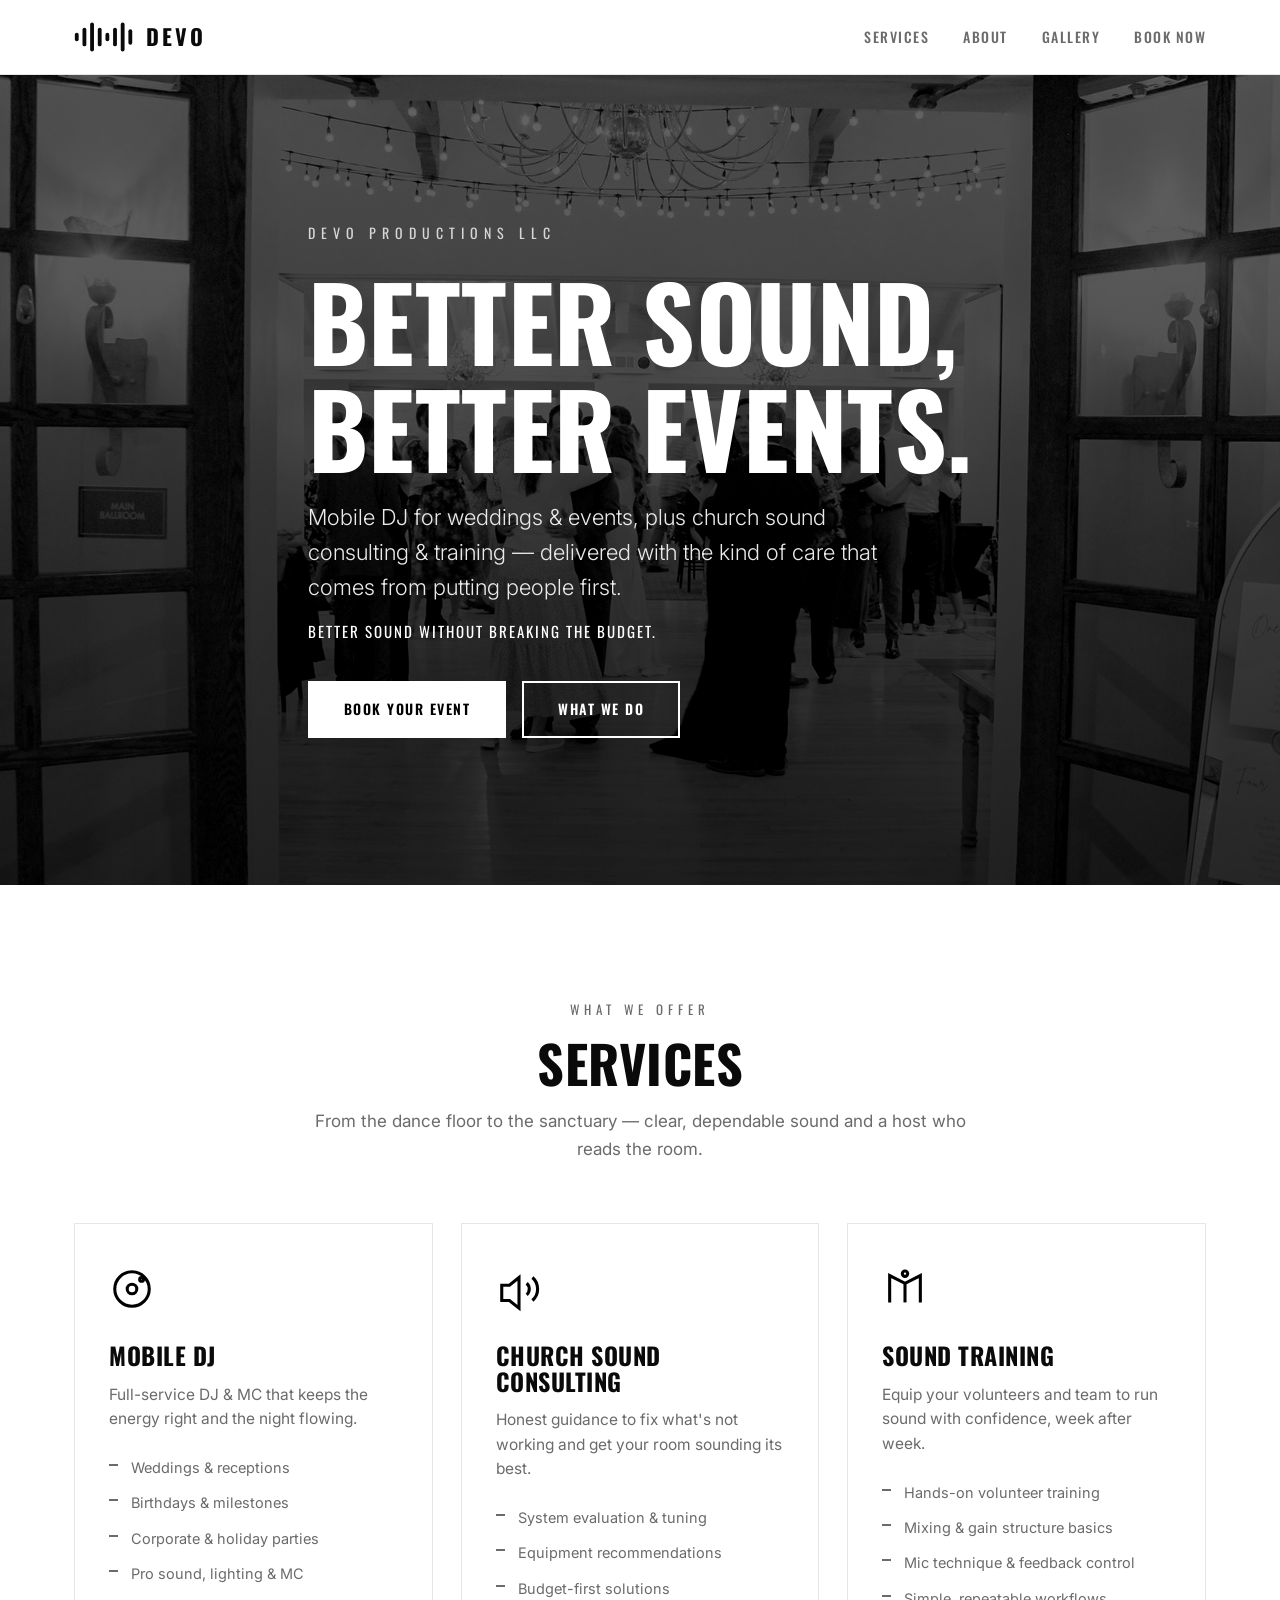
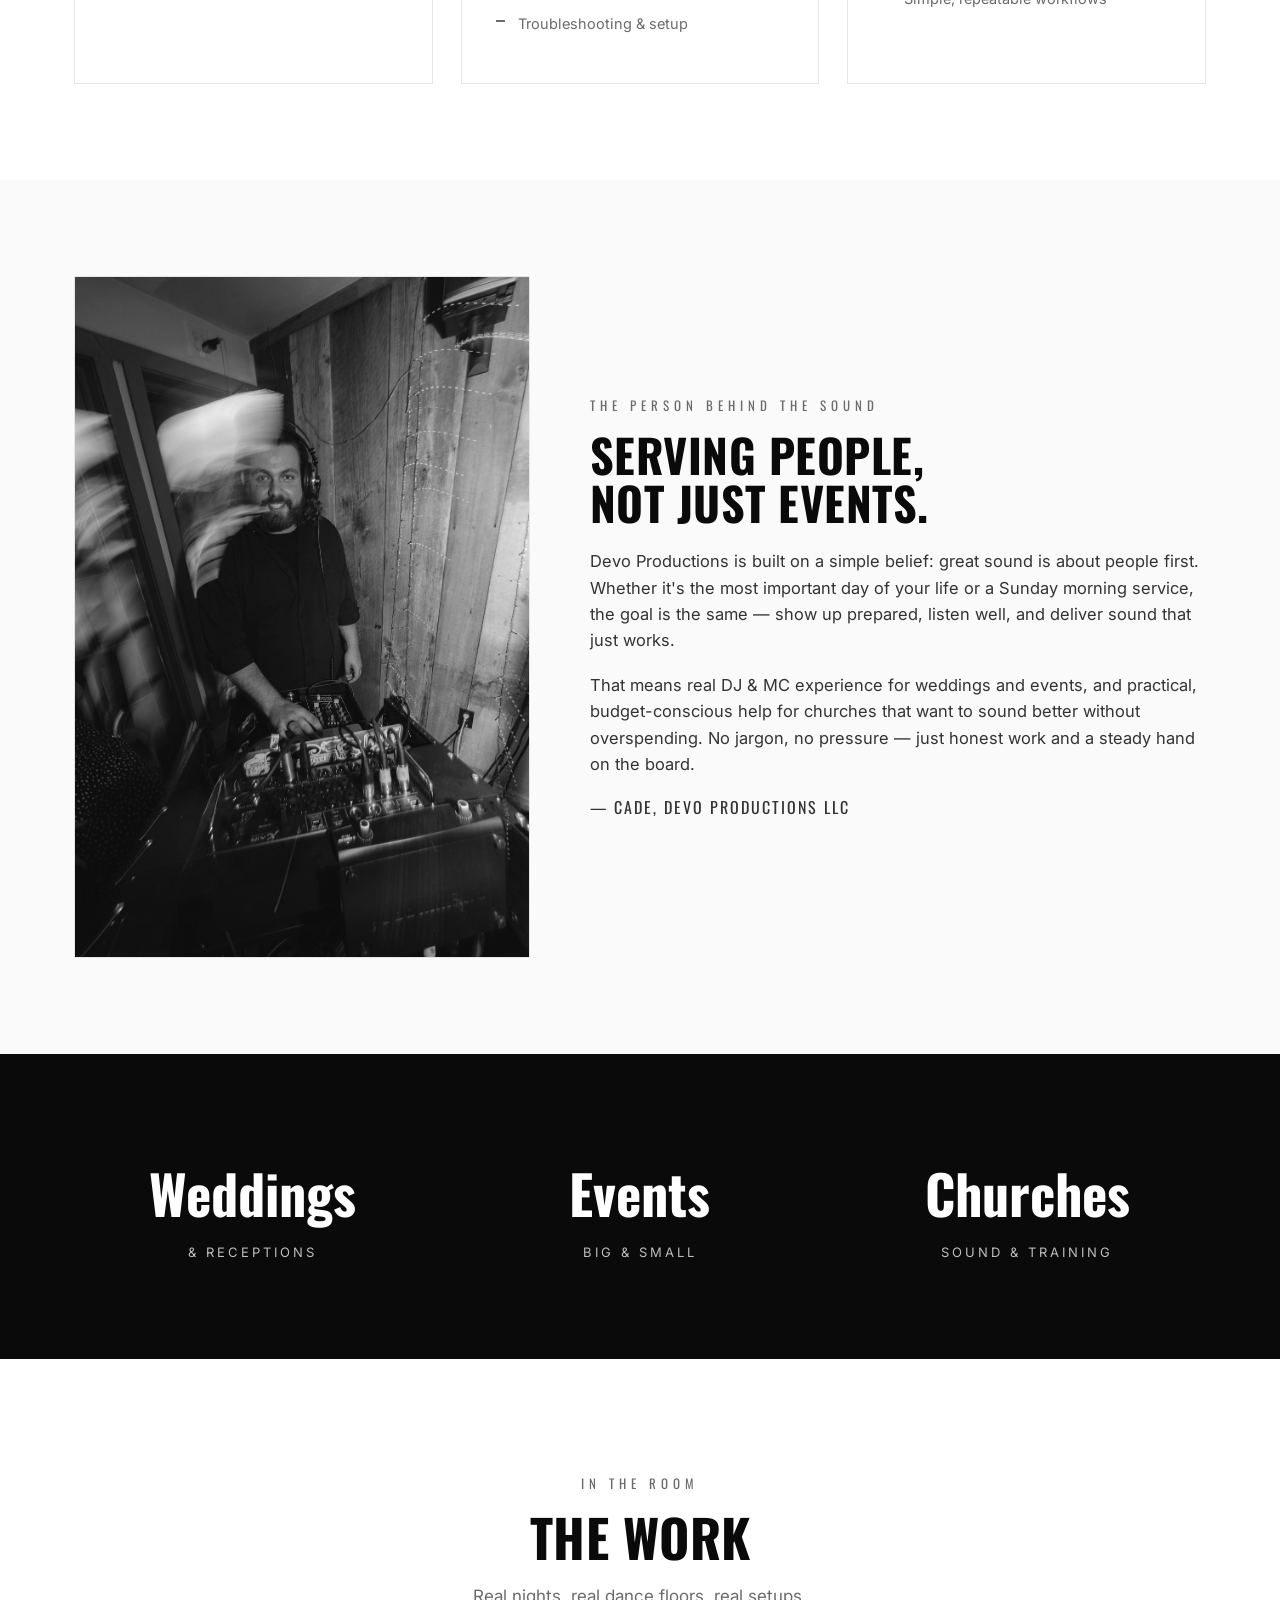
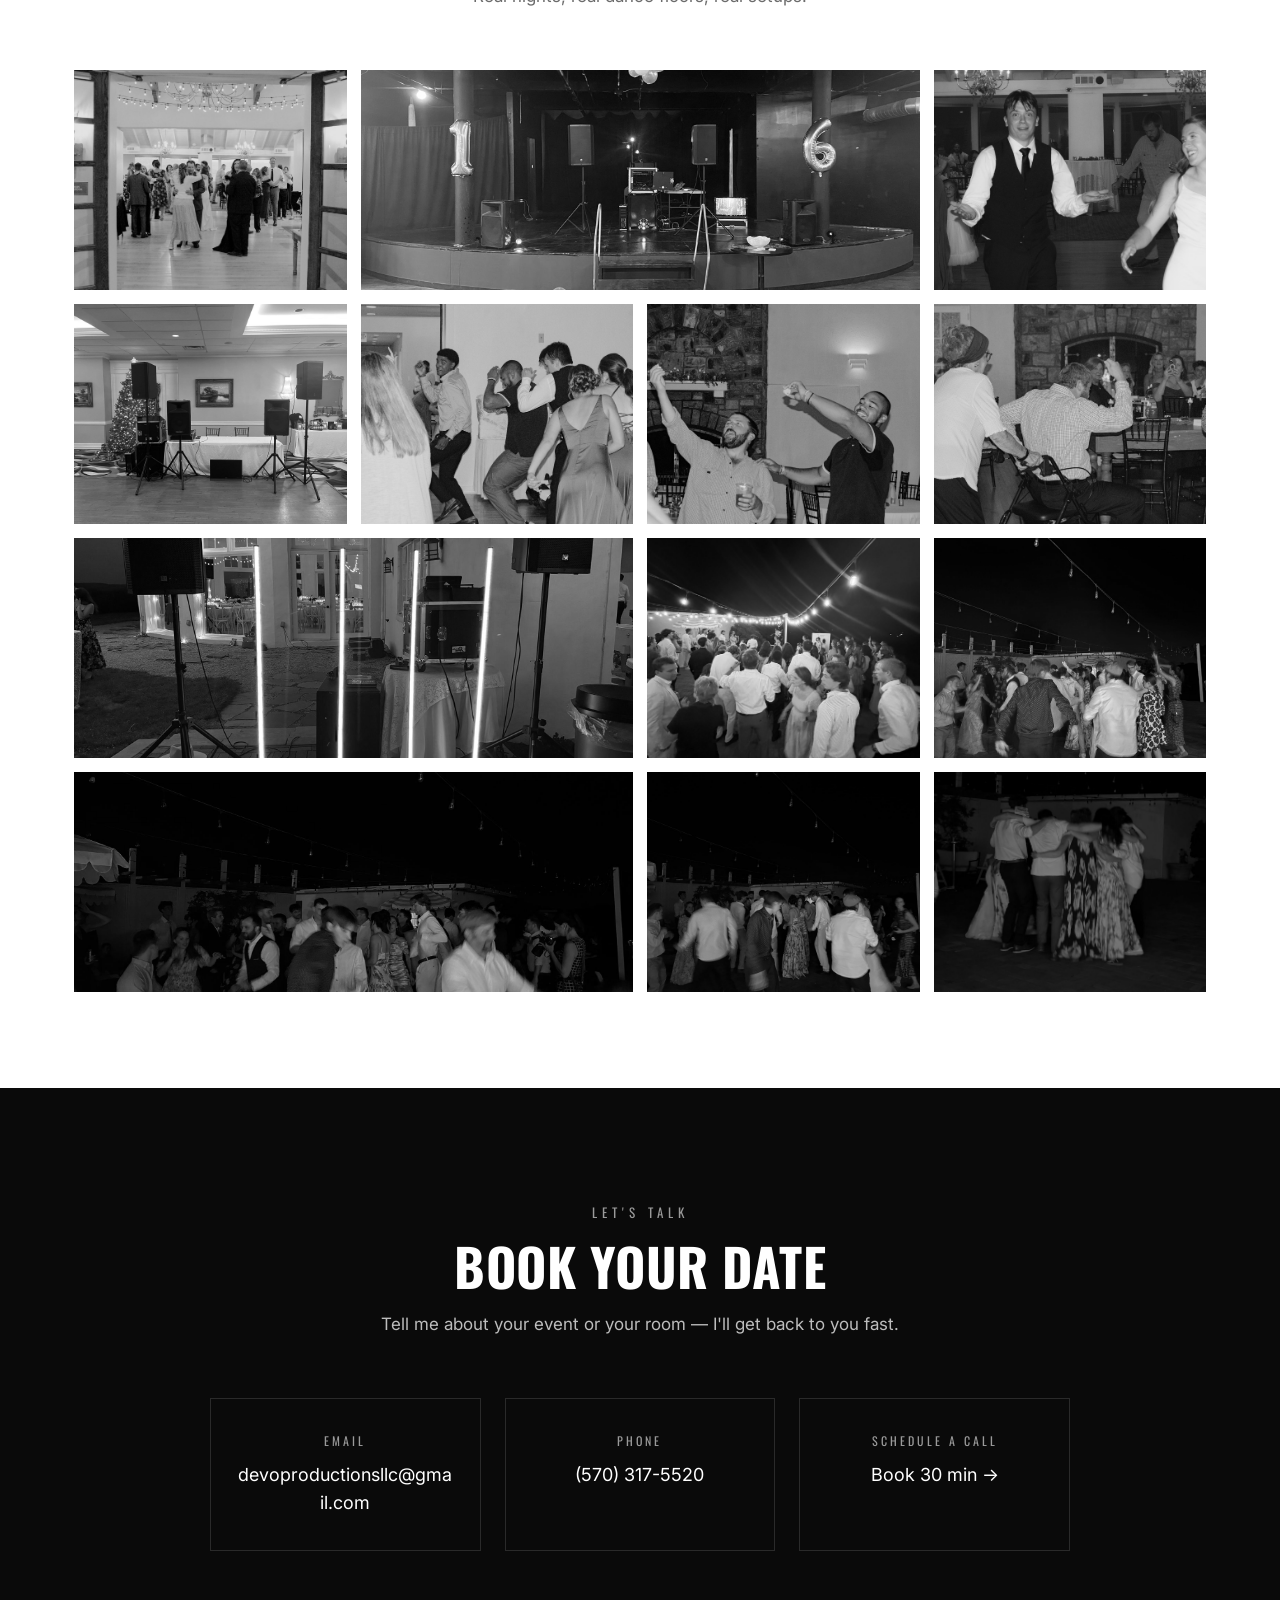
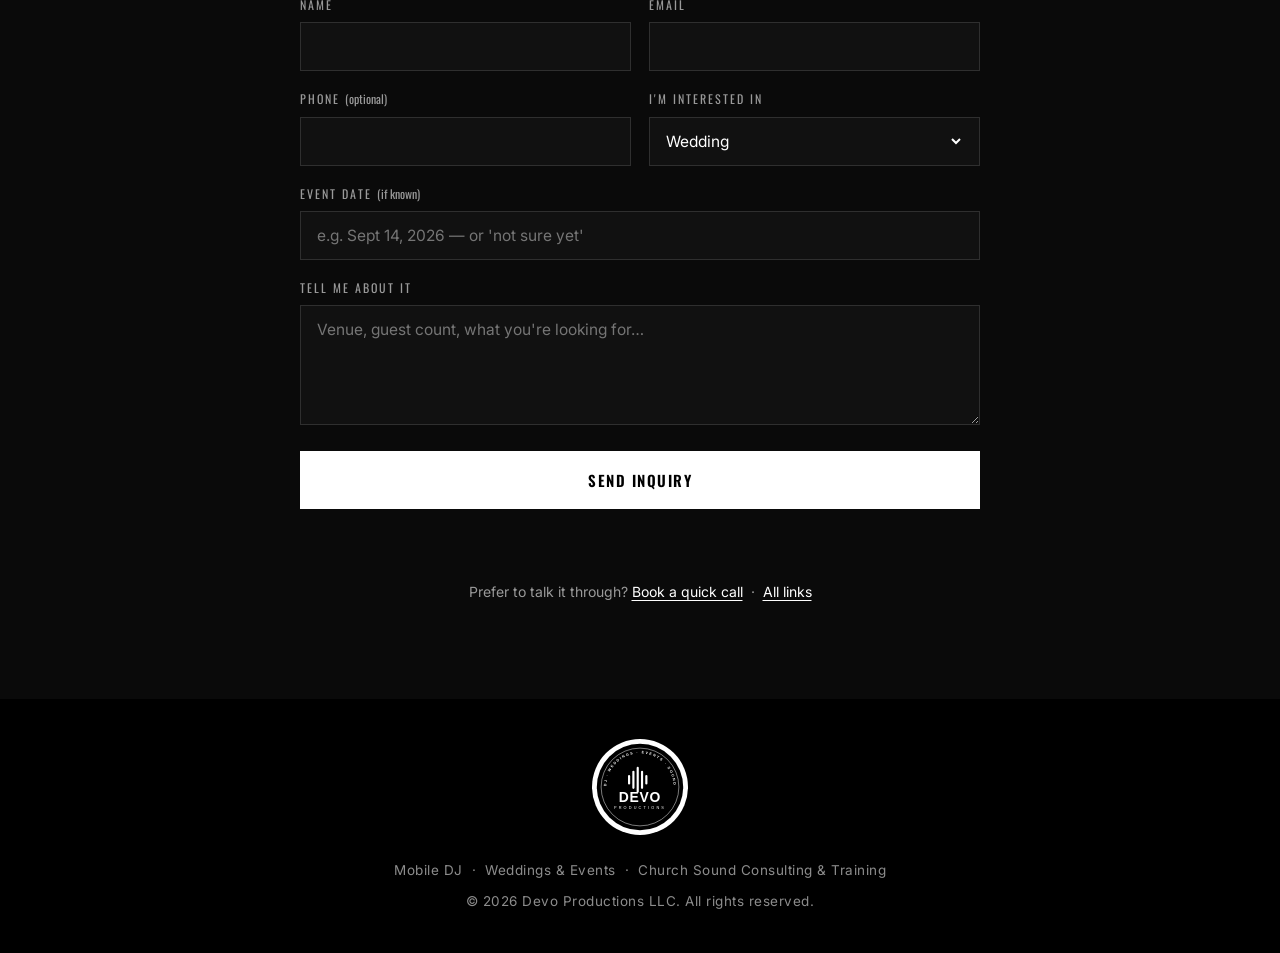
==== index.html @ 49f0fdbe "Update form subject to devoproductions.pages.dev Co-Authored-By: Claude Opus 4.8 <noreply@anthropic." ====
<!DOCTYPE html>
<html lang="en">
<head>
<meta charset="UTF-8">
<meta name="viewport" content="width=device-width, initial-scale=1.0">
<title>Devo Productions — Mobile DJ, Weddings & Events, Church Sound</title>
<meta name="description" content="Devo Productions LLC — Mobile DJ for weddings & events, plus church sound consulting & training. Better sound without breaking the budget. Serving people, not just events.">
<link rel="icon" type="image/svg+xml" href="favicon.svg">
<link rel="icon" type="image/png" href="favicon-512.png">
<link rel="apple-touch-icon" href="favicon-512.png">
<meta property="og:title" content="Devo Productions — Mobile DJ, Weddings & Events, Church Sound">
<meta property="og:description" content="Better sound without breaking the budget. Serving people, not just events.">
<meta property="og:image" content="favicon-512.png">
<meta property="og:type" content="website">
<link rel="preconnect" href="https://fonts.googleapis.com">
<link rel="preconnect" href="https://fonts.gstatic.com" crossorigin>
<link href="https://fonts.googleapis.com/css2?family=Inter:wght@300;400;500;600;700;800&family=Oswald:wght@500;600;700&display=swap" rel="stylesheet">
<style>
  :root{
    --black:#0a0a0a;
    --white:#ffffff;
    --gray:#6b6b6b;
    --line:#e6e6e6;
    --max:1180px;
  }
  *{margin:0;padding:0;box-sizing:border-box}
  html{scroll-behavior:smooth}
  body{font-family:'Inter',system-ui,sans-serif;color:var(--black);background:var(--white);line-height:1.6;-webkit-font-smoothing:antialiased}
  h1,h2,h3,.display{font-family:'Oswald',sans-serif;font-weight:700;letter-spacing:.5px;line-height:1.05;text-transform:uppercase}
  a{color:inherit;text-decoration:none}
  img{display:block;max-width:100%}
  .wrap{max-width:var(--max);margin:0 auto;padding:0 24px}
  .btn{display:inline-block;padding:15px 34px;font-family:'Oswald',sans-serif;font-weight:600;letter-spacing:1.5px;text-transform:uppercase;font-size:14px;border:2px solid var(--black);transition:.2s}
  .btn-solid{background:var(--black);color:var(--white)}
  .btn-solid:hover{background:var(--white);color:var(--black)}
  .btn-ghost{background:transparent;color:var(--black)}
  .btn-ghost:hover{background:var(--black);color:var(--white)}

  /* NAV */
  header{position:sticky;top:0;z-index:50;background:rgba(255,255,255,.92);backdrop-filter:blur(8px);border-bottom:1px solid var(--line)}
  nav{display:flex;align-items:center;justify-content:space-between;height:74px}
  .brand{display:flex;align-items:center;gap:12px}
  .brand svg{height:34px;width:auto}
  .brand .name{font-family:'Oswald',sans-serif;font-weight:700;font-size:22px;letter-spacing:3px;text-transform:uppercase}
  .navlinks{display:flex;gap:34px;align-items:center}
  .navlinks a{font-family:'Oswald',sans-serif;font-weight:500;font-size:14px;letter-spacing:1.5px;text-transform:uppercase;color:var(--gray);transition:.2s}
  .navlinks a:hover{color:var(--black)}
  .menu-btn{display:none;background:none;border:0;cursor:pointer;flex-direction:column;gap:5px}
  .menu-btn span{width:26px;height:2px;background:var(--black);display:block}

  /* HERO */
  .hero{position:relative;min-height:90vh;display:flex;align-items:center;color:var(--white);overflow:hidden}
  .hero-bg{position:absolute;inset:0;background:url('img/img_1791.jpg') center/cover no-repeat;filter:grayscale(100%) contrast(1.05)}
  .hero-bg::after{content:"";position:absolute;inset:0;background:linear-gradient(180deg,rgba(0,0,0,.55),rgba(0,0,0,.78))}
  .hero .wrap{position:relative;z-index:2;padding-top:60px;padding-bottom:60px}
  .hero .eyebrow{font-family:'Oswald',sans-serif;letter-spacing:6px;font-size:14px;text-transform:uppercase;color:#d6d6d6;margin-bottom:22px}
  .hero h1{font-size:clamp(44px,8vw,104px);margin-bottom:18px}
  .hero .lead{font-size:clamp(17px,2.4vw,22px);font-weight:300;max-width:620px;color:#eaeaea;margin-bottom:14px}
  .hero .tag{font-family:'Oswald',sans-serif;letter-spacing:2px;text-transform:uppercase;font-size:15px;color:var(--white);margin-bottom:38px}
  .hero-cta{display:flex;gap:16px;flex-wrap:wrap}
  .hero .btn-ghost{border-color:var(--white);color:var(--white)}
  .hero .btn-ghost:hover{background:var(--white);color:var(--black)}

  /* SECTION SHELL */
  section{padding:96px 0}
  .sec-head{text-align:center;max-width:680px;margin:0 auto 60px}
  .sec-head .kicker{font-family:'Oswald',sans-serif;letter-spacing:5px;text-transform:uppercase;font-size:13px;color:var(--gray);margin-bottom:16px}
  .sec-head h2{font-size:clamp(32px,5vw,52px)}
  .sec-head p{margin-top:18px;color:var(--gray);font-size:17px}

  /* SERVICES */
  .services{display:grid;grid-template-columns:repeat(3,1fr);gap:28px}
  .card{border:1px solid var(--line);padding:42px 34px;transition:.25s;background:var(--white)}
  .card:hover{background:var(--black);color:var(--white);transform:translateY(-4px)}
  .card .ic{width:46px;height:46px;margin-bottom:24px}
  .card:hover .ic *{stroke:var(--white)}
  .card h3{font-size:24px;margin-bottom:14px}
  .card p{color:var(--gray);font-size:15.5px}
  .card:hover p{color:#cfcfcf}
  .card ul{list-style:none;margin-top:18px}
  .card li{font-size:14.5px;color:var(--gray);padding:6px 0 6px 22px;position:relative}
  .card:hover li{color:#cfcfcf}
  .card li::before{content:"";position:absolute;left:0;top:14px;width:9px;height:2px;background:currentColor}

  /* ABOUT */
  .about{display:grid;grid-template-columns:0.85fr 1.15fr;gap:60px;align-items:center}
  .about-img{position:relative}
  .about-img img{width:100%;filter:grayscale(100%);border:1px solid var(--line)}
  .about-img .frame{position:absolute;top:18px;left:18px;width:100%;height:100%;border:2px solid var(--black);z-index:-1}
  .about h2{font-size:clamp(30px,4.5vw,46px);margin-bottom:22px}
  .about p{color:#333;margin-bottom:18px;font-size:16.5px}
  .about .signoff{font-family:'Oswald',sans-serif;text-transform:uppercase;letter-spacing:2px;font-size:16px;margin-top:8px}

  /* STATS */
  .stats{background:var(--black);color:var(--white)}
  .stats .grid{display:grid;grid-template-columns:repeat(3,1fr);gap:30px;text-align:center}
  .stats .num{font-family:'Oswald',sans-serif;font-size:54px;font-weight:700}
  .stats .lbl{letter-spacing:3px;text-transform:uppercase;font-size:13px;color:#bdbdbd;margin-top:6px}

  /* GALLERY */
  .gallery{display:grid;grid-template-columns:repeat(4,1fr);grid-auto-rows:220px;gap:14px;grid-auto-flow:dense}
  .gallery a{overflow:hidden;position:relative;display:block}
  .gallery img{width:100%;height:100%;object-fit:cover;filter:grayscale(100%);transition:.5s}
  .gallery a:hover img{filter:grayscale(0);transform:scale(1.06)}
  .g-tall{grid-row:span 2}
  .g-wide{grid-column:span 2}

  /* CONTACT */
  .contact{background:var(--black);color:var(--white)}
  .contact .sec-head h2{color:var(--white)}
  .contact .sec-head p{color:#bdbdbd}
  .contact-grid{display:grid;grid-template-columns:repeat(3,1fr);gap:24px;max-width:860px;margin:0 auto 44px}
  .ctile{border:1px solid #2a2a2a;padding:32px 26px;text-align:center}
  .ctile .k{letter-spacing:3px;text-transform:uppercase;font-size:12px;color:#9a9a9a;margin-bottom:10px;font-family:'Oswald',sans-serif}
  .ctile .v{font-size:18px;word-break:break-word}
  .contact .cta-row{text-align:center}
  .contact .btn-solid{background:var(--white);color:var(--black);border-color:var(--white)}
  .contact .btn-solid:hover{background:transparent;color:var(--white)}

  /* CONTACT FORM */
  .form-wrap{max-width:680px;margin:0 auto}
  .cform{display:grid;grid-template-columns:1fr 1fr;gap:18px}
  .cform .full{grid-column:1 / -1}
  .cform label{display:block;font-family:'Oswald',sans-serif;letter-spacing:2px;text-transform:uppercase;font-size:12px;color:#9a9a9a;margin-bottom:8px}
  .cform input,.cform select,.cform textarea{width:100%;padding:14px 16px;background:#111;border:1px solid #2f2f2f;color:#fff;font-family:'Inter',sans-serif;font-size:15.5px;transition:.2s}
  .cform input:focus,.cform select:focus,.cform textarea:focus{outline:none;border-color:#fff}
  .cform select{appearance:none;background-image:url("data:image/svg+xml;utf8,<svg xmlns='http://www.w3.org/2000/svg' width='14' height='14' fill='none' stroke='%23ffffff' stroke-width='2'><path d='M3 5l4 4 4-4'/></svg>");background-repeat:no-repeat;background-position:right 16px center}
  .cform textarea{resize:vertical;min-height:120px}
  .cform .submit{width:100%;border:2px solid #fff;background:#fff;color:#000;padding:16px;font-family:'Oswald',sans-serif;font-weight:600;letter-spacing:1.5px;text-transform:uppercase;font-size:15px;cursor:pointer;transition:.2s}
  .cform .submit:hover{background:transparent;color:#fff}
  .cform .submit:disabled{opacity:.6;cursor:wait}
  .form-note{text-align:center;margin-top:18px;font-size:14px;min-height:20px}
  .form-note.ok{color:#7CFC9E}
  .form-note.err{color:#ff8a8a}
  .alt-cta{text-align:center;margin-top:34px;color:#9a9a9a;font-size:14px}
  .alt-cta a{color:#fff;text-decoration:underline;text-underline-offset:3px}

  /* FOOTER */
  footer{background:#000;color:#8c8c8c;padding:40px 0;text-align:center;font-size:13.5px;letter-spacing:.5px}
  footer .brand{justify-content:center;margin-bottom:14px}
  footer .name{color:#fff}
  footer a{color:#cfcfcf}

  @media(max-width:880px){
    .services{grid-template-columns:1fr}
    .about{grid-template-columns:1fr;gap:40px}
    .about-img{max-width:420px;margin:0 auto}
    .stats .grid{grid-template-columns:1fr;gap:24px}
    .gallery{grid-template-columns:repeat(2,1fr);grid-auto-rows:180px}
    .contact-grid{grid-template-columns:1fr}
    .cform{grid-template-columns:1fr}
    .navlinks{position:fixed;inset:74px 0 auto 0;background:var(--white);flex-direction:column;gap:0;border-bottom:1px solid var(--line);transform:translateY(-150%);transition:.3s;height:auto}
    .navlinks.open{transform:translateY(0)}
    .navlinks a{padding:18px 24px;width:100%;border-top:1px solid var(--line);font-size:16px}
    .menu-btn{display:flex}
  }
</style>
</head>
<body>

<!-- soundwave logo reused inline -->
<svg width="0" height="0" style="position:absolute" aria-hidden="true">
  <symbol id="wave" viewBox="0 0 140 80">
    <g fill="currentColor">
      <rect x="2"   y="30" width="9" height="20" rx="4.5"/>
      <rect x="20"  y="18" width="9" height="44" rx="4.5"/>
      <rect x="38"  y="6"  width="9" height="68" rx="4.5"/>
      <rect x="56"  y="18" width="9" height="44" rx="4.5"/>
      <rect x="74"  y="30" width="9" height="20" rx="4.5"/>
      <rect x="92"  y="18" width="9" height="44" rx="4.5"/>
      <rect x="110" y="6"  width="9" height="68" rx="4.5"/>
      <rect x="128" y="22" width="9" height="36" rx="4.5"/>
    </g>
  </symbol>
</svg>

<header>
  <div class="wrap">
    <nav>
      <a class="brand" href="#top">
        <svg viewBox="0 0 140 80"><use href="#wave"/></svg>
        <span class="name">Devo</span>
      </a>
      <div class="navlinks" id="nav">
        <a href="#services">Services</a>
        <a href="#about">About</a>
        <a href="#work">Gallery</a>
        <a href="#contact">Book Now</a>
      </div>
      <button class="menu-btn" id="menuBtn" aria-label="Menu"><span></span><span></span><span></span></button>
    </nav>
  </div>
</header>

<a id="top"></a>
<section class="hero" style="padding:0">
  <div class="hero-bg"></div>
  <div class="wrap">
    <p class="eyebrow">Devo Productions LLC</p>
    <h1>Better Sound,<br>Better Events.</h1>
    <p class="lead">Mobile DJ for weddings & events, plus church sound consulting &amp; training — delivered with the kind of care that comes from putting people first.</p>
    <p class="tag">Better sound without breaking the budget.</p>
    <div class="hero-cta">
      <a class="btn btn-solid" href="#contact" style="background:#fff;color:#000;border-color:#fff">Book Your Event</a>
      <a class="btn btn-ghost" href="#services">What We Do</a>
    </div>
  </div>
</section>

<!-- SERVICES -->
<section id="services">
  <div class="wrap">
    <div class="sec-head">
      <p class="kicker">What We Offer</p>
      <h2>Services</h2>
      <p>From the dance floor to the sanctuary — clear, dependable sound and a host who reads the room.</p>
    </div>
    <div class="services">
      <div class="card">
        <svg class="ic" viewBox="0 0 24 24" fill="none" stroke="#000" stroke-width="1.6"><circle cx="12" cy="12" r="9"/><circle cx="12" cy="12" r="2.5"/><circle cx="17" cy="7" r="1"/></svg>
        <h3>Mobile DJ</h3>
        <p>Full-service DJ &amp; MC that keeps the energy right and the night flowing.</p>
        <ul>
          <li>Weddings &amp; receptions</li>
          <li>Birthdays &amp; milestones</li>
          <li>Corporate &amp; holiday parties</li>
          <li>Pro sound, lighting &amp; MC</li>
        </ul>
      </div>
      <div class="card">
        <svg class="ic" viewBox="0 0 24 24" fill="none" stroke="#000" stroke-width="1.6"><path d="M3 14v-4h4l5-4v16l-5-4H3z"/><path d="M16 9a4 4 0 0 1 0 6"/><path d="M19 6a8 8 0 0 1 0 12"/></svg>
        <h3>Church Sound Consulting</h3>
        <p>Honest guidance to fix what's not working and get your room sounding its best.</p>
        <ul>
          <li>System evaluation &amp; tuning</li>
          <li>Equipment recommendations</li>
          <li>Budget-first solutions</li>
          <li>Troubleshooting &amp; setup</li>
        </ul>
      </div>
      <div class="card">
        <svg class="ic" viewBox="0 0 24 24" fill="none" stroke="#000" stroke-width="1.6"><path d="M4 19V5l8 4 8-4v14"/><path d="M12 9v10"/><circle cx="12" cy="4" r="1.4"/></svg>
        <h3>Sound Training</h3>
        <p>Equip your volunteers and team to run sound with confidence, week after week.</p>
        <ul>
          <li>Hands-on volunteer training</li>
          <li>Mixing &amp; gain structure basics</li>
          <li>Mic technique &amp; feedback control</li>
          <li>Simple, repeatable workflows</li>
        </ul>
      </div>
    </div>
  </div>
</section>

<!-- ABOUT -->
<section id="about" style="background:#fafafa">
  <div class="wrap">
    <div class="about">
      <div class="about-img">
        <div class="frame"></div>
        <img src="img/cade.jpg" alt="Cade — owner & DJ of Devo Productions, behind the mixing console">
      </div>
      <div>
        <p class="kicker" style="font-family:'Oswald';letter-spacing:5px;text-transform:uppercase;font-size:13px;color:var(--gray);margin-bottom:14px">The Person Behind the Sound</p>
        <h2>Serving People,<br>Not Just Events.</h2>
        <p>Devo Productions is built on a simple belief: great sound is about people first. Whether it's the most important day of your life or a Sunday morning service, the goal is the same — show up prepared, listen well, and deliver sound that just works.</p>
        <p>That means real DJ &amp; MC experience for weddings and events, and practical, budget-conscious help for churches that want to sound better without overspending. No jargon, no pressure — just honest work and a steady hand on the board.</p>
        <p class="signoff">— Cade, Devo Productions LLC</p>
      </div>
    </div>
  </div>
</section>

<!-- STATS -->
<section class="stats">
  <div class="wrap">
    <div class="grid">
      <div><div class="num">Weddings</div><div class="lbl">&amp; Receptions</div></div>
      <div><div class="num">Events</div><div class="lbl">Big &amp; Small</div></div>
      <div><div class="num">Churches</div><div class="lbl">Sound &amp; Training</div></div>
    </div>
  </div>
</section>

<!-- GALLERY -->
<section id="work">
  <div class="wrap">
    <div class="sec-head">
      <p class="kicker">In The Room</p>
      <h2>The Work</h2>
      <p>Real nights, real dance floors, real setups.</p>
    </div>
    <div class="gallery">
      <a href="img/img_1791.jpg"><img src="img/img_1791.jpg" alt="Wedding reception dance floor"></a>
      <a href="img/birthday.jpg" class="g-wide"><img src="img/birthday.jpg" alt="Sweet 16 birthday party stage and DJ setup"></a>
      <a href="img/img_1792.jpg"><img src="img/img_1792.jpg" alt="Bride and groom dancing"></a>
      <a href="img/christmas.jpg"><img src="img/christmas.jpg" alt="Holiday party sound setup with speakers"></a>
      <a href="img/img_1793.jpg"><img src="img/img_1793.jpg" alt="Packed dance floor at reception"></a>
      <a href="img/img_1794.jpg"><img src="img/img_1794.jpg" alt="Guests celebrating by the fireplace"></a>
      <a href="img/img_1795.jpg"><img src="img/img_1795.jpg" alt="Guests dancing and laughing"></a>
      <a href="img/work_lights.jpg" class="g-wide"><img src="img/work_lights.jpg" alt="Outdoor evening event setup — speakers and LED light towers"></a>
      <a href="img/work_crowd1.jpg"><img src="img/work_crowd1.jpg" alt="Packed outdoor dance floor under string lights"></a>
      <a href="img/work_crowd2.jpg"><img src="img/work_crowd2.jpg" alt="Guests dancing outdoors beneath string lights"></a>
      <a href="img/work_crowd3.jpg" class="g-wide"><img src="img/work_crowd3.jpg" alt="Outdoor dance floor packed with guests at night"></a>
      <a href="img/work_crowd4.jpg"><img src="img/work_crowd4.jpg" alt="Guests dancing under string lights at an evening reception"></a>
      <a href="img/work_huddle.jpg"><img src="img/work_huddle.jpg" alt="Guests gathered in a group huddle on the dance floor"></a>
    </div>
  </div>
</section>

<!-- CONTACT -->
<section class="contact" id="contact">
  <div class="wrap">
    <div class="sec-head">
      <p class="kicker" style="color:#9a9a9a">Let's Talk</p>
      <h2>Book Your Date</h2>
      <p>Tell me about your event or your room — I'll get back to you fast.</p>
    </div>
    <div class="contact-grid">
      <div class="ctile">
        <div class="k">Email</div>
        <div class="v"><a href="mailto:devoproductionsllc@gmail.com">devoproductionsllc@gmail.com</a></div>
      </div>
      <div class="ctile">
        <div class="k">Phone</div>
        <div class="v"><a href="tel:+15703175520">(570) 317-5520</a></div>
      </div>
      <div class="ctile">
        <div class="k">Schedule a Call</div>
        <div class="v"><a href="https://calendly.com/devoproductionsllc/30min" target="_blank" rel="noopener">Book 30 min →</a></div>
      </div>
    </div>

    <div class="form-wrap">
      <form id="contactForm" class="cform">
        <div>
          <label for="name">Name</label>
          <input id="name" name="name" type="text" required autocomplete="name">
        </div>
        <div>
          <label for="email">Email</label>
          <input id="email" name="email" type="email" required autocomplete="email">
        </div>
        <div>
          <label for="phone">Phone <span style="text-transform:none;letter-spacing:0">(optional)</span></label>
          <input id="phone" name="phone" type="tel" autocomplete="tel">
        </div>
        <div>
          <label for="event_type">I'm interested in</label>
          <select id="event_type" name="event_type">
            <option>Wedding</option>
            <option>Party / Event DJ</option>
            <option>Church Sound Consulting</option>
            <option>Sound Training</option>
            <option>Something else</option>
          </select>
        </div>
        <div class="full">
          <label for="event_date">Event date <span style="text-transform:none;letter-spacing:0">(if known)</span></label>
          <input id="event_date" name="event_date" type="text" placeholder="e.g. Sept 14, 2026 — or 'not sure yet'">
        </div>
        <div class="full">
          <label for="message">Tell me about it</label>
          <textarea id="message" name="message" placeholder="Venue, guest count, what you're looking for…"></textarea>
        </div>
        <!-- Web3Forms hidden fields -->
        <input type="hidden" name="subject" value="New booking inquiry from devoproductions.pages.dev">
        <input type="checkbox" name="botcheck" tabindex="-1" autocomplete="off" style="display:none">
        <div class="full">
          <button type="submit" class="submit" id="submitBtn">Send Inquiry</button>
        </div>
      </form>
      <p class="form-note" id="formNote" role="status" aria-live="polite"></p>
      <p class="alt-cta">Prefer to talk it through? <a href="https://calendly.com/devoproductionsllc/30min" target="_blank" rel="noopener">Book a quick call</a> &nbsp;·&nbsp; <a href="https://linktr.ee/devoproductionsllc" target="_blank" rel="noopener">All links</a></p>
    </div>
  </div>
</section>

<footer>
  <div class="wrap">
    <a href="#top" style="display:inline-block"><img src="favicon.svg" alt="Devo Productions" style="height:96px;width:96px;margin:0 auto 18px;border-radius:50%"></a>
    <p>Mobile DJ &nbsp;·&nbsp; Weddings &amp; Events &nbsp;·&nbsp; Church Sound Consulting &amp; Training</p>
    <p style="margin-top:10px">© <span id="yr"></span> Devo Productions LLC. All rights reserved.</p>
  </div>
</footer>

<script>
  document.getElementById('yr').textContent = new Date().getFullYear();
  var btn = document.getElementById('menuBtn'), nav = document.getElementById('nav');
  btn.addEventListener('click', function(){ nav.classList.toggle('open'); });
  nav.querySelectorAll('a').forEach(function(a){ a.addEventListener('click', function(){ nav.classList.remove('open'); }); });

  /* ---- Contact form (Web3Forms) ---- */
  /* 1. Get a free key at https://web3forms.com (enter devoproductionsllc@gmail.com, it's emailed instantly).
     2. Paste it between the quotes below. Submissions then arrive in your inbox. */
  var WEB3FORMS_ACCESS_KEY = "317c787e-1c24-4fff-80ad-55d0a1b7adab";

  var form = document.getElementById('contactForm');
  var note = document.getElementById('formNote');
  var submitBtn = document.getElementById('submitBtn');

  form.addEventListener('submit', function(e){
    e.preventDefault();
    note.className = 'form-note';
    note.textContent = '';

    if (WEB3FORMS_ACCESS_KEY.indexOf('REPLACE_WITH') === 0) {
      note.className = 'form-note err';
      note.textContent = 'Form not finished setup yet — add your Web3Forms key. For now, email devoproductionsllc@gmail.com or book a call.';
      return;
    }

    var data = Object.fromEntries(new FormData(form).entries());
    data.access_key = WEB3FORMS_ACCESS_KEY;

    submitBtn.disabled = true;
    submitBtn.textContent = 'Sending…';

    fetch('https://api.web3forms.com/submit', {
      method: 'POST',
      headers: { 'Content-Type': 'application/json', 'Accept': 'application/json' },
      body: JSON.stringify(data)
    })
    .then(function(r){ return r.json(); })
    .then(function(res){
      if (res.success) {
        form.reset();
        note.className = 'form-note ok';
        note.textContent = 'Thanks! Your inquiry is in — I\'ll get back to you soon.';
      } else {
        note.className = 'form-note err';
        note.textContent = 'Something went wrong. Please email devoproductionsllc@gmail.com instead.';
      }
    })
    .catch(function(){
      note.className = 'form-note err';
      note.textContent = 'Network error. Please email devoproductionsllc@gmail.com instead.';
    })
    .finally(function(){
      submitBtn.disabled = false;
      submitBtn.textContent = 'Send Inquiry';
    });
  });
</script>
</body>
</html>
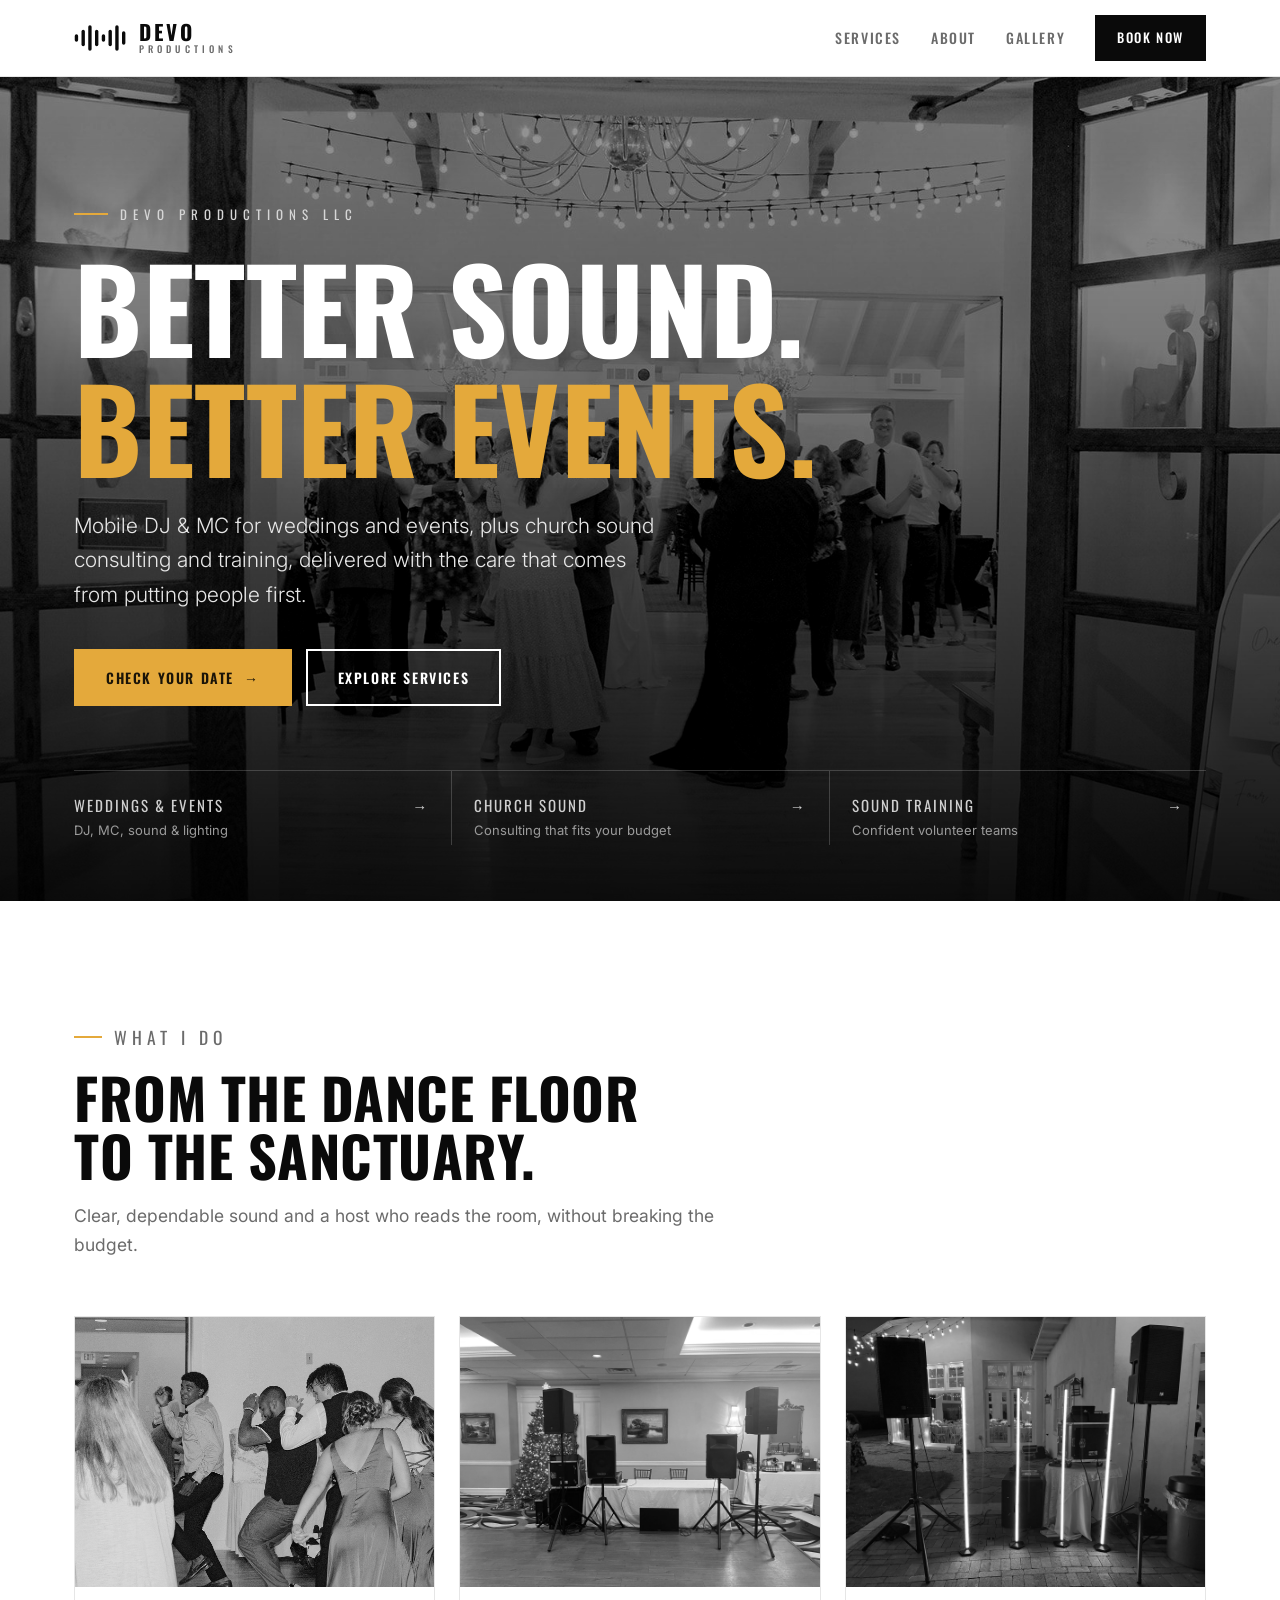
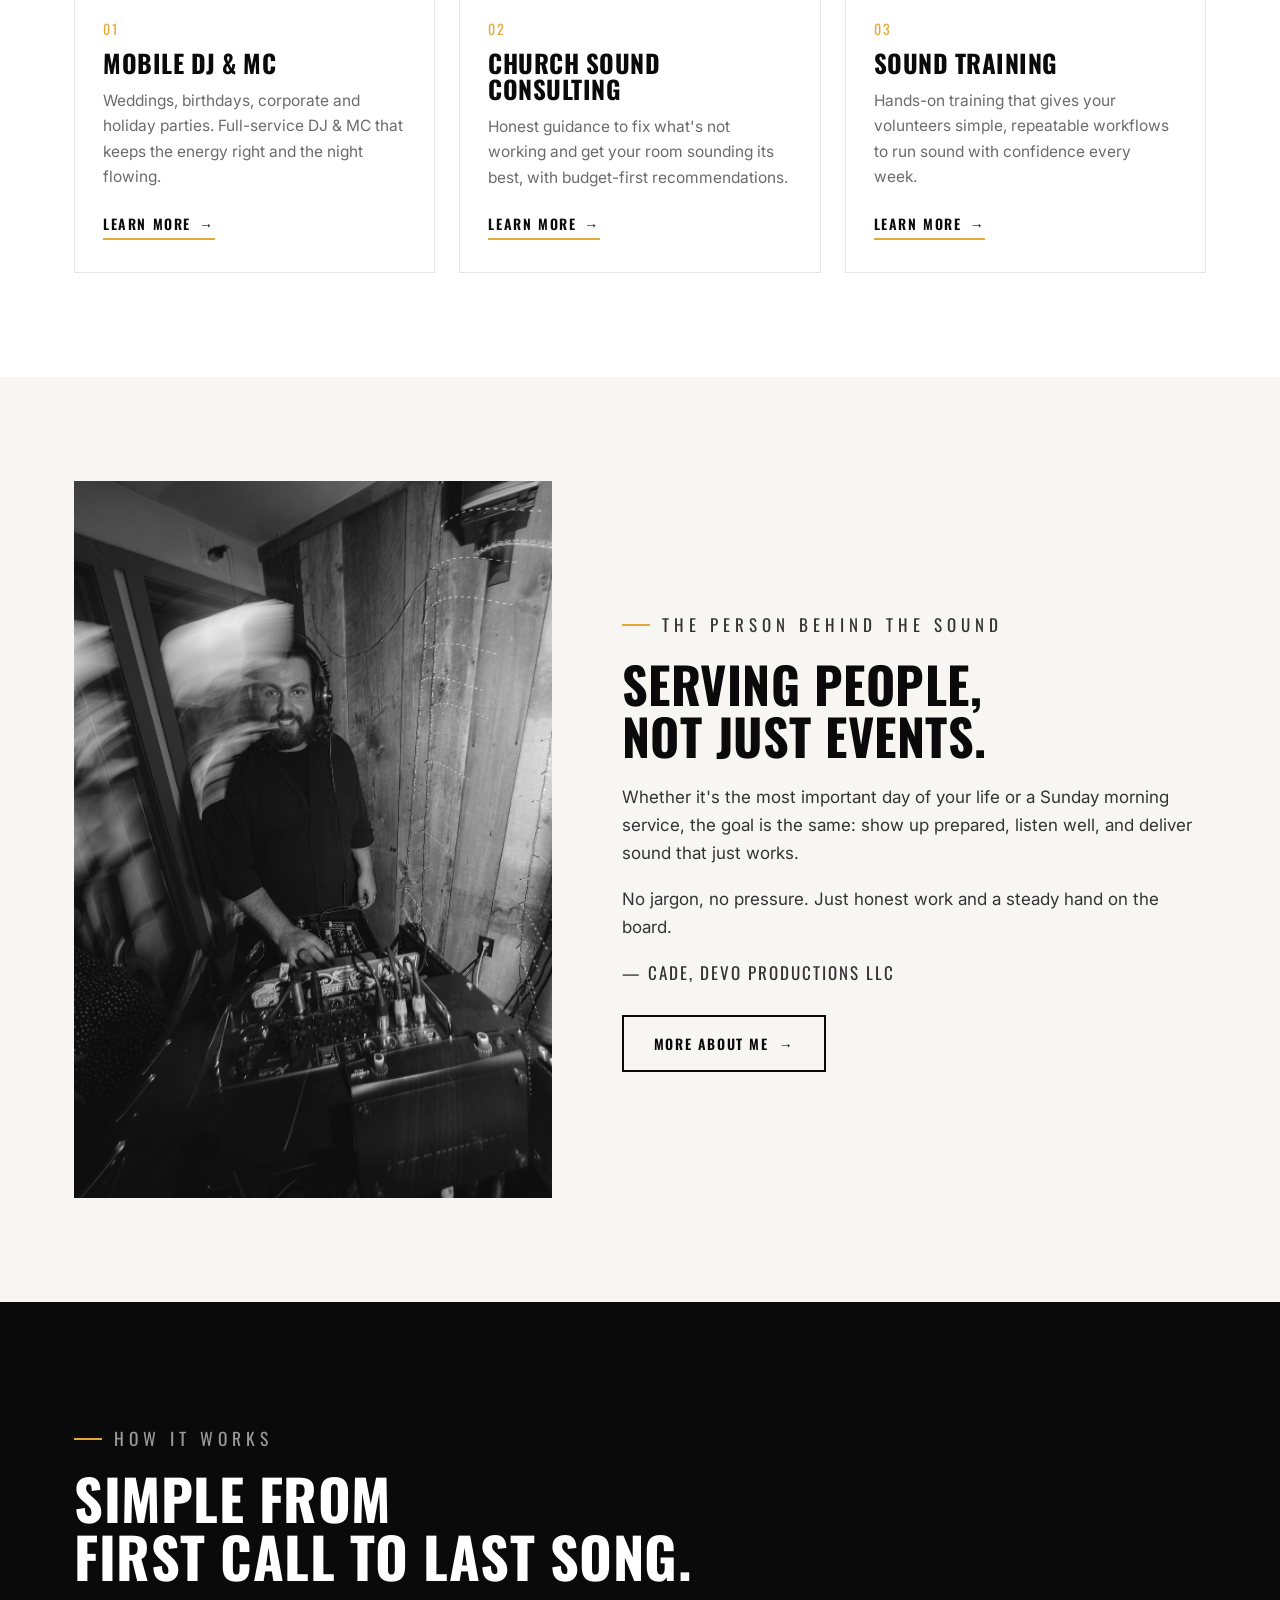
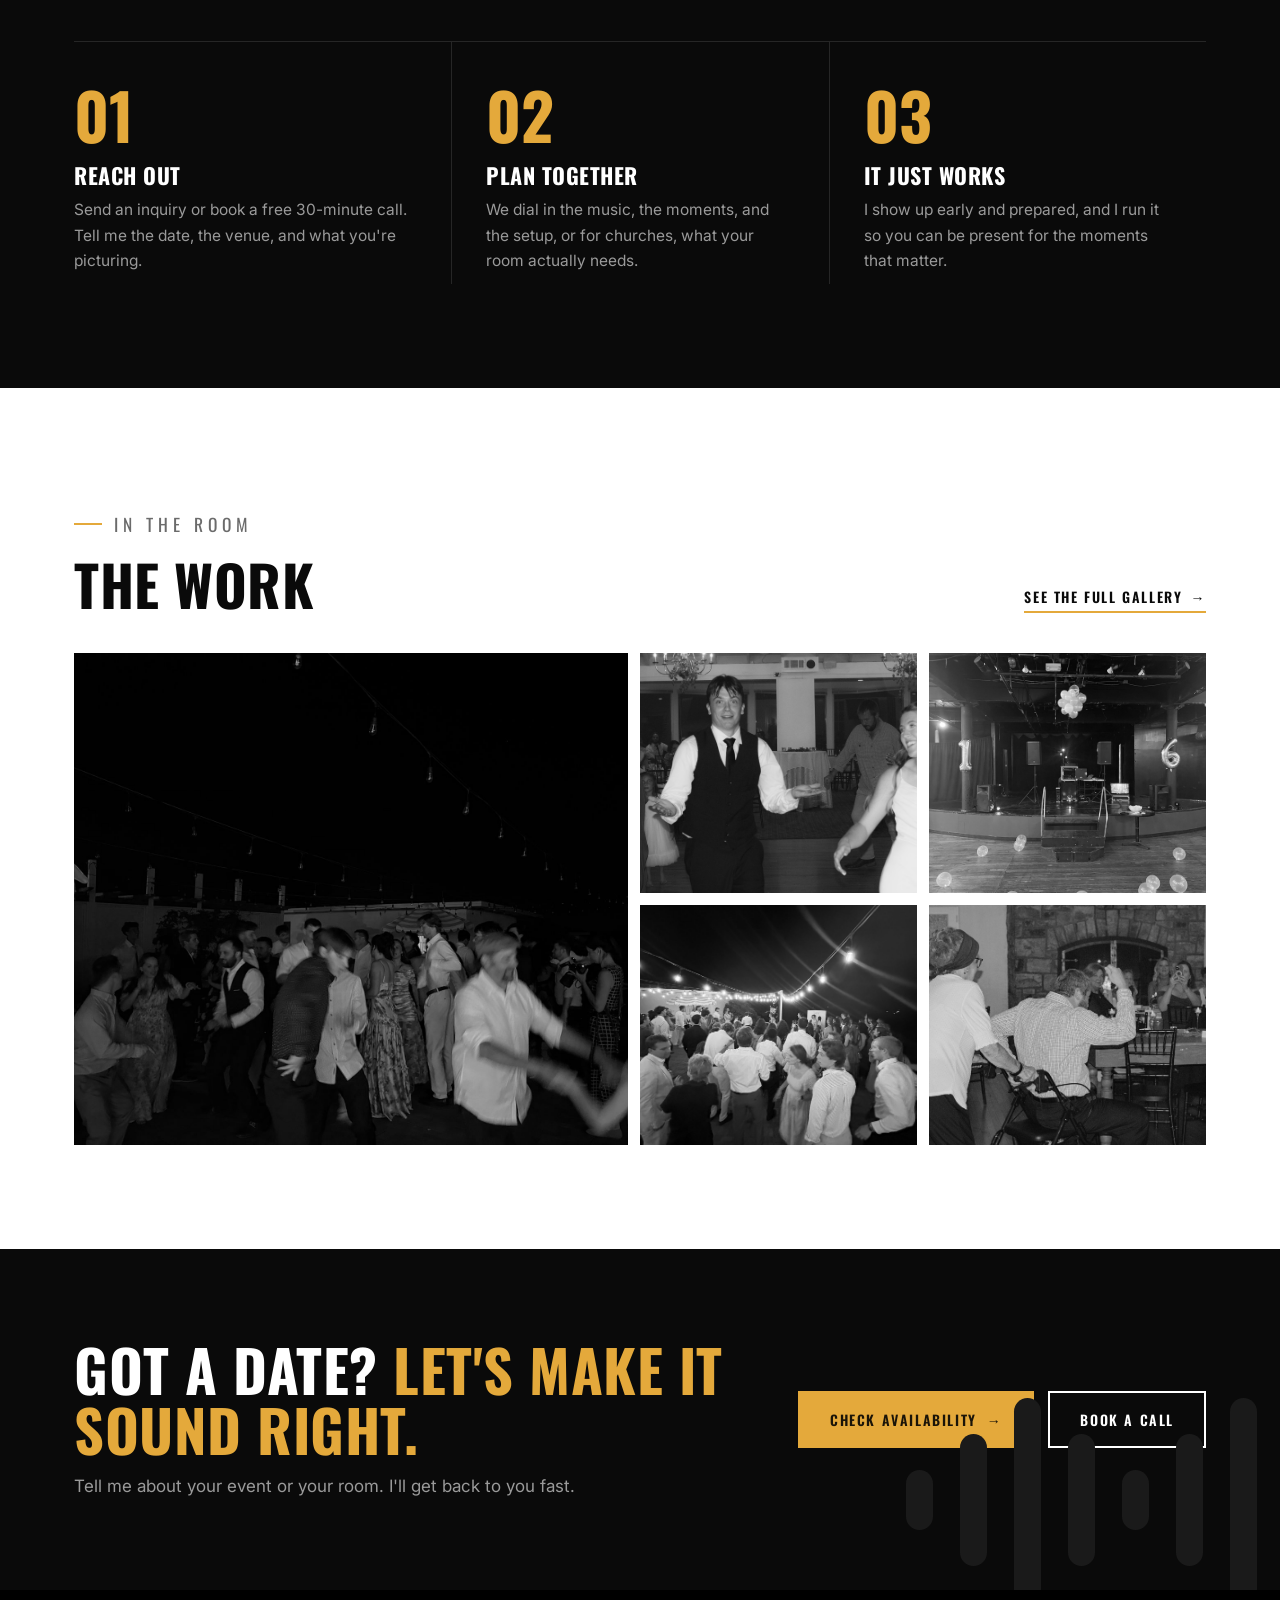
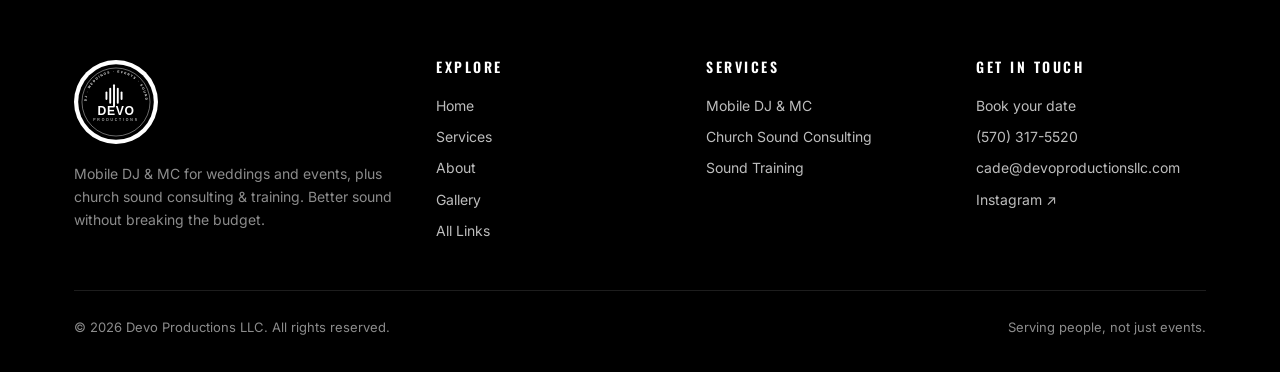
==== commit 02cd03ec: "Redesign: split into real pages (services, about, gallery, book), refresh styling, links page points" ====
--- a/index.html
+++ b/index.html
@@ -3,445 +3,257 @@
 <head>
 <meta charset="UTF-8">
 <meta name="viewport" content="width=device-width, initial-scale=1.0">
-<title>Devo Productions — Mobile DJ, Weddings & Events, Church Sound</title>
-<meta name="description" content="Devo Productions LLC — Mobile DJ for weddings & events, plus church sound consulting & training. Better sound without breaking the budget. Serving people, not just events.">
-<link rel="icon" type="image/svg+xml" href="favicon.svg">
-<link rel="icon" type="image/png" href="favicon-512.png">
-<link rel="apple-touch-icon" href="favicon-512.png">
-<meta property="og:title" content="Devo Productions — Mobile DJ, Weddings & Events, Church Sound">
-<meta property="og:description" content="Better sound without breaking the budget. Serving people, not just events.">
-<meta property="og:image" content="favicon-512.png">
+<title>Devo Productions | Mobile DJ, Weddings & Events, Church Sound</title>
+<meta name="description" content="Mobile DJ & MC for weddings and events, plus church sound consulting and volunteer training. Better sound without breaking the budget.">
+<link rel="canonical" href="https://devoproductionsllc.com/">
+<meta name="theme-color" content="#0a0a0a">
+<link rel="icon" type="image/svg+xml" href="/favicon.svg">
+<link rel="icon" type="image/png" href="/favicon-512.png">
+<link rel="apple-touch-icon" href="/favicon-512.png">
+<meta property="og:site_name" content="Devo Productions">
+<meta property="og:title" content="Devo Productions | Mobile DJ, Weddings & Events, Church Sound">
+<meta property="og:description" content="Mobile DJ & MC for weddings and events, plus church sound consulting and volunteer training. Better sound without breaking the budget.">
+<meta property="og:image" content="https://devoproductionsllc.com/img/img_1791.jpg">
+<meta property="og:url" content="https://devoproductionsllc.com/">
 <meta property="og:type" content="website">
+<meta name="twitter:card" content="summary_large_image">
 <link rel="preconnect" href="https://fonts.googleapis.com">
 <link rel="preconnect" href="https://fonts.gstatic.com" crossorigin>
-<link href="https://fonts.googleapis.com/css2?family=Inter:wght@300;400;500;600;700;800&family=Oswald:wght@500;600;700&display=swap" rel="stylesheet">
+<link href="https://fonts.googleapis.com/css2?family=Inter:wght@300;400;500;600;700&family=Oswald:wght@500;600;700&display=swap" rel="stylesheet">
+<link rel="stylesheet" href="/css/site.css">
 <style>
-  :root{
-    --black:#0a0a0a;
-    --white:#ffffff;
-    --gray:#6b6b6b;
-    --line:#e6e6e6;
-    --max:1180px;
+  .hero{position:relative;min-height:calc(100vh - var(--nav-h));min-height:calc(100svh - var(--nav-h));display:flex;align-items:flex-end;color:#fff;overflow:hidden;background:#000}
+  .hero .bg{position:absolute;inset:0;background:url('/img/img_1791.jpg') center 40%/cover no-repeat;filter:grayscale(100%) contrast(1.08);animation:slowzoom 18s var(--ease) forwards}
+  @keyframes slowzoom{from{transform:scale(1.12)}to{transform:scale(1)}}
+  .hero::after{content:"";position:absolute;inset:0;background:linear-gradient(180deg,rgba(0,0,0,.35) 0%,rgba(0,0,0,.55) 45%,rgba(0,0,0,.92) 100%)}
+  .hero .wrap{position:relative;z-index:2;width:100%;padding-top:80px;padding-bottom:56px}
+  .hero .eyebrow{display:inline-flex;align-items:center;gap:12px;font-family:'Oswald',sans-serif;letter-spacing:6px;font-size:13px;text-transform:uppercase;color:#d6d6d6;margin-bottom:22px}
+  .hero .eyebrow::before{content:"";width:34px;height:2px;background:var(--accent)}
+  .hero h1{font-size:clamp(50px,9vw,120px);margin-bottom:22px;max-width:980px}
+  .hero h1 span{color:var(--accent)}
+  .hero .lead{font-size:clamp(17px,2.2vw,21px);font-weight:300;max-width:600px;color:#e6e6e6;margin-bottom:36px}
+  .hero-cta{display:flex;gap:14px;flex-wrap:wrap}
+  .pillars{display:grid;grid-template-columns:repeat(3,1fr);margin-top:64px;border-top:1px solid rgba(255,255,255,.18)}
+  .pillars a{padding:22px 22px 4px 0;display:flex;justify-content:space-between;align-items:baseline;gap:12px;font-family:'Oswald',sans-serif;text-transform:uppercase;letter-spacing:2px;font-size:15px;color:#cfcfcf;transition:color .2s}
+  .pillars a+a{padding-left:22px;border-left:1px solid rgba(255,255,255,.18)}
+  .pillars a:hover{color:#fff}
+  .pillars a:hover .arr{color:var(--accent);transform:translateX(4px)}
+  .pillars .arr{transition:.2s}
+  .pillars small{display:block;font-family:'Inter';text-transform:none;letter-spacing:0;font-size:13px;color:#9a9a9a;margin-top:2px}
+
+  .svc-grid{display:grid;grid-template-columns:repeat(3,1fr);gap:24px}
+  .svc{position:relative;display:flex;flex-direction:column;border:1px solid var(--line);background:#fff;transition:transform .3s var(--ease),box-shadow .3s var(--ease)}
+  .svc:hover{transform:translateY(-6px);box-shadow:0 24px 50px rgba(0,0,0,.10)}
+  .svc .ph{aspect-ratio:4/3;overflow:hidden;background:#111}
+  .svc .ph img{width:100%;height:100%;object-fit:cover;filter:grayscale(100%);transition:filter .5s,transform .6s var(--ease)}
+  .svc:hover .ph img{filter:grayscale(0);transform:scale(1.05)}
+  .svc .body{padding:30px 28px 32px;display:flex;flex-direction:column;flex:1}
+  .svc .num{font-family:'Oswald';color:var(--accent);letter-spacing:2px;font-size:14px;margin-bottom:10px}
+  .svc h3{font-size:25px;margin-bottom:12px}
+  .svc p{color:var(--gray);font-size:15.5px;flex:1}
+  .svc .text-link{margin-top:22px;align-self:flex-start}
+
+  .about-teaser{display:grid;grid-template-columns:.9fr 1.1fr;gap:70px;align-items:center}
+  .about-teaser .img{position:relative}
+  .about-teaser .img img{width:100%;filter:grayscale(100%)}
+  .about-teaser .img::before{content:"";position:absolute;inset:18px -18px -18px 18px;border:2px solid var(--accent);z-index:-1}
+  .about-teaser h2{font-size:clamp(32px,4.6vw,50px);margin-bottom:22px}
+  .about-teaser p{color:#333;font-size:17px;margin-bottom:18px}
+  .about-teaser .sig{font-family:'Oswald';text-transform:uppercase;letter-spacing:2px;margin:6px 0 28px}
+
+  .steps{display:grid;grid-template-columns:repeat(3,1fr);gap:0;border-top:1px solid var(--line-dark)}
+  .step{padding:40px 34px 10px 0}
+  .step+.step{padding-left:34px;border-left:1px solid var(--line-dark)}
+  .step .n{font-family:'Oswald';font-size:64px;line-height:1;color:var(--accent);font-weight:700}
+  .step h3{font-size:22px;margin:18px 0 10px}
+  .step p{color:var(--gray-2);font-size:15.5px}
+
+  .strip{display:grid;grid-template-columns:2fr 1fr 1fr;grid-template-rows:240px 240px;gap:12px}
+  .strip a{overflow:hidden;position:relative;background:#111}
+  .strip a:first-child{grid-row:span 2}
+  .strip img{width:100%;height:100%;object-fit:cover;filter:grayscale(100%);transition:filter .5s,transform .6s var(--ease)}
+  .strip a:hover img{filter:grayscale(0);transform:scale(1.05)}
+  .strip-head{display:flex;justify-content:space-between;align-items:flex-end;gap:20px;margin-bottom:40px;flex-wrap:wrap}
+  .strip-head .sec-head{margin:0}
+
+  @media(max-width:960px){
+    .svc-grid{grid-template-columns:1fr;max-width:560px;margin:0 auto}
+    .about-teaser{grid-template-columns:1fr;gap:50px}
+    .about-teaser .img{max-width:440px}
+    .steps{grid-template-columns:1fr}
+    .step,.step+.step{padding:32px 0;border-left:0;border-bottom:1px solid var(--line-dark)}
+    .strip{grid-template-columns:1fr 1fr;grid-template-rows:200px 200px 200px}
+    .strip a:first-child{grid-column:span 2;grid-row:auto}
   }
-  *{margin:0;padding:0;box-sizing:border-box}
-  html{scroll-behavior:smooth}
-  body{font-family:'Inter',system-ui,sans-serif;color:var(--black);background:var(--white);line-height:1.6;-webkit-font-smoothing:antialiased}
-  h1,h2,h3,.display{font-family:'Oswald',sans-serif;font-weight:700;letter-spacing:.5px;line-height:1.05;text-transform:uppercase}
-  a{color:inherit;text-decoration:none}
-  img{display:block;max-width:100%}
-  .wrap{max-width:var(--max);margin:0 auto;padding:0 24px}
-  .btn{display:inline-block;padding:15px 34px;font-family:'Oswald',sans-serif;font-weight:600;letter-spacing:1.5px;text-transform:uppercase;font-size:14px;border:2px solid var(--black);transition:.2s}
-  .btn-solid{background:var(--black);color:var(--white)}
-  .btn-solid:hover{background:var(--white);color:var(--black)}
-  .btn-ghost{background:transparent;color:var(--black)}
-  .btn-ghost:hover{background:var(--black);color:var(--white)}
-
-  /* NAV */
-  header{position:sticky;top:0;z-index:50;background:rgba(255,255,255,.92);backdrop-filter:blur(8px);border-bottom:1px solid var(--line)}
-  nav{display:flex;align-items:center;justify-content:space-between;height:74px}
-  .brand{display:flex;align-items:center;gap:12px}
-  .brand svg{height:34px;width:auto}
-  .brand .name{font-family:'Oswald',sans-serif;font-weight:700;font-size:22px;letter-spacing:3px;text-transform:uppercase}
-  .navlinks{display:flex;gap:34px;align-items:center}
-  .navlinks a{font-family:'Oswald',sans-serif;font-weight:500;font-size:14px;letter-spacing:1.5px;text-transform:uppercase;color:var(--gray);transition:.2s}
-  .navlinks a:hover{color:var(--black)}
-  .menu-btn{display:none;background:none;border:0;cursor:pointer;flex-direction:column;gap:5px}
-  .menu-btn span{width:26px;height:2px;background:var(--black);display:block}
-
-  /* HERO */
-  .hero{position:relative;min-height:90vh;display:flex;align-items:center;color:var(--white);overflow:hidden}
-  .hero-bg{position:absolute;inset:0;background:url('img/img_1791.jpg') center/cover no-repeat;filter:grayscale(100%) contrast(1.05)}
-  .hero-bg::after{content:"";position:absolute;inset:0;background:linear-gradient(180deg,rgba(0,0,0,.55),rgba(0,0,0,.78))}
-  .hero .wrap{position:relative;z-index:2;padding-top:60px;padding-bottom:60px}
-  .hero .eyebrow{font-family:'Oswald',sans-serif;letter-spacing:6px;font-size:14px;text-transform:uppercase;color:#d6d6d6;margin-bottom:22px}
-  .hero h1{font-size:clamp(44px,8vw,104px);margin-bottom:18px}
-  .hero .lead{font-size:clamp(17px,2.4vw,22px);font-weight:300;max-width:620px;color:#eaeaea;margin-bottom:14px}
-  .hero .tag{font-family:'Oswald',sans-serif;letter-spacing:2px;text-transform:uppercase;font-size:15px;color:var(--white);margin-bottom:38px}
-  .hero-cta{display:flex;gap:16px;flex-wrap:wrap}
-  .hero .btn-ghost{border-color:var(--white);color:var(--white)}
-  .hero .btn-ghost:hover{background:var(--white);color:var(--black)}
-
-  /* SECTION SHELL */
-  section{padding:96px 0}
-  .sec-head{text-align:center;max-width:680px;margin:0 auto 60px}
-  .sec-head .kicker{font-family:'Oswald',sans-serif;letter-spacing:5px;text-transform:uppercase;font-size:13px;color:var(--gray);margin-bottom:16px}
-  .sec-head h2{font-size:clamp(32px,5vw,52px)}
-  .sec-head p{margin-top:18px;color:var(--gray);font-size:17px}
-
-  /* SERVICES */
-  .services{display:grid;grid-template-columns:repeat(3,1fr);gap:28px}
-  .card{border:1px solid var(--line);padding:42px 34px;transition:.25s;background:var(--white)}
-  .card:hover{background:var(--black);color:var(--white);transform:translateY(-4px)}
-  .card .ic{width:46px;height:46px;margin-bottom:24px}
-  .card:hover .ic *{stroke:var(--white)}
-  .card h3{font-size:24px;margin-bottom:14px}
-  .card p{color:var(--gray);font-size:15.5px}
-  .card:hover p{color:#cfcfcf}
-  .card ul{list-style:none;margin-top:18px}
-  .card li{font-size:14.5px;color:var(--gray);padding:6px 0 6px 22px;position:relative}
-  .card:hover li{color:#cfcfcf}
-  .card li::before{content:"";position:absolute;left:0;top:14px;width:9px;height:2px;background:currentColor}
-
-  /* ABOUT */
-  .about{display:grid;grid-template-columns:0.85fr 1.15fr;gap:60px;align-items:center}
-  .about-img{position:relative}
-  .about-img img{width:100%;filter:grayscale(100%);border:1px solid var(--line)}
-  .about-img .frame{position:absolute;top:18px;left:18px;width:100%;height:100%;border:2px solid var(--black);z-index:-1}
-  .about h2{font-size:clamp(30px,4.5vw,46px);margin-bottom:22px}
-  .about p{color:#333;margin-bottom:18px;font-size:16.5px}
-  .about .signoff{font-family:'Oswald',sans-serif;text-transform:uppercase;letter-spacing:2px;font-size:16px;margin-top:8px}
-
-  /* STATS */
-  .stats{background:var(--black);color:var(--white)}
-  .stats .grid{display:grid;grid-template-columns:repeat(3,1fr);gap:30px;text-align:center}
-  .stats .num{font-family:'Oswald',sans-serif;font-size:54px;font-weight:700}
-  .stats .lbl{letter-spacing:3px;text-transform:uppercase;font-size:13px;color:#bdbdbd;margin-top:6px}
-
-  /* GALLERY */
-  .gallery{display:grid;grid-template-columns:repeat(4,1fr);grid-auto-rows:220px;gap:14px;grid-auto-flow:dense}
-  .gallery a{overflow:hidden;position:relative;display:block}
-  .gallery img{width:100%;height:100%;object-fit:cover;filter:grayscale(100%);transition:.5s}
-  .gallery a:hover img{filter:grayscale(0);transform:scale(1.06)}
-  .g-tall{grid-row:span 2}
-  .g-wide{grid-column:span 2}
-
-  /* CONTACT */
-  .contact{background:var(--black);color:var(--white)}
-  .contact .sec-head h2{color:var(--white)}
-  .contact .sec-head p{color:#bdbdbd}
-  .contact-grid{display:grid;grid-template-columns:repeat(3,1fr);gap:24px;max-width:860px;margin:0 auto 44px}
-  .ctile{border:1px solid #2a2a2a;padding:32px 26px;text-align:center}
-  .ctile .k{letter-spacing:3px;text-transform:uppercase;font-size:12px;color:#9a9a9a;margin-bottom:10px;font-family:'Oswald',sans-serif}
-  .ctile .v{font-size:18px;word-break:break-word}
-  .contact .cta-row{text-align:center}
-  .contact .btn-solid{background:var(--white);color:var(--black);border-color:var(--white)}
-  .contact .btn-solid:hover{background:transparent;color:var(--white)}
-
-  /* CONTACT FORM */
-  .form-wrap{max-width:680px;margin:0 auto}
-  .cform{display:grid;grid-template-columns:1fr 1fr;gap:18px}
-  .cform .full{grid-column:1 / -1}
-  .cform label{display:block;font-family:'Oswald',sans-serif;letter-spacing:2px;text-transform:uppercase;font-size:12px;color:#9a9a9a;margin-bottom:8px}
-  .cform input,.cform select,.cform textarea{width:100%;padding:14px 16px;background:#111;border:1px solid #2f2f2f;color:#fff;font-family:'Inter',sans-serif;font-size:15.5px;transition:.2s}
-  .cform input:focus,.cform select:focus,.cform textarea:focus{outline:none;border-color:#fff}
-  .cform select{appearance:none;background-image:url("data:image/svg+xml;utf8,<svg xmlns='http://www.w3.org/2000/svg' width='14' height='14' fill='none' stroke='%23ffffff' stroke-width='2'><path d='M3 5l4 4 4-4'/></svg>");background-repeat:no-repeat;background-position:right 16px center}
-  .cform textarea{resize:vertical;min-height:120px}
-  .cform .submit{width:100%;border:2px solid #fff;background:#fff;color:#000;padding:16px;font-family:'Oswald',sans-serif;font-weight:600;letter-spacing:1.5px;text-transform:uppercase;font-size:15px;cursor:pointer;transition:.2s}
-  .cform .submit:hover{background:transparent;color:#fff}
-  .cform .submit:disabled{opacity:.6;cursor:wait}
-  .form-note{text-align:center;margin-top:18px;font-size:14px;min-height:20px}
-  .form-note.ok{color:#7CFC9E}
-  .form-note.err{color:#ff8a8a}
-  .alt-cta{text-align:center;margin-top:34px;color:#9a9a9a;font-size:14px}
-  .alt-cta a{color:#fff;text-decoration:underline;text-underline-offset:3px}
-
-  /* FOOTER */
-  footer{background:#000;color:#8c8c8c;padding:40px 0;text-align:center;font-size:13.5px;letter-spacing:.5px}
-  footer .brand{justify-content:center;margin-bottom:14px}
-  footer .name{color:#fff}
-  footer a{color:#cfcfcf}
-
-  @media(max-width:880px){
-    .services{grid-template-columns:1fr}
-    .about{grid-template-columns:1fr;gap:40px}
-    .about-img{max-width:420px;margin:0 auto}
-    .stats .grid{grid-template-columns:1fr;gap:24px}
-    .gallery{grid-template-columns:repeat(2,1fr);grid-auto-rows:180px}
-    .contact-grid{grid-template-columns:1fr}
-    .cform{grid-template-columns:1fr}
-    .navlinks{position:fixed;inset:74px 0 auto 0;background:var(--white);flex-direction:column;gap:0;border-bottom:1px solid var(--line);transform:translateY(-150%);transition:.3s;height:auto}
-    .navlinks.open{transform:translateY(0)}
-    .navlinks a{padding:18px 24px;width:100%;border-top:1px solid var(--line);font-size:16px}
-    .menu-btn{display:flex}
+  @media(max-width:600px){
+    .pillars{grid-template-columns:1fr;margin-top:44px}
+    .pillars a,.pillars a+a{padding:16px 0;border-left:0;border-bottom:1px solid rgba(255,255,255,.12)}
+    .hero-cta .btn{flex:1 1 100%;justify-content:center}
   }
 </style>
+<script type="application/ld+json">
+{"@context":"https://schema.org","@type":"LocalBusiness","name":"Devo Productions LLC","url":"https://devoproductionsllc.com/","image":"https://devoproductionsllc.com/img/img_1791.jpg","logo":"https://devoproductionsllc.com/favicon-512.png","telephone":"+1-570-317-5520","email":"cade@devoproductionsllc.com","description":"Mobile DJ for weddings & events, plus church sound consulting & training.","sameAs":["https://www.instagram.com/devoproductionsllc"]}
+</script>
 </head>
 <body>
-
-<!-- soundwave logo reused inline -->
+<a class="skip" href="#main">Skip to content</a>
 <svg width="0" height="0" style="position:absolute" aria-hidden="true">
-  <symbol id="wave" viewBox="0 0 140 80">
-    <g fill="currentColor">
-      <rect x="2"   y="30" width="9" height="20" rx="4.5"/>
-      <rect x="20"  y="18" width="9" height="44" rx="4.5"/>
-      <rect x="38"  y="6"  width="9" height="68" rx="4.5"/>
-      <rect x="56"  y="18" width="9" height="44" rx="4.5"/>
-      <rect x="74"  y="30" width="9" height="20" rx="4.5"/>
-      <rect x="92"  y="18" width="9" height="44" rx="4.5"/>
-      <rect x="110" y="6"  width="9" height="68" rx="4.5"/>
-      <rect x="128" y="22" width="9" height="36" rx="4.5"/>
-    </g>
-  </symbol>
+  <symbol id="wave" viewBox="0 0 140 80"><g fill="currentColor">
+    <rect x="2" y="30" width="9" height="20" rx="4.5"/><rect x="20" y="18" width="9" height="44" rx="4.5"/>
+    <rect x="38" y="6" width="9" height="68" rx="4.5"/><rect x="56" y="18" width="9" height="44" rx="4.5"/>
+    <rect x="74" y="30" width="9" height="20" rx="4.5"/><rect x="92" y="18" width="9" height="44" rx="4.5"/>
+    <rect x="110" y="6" width="9" height="68" rx="4.5"/><rect x="128" y="22" width="9" height="36" rx="4.5"/>
+  </g></symbol>
 </svg>
-
-<header>
-  <div class="wrap">
-    <nav>
-      <a class="brand" href="#top">
-        <svg viewBox="0 0 140 80"><use href="#wave"/></svg>
-        <span class="name">Devo</span>
+<header class="site">
+  <div class="wrap">
+    <nav aria-label="Main">
+      <a class="brand" href="/" aria-label="Devo Productions home">
+        <svg viewBox="0 0 140 80" aria-hidden="true"><use href="#wave"/></svg>
+        <span class="name">Devo<small>Productions</small></span>
       </a>
       <div class="navlinks" id="nav">
-        <a href="#services">Services</a>
-        <a href="#about">About</a>
-        <a href="#work">Gallery</a>
-        <a href="#contact">Book Now</a>
-      </div>
-      <button class="menu-btn" id="menuBtn" aria-label="Menu"><span></span><span></span><span></span></button>
+        <a href="/services">Services</a>
+        <a href="/about">About</a>
+        <a href="/gallery">Gallery</a>
+        <a class="btn btn-solid" href="/book">Book Now</a>
+      </div>
+      <button class="menu-btn" id="menuBtn" aria-label="Open menu" aria-controls="nav" aria-expanded="false"><span></span><span></span><span></span></button>
     </nav>
   </div>
 </header>
-
-<a id="top"></a>
-<section class="hero" style="padding:0">
-  <div class="hero-bg"></div>
+<main id="main">
+
+<section class="hero" style="padding:0" aria-label="Introduction">
+  <div class="bg" role="img" aria-label="Wedding reception dance floor"></div>
   <div class="wrap">
     <p class="eyebrow">Devo Productions LLC</p>
-    <h1>Better Sound,<br>Better Events.</h1>
-    <p class="lead">Mobile DJ for weddings & events, plus church sound consulting &amp; training — delivered with the kind of care that comes from putting people first.</p>
-    <p class="tag">Better sound without breaking the budget.</p>
-    <div class="hero-cta">
-      <a class="btn btn-solid" href="#contact" style="background:#fff;color:#000;border-color:#fff">Book Your Event</a>
-      <a class="btn btn-ghost" href="#services">What We Do</a>
-    </div>
-  </div>
-</section>
-
-<!-- SERVICES -->
-<section id="services">
-  <div class="wrap">
-    <div class="sec-head">
-      <p class="kicker">What We Offer</p>
-      <h2>Services</h2>
-      <p>From the dance floor to the sanctuary — clear, dependable sound and a host who reads the room.</p>
-    </div>
-    <div class="services">
-      <div class="card">
-        <svg class="ic" viewBox="0 0 24 24" fill="none" stroke="#000" stroke-width="1.6"><circle cx="12" cy="12" r="9"/><circle cx="12" cy="12" r="2.5"/><circle cx="17" cy="7" r="1"/></svg>
-        <h3>Mobile DJ</h3>
-        <p>Full-service DJ &amp; MC that keeps the energy right and the night flowing.</p>
-        <ul>
-          <li>Weddings &amp; receptions</li>
-          <li>Birthdays &amp; milestones</li>
-          <li>Corporate &amp; holiday parties</li>
-          <li>Pro sound, lighting &amp; MC</li>
-        </ul>
-      </div>
-      <div class="card">
-        <svg class="ic" viewBox="0 0 24 24" fill="none" stroke="#000" stroke-width="1.6"><path d="M3 14v-4h4l5-4v16l-5-4H3z"/><path d="M16 9a4 4 0 0 1 0 6"/><path d="M19 6a8 8 0 0 1 0 12"/></svg>
-        <h3>Church Sound Consulting</h3>
-        <p>Honest guidance to fix what's not working and get your room sounding its best.</p>
-        <ul>
-          <li>System evaluation &amp; tuning</li>
-          <li>Equipment recommendations</li>
-          <li>Budget-first solutions</li>
-          <li>Troubleshooting &amp; setup</li>
-        </ul>
-      </div>
-      <div class="card">
-        <svg class="ic" viewBox="0 0 24 24" fill="none" stroke="#000" stroke-width="1.6"><path d="M4 19V5l8 4 8-4v14"/><path d="M12 9v10"/><circle cx="12" cy="4" r="1.4"/></svg>
-        <h3>Sound Training</h3>
-        <p>Equip your volunteers and team to run sound with confidence, week after week.</p>
-        <ul>
-          <li>Hands-on volunteer training</li>
-          <li>Mixing &amp; gain structure basics</li>
-          <li>Mic technique &amp; feedback control</li>
-          <li>Simple, repeatable workflows</li>
-        </ul>
-      </div>
-    </div>
-  </div>
-</section>
-
-<!-- ABOUT -->
-<section id="about" style="background:#fafafa">
-  <div class="wrap">
-    <div class="about">
-      <div class="about-img">
-        <div class="frame"></div>
-        <img src="img/cade.jpg" alt="Cade — owner & DJ of Devo Productions, behind the mixing console">
-      </div>
-      <div>
-        <p class="kicker" style="font-family:'Oswald';letter-spacing:5px;text-transform:uppercase;font-size:13px;color:var(--gray);margin-bottom:14px">The Person Behind the Sound</p>
-        <h2>Serving People,<br>Not Just Events.</h2>
-        <p>Devo Productions is built on a simple belief: great sound is about people first. Whether it's the most important day of your life or a Sunday morning service, the goal is the same — show up prepared, listen well, and deliver sound that just works.</p>
-        <p>That means real DJ &amp; MC experience for weddings and events, and practical, budget-conscious help for churches that want to sound better without overspending. No jargon, no pressure — just honest work and a steady hand on the board.</p>
-        <p class="signoff">— Cade, Devo Productions LLC</p>
-      </div>
-    </div>
-  </div>
-</section>
-
-<!-- STATS -->
-<section class="stats">
-  <div class="wrap">
-    <div class="grid">
-      <div><div class="num">Weddings</div><div class="lbl">&amp; Receptions</div></div>
-      <div><div class="num">Events</div><div class="lbl">Big &amp; Small</div></div>
-      <div><div class="num">Churches</div><div class="lbl">Sound &amp; Training</div></div>
-    </div>
-  </div>
-</section>
-
-<!-- GALLERY -->
-<section id="work">
-  <div class="wrap">
-    <div class="sec-head">
-      <p class="kicker">In The Room</p>
-      <h2>The Work</h2>
-      <p>Real nights, real dance floors, real setups.</p>
-    </div>
-    <div class="gallery">
-      <a href="img/img_1791.jpg"><img src="img/img_1791.jpg" alt="Wedding reception dance floor"></a>
-      <a href="img/birthday.jpg" class="g-wide"><img src="img/birthday.jpg" alt="Sweet 16 birthday party stage and DJ setup"></a>
-      <a href="img/img_1792.jpg"><img src="img/img_1792.jpg" alt="Bride and groom dancing"></a>
-      <a href="img/christmas.jpg"><img src="img/christmas.jpg" alt="Holiday party sound setup with speakers"></a>
-      <a href="img/img_1793.jpg"><img src="img/img_1793.jpg" alt="Packed dance floor at reception"></a>
-      <a href="img/img_1794.jpg"><img src="img/img_1794.jpg" alt="Guests celebrating by the fireplace"></a>
-      <a href="img/img_1795.jpg"><img src="img/img_1795.jpg" alt="Guests dancing and laughing"></a>
-      <a href="img/work_lights.jpg" class="g-wide"><img src="img/work_lights.jpg" alt="Outdoor evening event setup — speakers and LED light towers"></a>
-      <a href="img/work_crowd1.jpg"><img src="img/work_crowd1.jpg" alt="Packed outdoor dance floor under string lights"></a>
-      <a href="img/work_crowd2.jpg"><img src="img/work_crowd2.jpg" alt="Guests dancing outdoors beneath string lights"></a>
-      <a href="img/work_crowd3.jpg" class="g-wide"><img src="img/work_crowd3.jpg" alt="Outdoor dance floor packed with guests at night"></a>
-      <a href="img/work_crowd4.jpg"><img src="img/work_crowd4.jpg" alt="Guests dancing under string lights at an evening reception"></a>
-      <a href="img/work_huddle.jpg"><img src="img/work_huddle.jpg" alt="Guests gathered in a group huddle on the dance floor"></a>
-    </div>
-  </div>
-</section>
-
-<!-- CONTACT -->
-<section class="contact" id="contact">
-  <div class="wrap">
-    <div class="sec-head">
-      <p class="kicker" style="color:#9a9a9a">Let's Talk</p>
-      <h2>Book Your Date</h2>
-      <p>Tell me about your event or your room — I'll get back to you fast.</p>
-    </div>
-    <div class="contact-grid">
-      <div class="ctile">
-        <div class="k">Email</div>
-        <div class="v"><a href="mailto:devoproductionsllc@gmail.com">devoproductionsllc@gmail.com</a></div>
-      </div>
-      <div class="ctile">
-        <div class="k">Phone</div>
-        <div class="v"><a href="tel:+15703175520">(570) 317-5520</a></div>
-      </div>
-      <div class="ctile">
-        <div class="k">Schedule a Call</div>
-        <div class="v"><a href="https://calendly.com/devoproductionsllc/30min" target="_blank" rel="noopener">Book 30 min →</a></div>
-      </div>
-    </div>
-
-    <div class="form-wrap">
-      <form id="contactForm" class="cform">
-        <div>
-          <label for="name">Name</label>
-          <input id="name" name="name" type="text" required autocomplete="name">
-        </div>
-        <div>
-          <label for="email">Email</label>
-          <input id="email" name="email" type="email" required autocomplete="email">
-        </div>
-        <div>
-          <label for="phone">Phone <span style="text-transform:none;letter-spacing:0">(optional)</span></label>
-          <input id="phone" name="phone" type="tel" autocomplete="tel">
-        </div>
-        <div>
-          <label for="event_type">I'm interested in</label>
-          <select id="event_type" name="event_type">
-            <option>Wedding</option>
-            <option>Party / Event DJ</option>
-            <option>Church Sound Consulting</option>
-            <option>Sound Training</option>
-            <option>Something else</option>
-          </select>
-        </div>
-        <div class="full">
-          <label for="event_date">Event date <span style="text-transform:none;letter-spacing:0">(if known)</span></label>
-          <input id="event_date" name="event_date" type="text" placeholder="e.g. Sept 14, 2026 — or 'not sure yet'">
-        </div>
-        <div class="full">
-          <label for="message">Tell me about it</label>
-          <textarea id="message" name="message" placeholder="Venue, guest count, what you're looking for…"></textarea>
-        </div>
-        <!-- Web3Forms hidden fields -->
-        <input type="hidden" name="subject" value="New booking inquiry from devoproductions.pages.dev">
-        <input type="checkbox" name="botcheck" tabindex="-1" autocomplete="off" style="display:none">
-        <div class="full">
-          <button type="submit" class="submit" id="submitBtn">Send Inquiry</button>
-        </div>
-      </form>
-      <p class="form-note" id="formNote" role="status" aria-live="polite"></p>
-      <p class="alt-cta">Prefer to talk it through? <a href="https://calendly.com/devoproductionsllc/30min" target="_blank" rel="noopener">Book a quick call</a> &nbsp;·&nbsp; <a href="https://linktr.ee/devoproductionsllc" target="_blank" rel="noopener">All links</a></p>
-    </div>
-  </div>
-</section>
-
-<footer>
-  <div class="wrap">
-    <a href="#top" style="display:inline-block"><img src="favicon.svg" alt="Devo Productions" style="height:96px;width:96px;margin:0 auto 18px;border-radius:50%"></a>
-    <p>Mobile DJ &nbsp;·&nbsp; Weddings &amp; Events &nbsp;·&nbsp; Church Sound Consulting &amp; Training</p>
-    <p style="margin-top:10px">© <span id="yr"></span> Devo Productions LLC. All rights reserved.</p>
+    <h1>Better Sound.<br><span>Better Events.</span></h1>
+    <p class="lead">Mobile DJ &amp; MC for weddings and events, plus church sound consulting and training, delivered with the care that comes from putting people first.</p>
+    <div class="hero-cta on-dark">
+      <a class="btn btn-accent" href="/book">Check Your Date <span class="arr">→</span></a>
+      <a class="btn btn-ghost" href="/services">Explore Services</a>
+    </div>
+    <div class="pillars">
+      <a href="/services#dj"><span>Weddings &amp; Events<small>DJ, MC, sound &amp; lighting</small></span><span class="arr">→</span></a>
+      <a href="/services#church"><span>Church Sound<small>Consulting that fits your budget</small></span><span class="arr">→</span></a>
+      <a href="/services#training"><span>Sound Training<small>Confident volunteer teams</small></span><span class="arr">→</span></a>
+    </div>
+  </div>
+</section>
+
+<section aria-labelledby="svc-h">
+  <div class="wrap">
+    <div class="sec-head reveal">
+      <p class="kicker">What I Do</p>
+      <h2 id="svc-h">From the dance floor<br>to the sanctuary.</h2>
+      <p>Clear, dependable sound and a host who reads the room, without breaking the budget.</p>
+    </div>
+    <div class="svc-grid">
+      <a class="svc reveal" href="/services#dj">
+        <div class="ph"><img src="/img/img_1793.jpg" alt="Packed dance floor at a wedding reception" loading="lazy"></div>
+        <div class="body"><div class="num">01</div><h3>Mobile DJ &amp; MC</h3><p>Weddings, birthdays, corporate and holiday parties. Full-service DJ &amp; MC that keeps the energy right and the night flowing.</p><span class="text-link">Learn more <span>→</span></span></div>
+      </a>
+      <a class="svc reveal" href="/services#church">
+        <div class="ph"><img src="/img/christmas.jpg" alt="Speaker and sound setup for a holiday event" loading="lazy"></div>
+        <div class="body"><div class="num">02</div><h3>Church Sound Consulting</h3><p>Honest guidance to fix what's not working and get your room sounding its best, with budget-first recommendations.</p><span class="text-link">Learn more <span>→</span></span></div>
+      </a>
+      <a class="svc reveal" href="/services#training">
+        <div class="ph"><img src="/img/work_lights.jpg" alt="Outdoor event setup with speakers and LED light towers" loading="lazy"></div>
+        <div class="body"><div class="num">03</div><h3>Sound Training</h3><p>Hands-on training that gives your volunteers simple, repeatable workflows to run sound with confidence every week.</p><span class="text-link">Learn more <span>→</span></span></div>
+      </a>
+    </div>
+  </div>
+</section>
+
+<section class="paper" aria-labelledby="about-h">
+  <div class="wrap about-teaser">
+    <div class="img reveal"><img src="/img/cade.jpg" alt="Cade, owner and DJ of Devo Productions, behind the mixing console" loading="lazy"></div>
+    <div class="reveal">
+      <p class="kicker">The Person Behind the Sound</p>
+      <h2 id="about-h">Serving people,<br>not just events.</h2>
+      <p>Whether it's the most important day of your life or a Sunday morning service, the goal is the same: show up prepared, listen well, and deliver sound that just works.</p>
+      <p>No jargon, no pressure. Just honest work and a steady hand on the board.</p>
+      <p class="sig">— Cade, Devo Productions LLC</p>
+      <a class="btn btn-ghost" href="/about">More About Me <span class="arr">→</span></a>
+    </div>
+  </div>
+</section>
+
+<section class="dark" aria-labelledby="how-h">
+  <div class="wrap">
+    <div class="sec-head reveal">
+      <p class="kicker">How It Works</p>
+      <h2 id="how-h">Simple from<br>first call to last song.</h2>
+    </div>
+    <div class="steps">
+      <div class="step reveal"><div class="n">01</div><h3>Reach Out</h3><p>Send an inquiry or book a free 30-minute call. Tell me the date, the venue, and what you're picturing.</p></div>
+      <div class="step reveal"><div class="n">02</div><h3>Plan Together</h3><p>We dial in the music, the moments, and the setup, or for churches, what your room actually needs.</p></div>
+      <div class="step reveal"><div class="n">03</div><h3>It Just Works</h3><p>I show up early and prepared, and I run it so you can be present for the moments that matter.</p></div>
+    </div>
+  </div>
+</section>
+
+<section aria-labelledby="work-h">
+  <div class="wrap">
+    <div class="strip-head">
+      <div class="sec-head reveal">
+        <p class="kicker">In The Room</p>
+        <h2 id="work-h">The Work</h2>
+      </div>
+      <a class="text-link reveal" href="/gallery">See the full gallery <span>→</span></a>
+    </div>
+    <div class="strip reveal">
+      <a href="/gallery"><img src="/img/work_crowd3.jpg" alt="Outdoor dance floor packed with guests at night" loading="lazy"></a>
+      <a href="/gallery"><img src="/img/img_1792.jpg" alt="Bride and groom dancing" loading="lazy"></a>
+      <a href="/gallery"><img src="/img/birthday.jpg" alt="Sweet 16 birthday party stage and DJ setup" loading="lazy"></a>
+      <a href="/gallery"><img src="/img/work_crowd1.jpg" alt="Packed outdoor dance floor under string lights" loading="lazy"></a>
+      <a href="/gallery"><img src="/img/img_1795.jpg" alt="Guests dancing and laughing" loading="lazy"></a>
+    </div>
+  </div>
+</section>
+
+<section class="cta-band" aria-labelledby="cta-h">
+  <svg class="wave-deco" viewBox="0 0 140 80" aria-hidden="true"><use href="#wave"/></svg>
+  <div class="wrap inner">
+    <div>
+      <h2 id="cta-h">Got a date? <em>Let's make it sound right.</em></h2>
+      <p>Tell me about your event or your room. I'll get back to you fast.</p>
+    </div>
+    <div class="actions on-dark">
+      <a class="btn btn-accent" href="/book">Check Availability <span class="arr">→</span></a>
+      <a class="btn btn-ghost" href="https://calendly.com/devoproductionsllc/30min" target="_blank" rel="noopener">Book a Call</a>
+    </div>
+  </div>
+</section>
+
+</main>
+<footer class="site">
+  <div class="wrap">
+    <div class="cols">
+      <div>
+        <a href="/" aria-label="Devo Productions home"><img class="badge" src="/favicon.svg" alt="Devo Productions badge logo"></a>
+        <p>Mobile DJ &amp; MC for weddings and events, plus church sound consulting &amp; training. Better sound without breaking the budget.</p>
+      </div>
+      <div>
+        <h4>Explore</h4>
+        <ul><li><a href="/">Home</a></li><li><a href="/services">Services</a></li><li><a href="/about">About</a></li><li><a href="/gallery">Gallery</a></li><li><a href="/links">All Links</a></li></ul>
+      </div>
+      <div>
+        <h4>Services</h4>
+        <ul><li><a href="/services#dj">Mobile DJ &amp; MC</a></li><li><a href="/services#church">Church Sound Consulting</a></li><li><a href="/services#training">Sound Training</a></li></ul>
+      </div>
+      <div>
+        <h4>Get in Touch</h4>
+        <ul><li><a href="/book">Book your date</a></li><li><a href="tel:+15703175520">(570) 317-5520</a></li><li><a href="mailto:cade@devoproductionsllc.com">cade@devoproductionsllc.com</a></li><li><a href="https://www.instagram.com/devoproductionsllc" target="_blank" rel="noopener">Instagram ↗</a></li></ul>
+      </div>
+    </div>
+    <div class="legal">
+      <span>© <span id="yr">2026</span> Devo Productions LLC. All rights reserved.</span>
+      <span>Serving people, not just events.</span>
+    </div>
   </div>
 </footer>
-
-<script>
-  document.getElementById('yr').textContent = new Date().getFullYear();
-  var btn = document.getElementById('menuBtn'), nav = document.getElementById('nav');
-  btn.addEventListener('click', function(){ nav.classList.toggle('open'); });
-  nav.querySelectorAll('a').forEach(function(a){ a.addEventListener('click', function(){ nav.classList.remove('open'); }); });
-
-  /* ---- Contact form (Web3Forms) ---- */
-  /* 1. Get a free key at https://web3forms.com (enter devoproductionsllc@gmail.com, it's emailed instantly).
-     2. Paste it between the quotes below. Submissions then arrive in your inbox. */
-  var WEB3FORMS_ACCESS_KEY = "317c787e-1c24-4fff-80ad-55d0a1b7adab";
-
-  var form = document.getElementById('contactForm');
-  var note = document.getElementById('formNote');
-  var submitBtn = document.getElementById('submitBtn');
-
-  form.addEventListener('submit', function(e){
-    e.preventDefault();
-    note.className = 'form-note';
-    note.textContent = '';
-
-    if (WEB3FORMS_ACCESS_KEY.indexOf('REPLACE_WITH') === 0) {
-      note.className = 'form-note err';
-      note.textContent = 'Form not finished setup yet — add your Web3Forms key. For now, email devoproductionsllc@gmail.com or book a call.';
-      return;
-    }
-
-    var data = Object.fromEntries(new FormData(form).entries());
-    data.access_key = WEB3FORMS_ACCESS_KEY;
-
-    submitBtn.disabled = true;
-    submitBtn.textContent = 'Sending…';
-
-    fetch('https://api.web3forms.com/submit', {
-      method: 'POST',
-      headers: { 'Content-Type': 'application/json', 'Accept': 'application/json' },
-      body: JSON.stringify(data)
-    })
-    .then(function(r){ return r.json(); })
-    .then(function(res){
-      if (res.success) {
-        form.reset();
-        note.className = 'form-note ok';
-        note.textContent = 'Thanks! Your inquiry is in — I\'ll get back to you soon.';
-      } else {
-        note.className = 'form-note err';
-        note.textContent = 'Something went wrong. Please email devoproductionsllc@gmail.com instead.';
-      }
-    })
-    .catch(function(){
-      note.className = 'form-note err';
-      note.textContent = 'Network error. Please email devoproductionsllc@gmail.com instead.';
-    })
-    .finally(function(){
-      submitBtn.disabled = false;
-      submitBtn.textContent = 'Send Inquiry';
-    });
-  });
-</script>
+<script src="/js/site.js" defer></script>
 </body>
 </html>
--- a/css/site.css
+++ b/css/site.css
@@ -0,0 +1,141 @@
+/* Devo Productions — shared styles */
+:root{
+  --black:#0a0a0a;
+  --ink:#141414;
+  --white:#ffffff;
+  --paper:#f7f6f3;
+  --gray:#6b6b6b;
+  --gray-2:#9a9a9a;
+  --line:#e6e6e6;
+  --line-dark:#262626;
+  --accent:#e4a93b;          /* stage-light amber, used sparingly */
+  --accent-ink:#1a1408;
+  --max:1180px;
+  --nav-h:76px;
+  --ease:cubic-bezier(.22,.61,.36,1);
+}
+*{margin:0;padding:0;box-sizing:border-box}
+html{scroll-behavior:smooth;scroll-padding-top:var(--nav-h)}
+body{font-family:'Inter',system-ui,sans-serif;color:var(--black);background:var(--white);line-height:1.65;-webkit-font-smoothing:antialiased;overflow-x:hidden}
+h1,h2,h3,h4,.display{font-family:'Oswald',sans-serif;font-weight:700;letter-spacing:.5px;line-height:1.04;text-transform:uppercase}
+a{color:inherit;text-decoration:none}
+img{display:block;max-width:100%}
+.wrap{max-width:var(--max);margin:0 auto;padding:0 24px}
+.skip{position:absolute;left:-999px;top:8px;background:var(--black);color:#fff;padding:10px 16px;z-index:100}
+.skip:focus{left:8px}
+:focus-visible{outline:2px solid var(--accent);outline-offset:3px}
+
+/* ---------- buttons ---------- */
+.btn{display:inline-flex;align-items:center;gap:10px;padding:15px 30px;font-family:'Oswald',sans-serif;font-weight:600;letter-spacing:1.6px;text-transform:uppercase;font-size:14px;border:2px solid var(--black);transition:background .2s var(--ease),color .2s var(--ease),border-color .2s var(--ease),transform .2s var(--ease);cursor:pointer;white-space:nowrap}
+.btn .arr{transition:transform .2s var(--ease)}
+.btn:hover .arr{transform:translateX(4px)}
+.btn-solid{background:var(--black);color:var(--white)}
+.btn-solid:hover{background:var(--white);color:var(--black)}
+.btn-ghost{background:transparent;color:var(--black)}
+.btn-ghost:hover{background:var(--black);color:var(--white)}
+.btn-accent{background:var(--accent);border-color:var(--accent);color:var(--accent-ink)}
+.btn-accent:hover{background:transparent;color:var(--accent)}
+.on-dark .btn-ghost{border-color:#fff;color:#fff}
+.on-dark .btn-ghost:hover{background:#fff;color:#000}
+.on-dark .btn-solid{background:#fff;color:#000;border-color:#fff}
+.on-dark .btn-solid:hover{background:transparent;color:#fff}
+
+/* ---------- header / nav ---------- */
+header.site{position:sticky;top:0;z-index:60;background:rgba(255,255,255,.9);backdrop-filter:saturate(1.4) blur(10px);-webkit-backdrop-filter:saturate(1.4) blur(10px);border-bottom:1px solid var(--line)}
+header.site nav{display:flex;align-items:center;justify-content:space-between;height:var(--nav-h);gap:20px}
+.brand{display:flex;align-items:center;gap:12px;flex-shrink:0}
+.brand svg{height:30px;width:auto}
+.brand .name{font-family:'Oswald',sans-serif;font-weight:700;font-size:21px;letter-spacing:3px;text-transform:uppercase;line-height:1}
+.brand .name small{display:block;font-size:9.5px;letter-spacing:4.2px;font-weight:500;color:var(--gray);margin-top:3px}
+.navlinks{display:flex;gap:30px;align-items:center}
+.navlinks a{position:relative;font-family:'Oswald',sans-serif;font-weight:500;font-size:14px;letter-spacing:1.6px;text-transform:uppercase;color:var(--gray);transition:color .2s}
+.navlinks a:not(.btn)::after{content:"";position:absolute;left:0;right:0;bottom:-6px;height:2px;background:var(--accent);transform:scaleX(0);transform-origin:left;transition:transform .25s var(--ease)}
+.navlinks a:hover{color:var(--black)}
+.navlinks a:hover::after,.navlinks a[aria-current="page"]::after{transform:scaleX(1)}
+.navlinks a[aria-current="page"]{color:var(--black)}
+.navlinks .btn{padding:10px 20px;font-size:13px;color:var(--white)}
+.navlinks .btn:hover{color:var(--black)}
+.navlinks .btn[aria-current="page"]{background:var(--accent);border-color:var(--accent);color:var(--accent-ink)}
+.menu-btn{display:none;background:none;border:0;cursor:pointer;width:44px;height:44px;align-items:center;justify-content:center;flex-direction:column;gap:5px}
+.menu-btn span{width:24px;height:2px;background:var(--black);display:block;transition:transform .25s var(--ease),opacity .2s}
+.menu-btn[aria-expanded="true"] span:nth-child(1){transform:translateY(7px) rotate(45deg)}
+.menu-btn[aria-expanded="true"] span:nth-child(2){opacity:0}
+.menu-btn[aria-expanded="true"] span:nth-child(3){transform:translateY(-7px) rotate(-45deg)}
+
+/* ---------- shared section bits ---------- */
+section{padding:104px 0}
+.kicker{display:inline-flex;align-items:center;gap:12px;font-family:'Oswald',sans-serif;letter-spacing:5px;text-transform:uppercase;font-size:13px;color:var(--gray);margin-bottom:16px}
+.kicker::before{content:"";width:28px;height:2px;background:var(--accent)}
+.sec-head{max-width:700px;margin:0 0 56px}
+.sec-head.center{text-align:center;margin:0 auto 56px}
+.sec-head.center .kicker{justify-content:center}
+.sec-head h2{font-size:clamp(34px,5vw,56px)}
+.sec-head p{margin-top:18px;color:var(--gray);font-size:17.5px}
+.dark{background:var(--black);color:var(--white)}
+.dark .kicker,.dark .sec-head p{color:var(--gray-2)}
+.paper{background:var(--paper)}
+.text-link{font-family:'Oswald',sans-serif;letter-spacing:1.6px;text-transform:uppercase;font-size:14px;font-weight:600;display:inline-flex;gap:8px;align-items:center;border-bottom:2px solid var(--accent);padding-bottom:3px}
+.text-link:hover{gap:12px}
+
+/* ---------- page hero (inner pages) ---------- */
+.page-hero{position:relative;padding:150px 0 90px;color:#fff;overflow:hidden;background:var(--black)}
+.page-hero .bg{position:absolute;inset:0;background-size:cover;background-position:center;filter:grayscale(100%) contrast(1.05);opacity:.45;transform:scale(1.04)}
+.page-hero::after{content:"";position:absolute;inset:0;background:linear-gradient(180deg,rgba(0,0,0,.25),rgba(0,0,0,.85))}
+.page-hero .wrap{position:relative;z-index:2}
+.page-hero .kicker{color:#d0d0d0}
+.page-hero h1{font-size:clamp(46px,8vw,96px);max-width:900px}
+.page-hero p.lead{font-size:clamp(17px,2.2vw,21px);font-weight:300;color:#e3e3e3;max-width:640px;margin-top:20px}
+.crumbs{font-size:13px;letter-spacing:1.5px;text-transform:uppercase;color:#a8a8a8;margin-bottom:26px;font-family:'Oswald',sans-serif}
+.crumbs a:hover{color:#fff}
+
+/* ---------- CTA band ---------- */
+.cta-band{background:var(--black);color:#fff;padding:90px 0;position:relative;overflow:hidden}
+.cta-band .inner{display:flex;align-items:center;justify-content:space-between;gap:40px;flex-wrap:wrap}
+.cta-band h2{font-size:clamp(32px,5vw,58px);max-width:680px}
+.cta-band h2 em{font-style:normal;color:var(--accent)}
+.cta-band p{color:var(--gray-2);margin-top:12px;font-size:17px}
+.cta-band .actions{display:flex;gap:14px;flex-wrap:wrap}
+.cta-band .wave-deco{position:absolute;right:-40px;bottom:-30px;width:420px;color:#1a1a1a;pointer-events:none}
+
+/* ---------- footer ---------- */
+footer.site{background:#000;color:#8c8c8c;padding:70px 0 34px;font-size:14px}
+footer.site .cols{display:grid;grid-template-columns:1.4fr 1fr 1fr 1fr;gap:40px;padding-bottom:44px;border-bottom:1px solid #1d1d1d}
+footer.site .badge{width:84px;height:84px;border-radius:50%;margin-bottom:18px}
+footer.site h4{font-size:14px;letter-spacing:2.5px;color:#fff;margin-bottom:16px;font-weight:600}
+footer.site ul{list-style:none}
+footer.site li{padding:4px 0}
+footer.site a{color:#bdbdbd;transition:color .2s}
+footer.site a:hover{color:var(--accent)}
+footer.site .legal{display:flex;justify-content:space-between;gap:20px;flex-wrap:wrap;padding-top:26px;font-size:13px}
+.social{display:flex;gap:10px;margin-top:18px}
+.social a{width:40px;height:40px;border:1px solid #2a2a2a;display:grid;place-items:center;border-radius:50%}
+.social a:hover{border-color:var(--accent)}
+.social svg{width:18px;height:18px}
+
+/* ---------- reveal on scroll ---------- */
+.reveal{opacity:0;transform:translateY(22px);transition:opacity .7s var(--ease),transform .7s var(--ease)}
+.reveal.in{opacity:1;transform:none}
+@media (prefers-reduced-motion:reduce){
+  html{scroll-behavior:auto}
+  .reveal{opacity:1;transform:none;transition:none}
+  *{transition:none!important;animation:none!important}
+}
+
+/* ---------- responsive ---------- */
+@media(max-width:960px){
+  .navlinks{position:fixed;inset:var(--nav-h) 0 auto 0;background:var(--white);flex-direction:column;align-items:stretch;gap:0;border-bottom:1px solid var(--line);transform:translateY(-130%);transition:transform .3s var(--ease);box-shadow:0 20px 40px rgba(0,0,0,.08)}
+  .navlinks.open{transform:translateY(0)}
+  .navlinks a{padding:18px 24px;border-top:1px solid var(--line);font-size:16px}
+  .navlinks a::after{display:none}
+  .navlinks a[aria-current="page"]{box-shadow:inset 4px 0 0 var(--accent)}
+  .navlinks .btn{margin:16px 24px 20px;justify-content:center;padding:15px}
+  .menu-btn{display:flex}
+  footer.site .cols{grid-template-columns:1fr 1fr}
+}
+@media(max-width:600px){
+  section{padding:76px 0}
+  .wrap{padding:0 18px}
+  .page-hero{padding:120px 0 70px}
+  footer.site .cols{grid-template-columns:1fr}
+  .cta-band .actions .btn{flex:1;justify-content:center}
+}
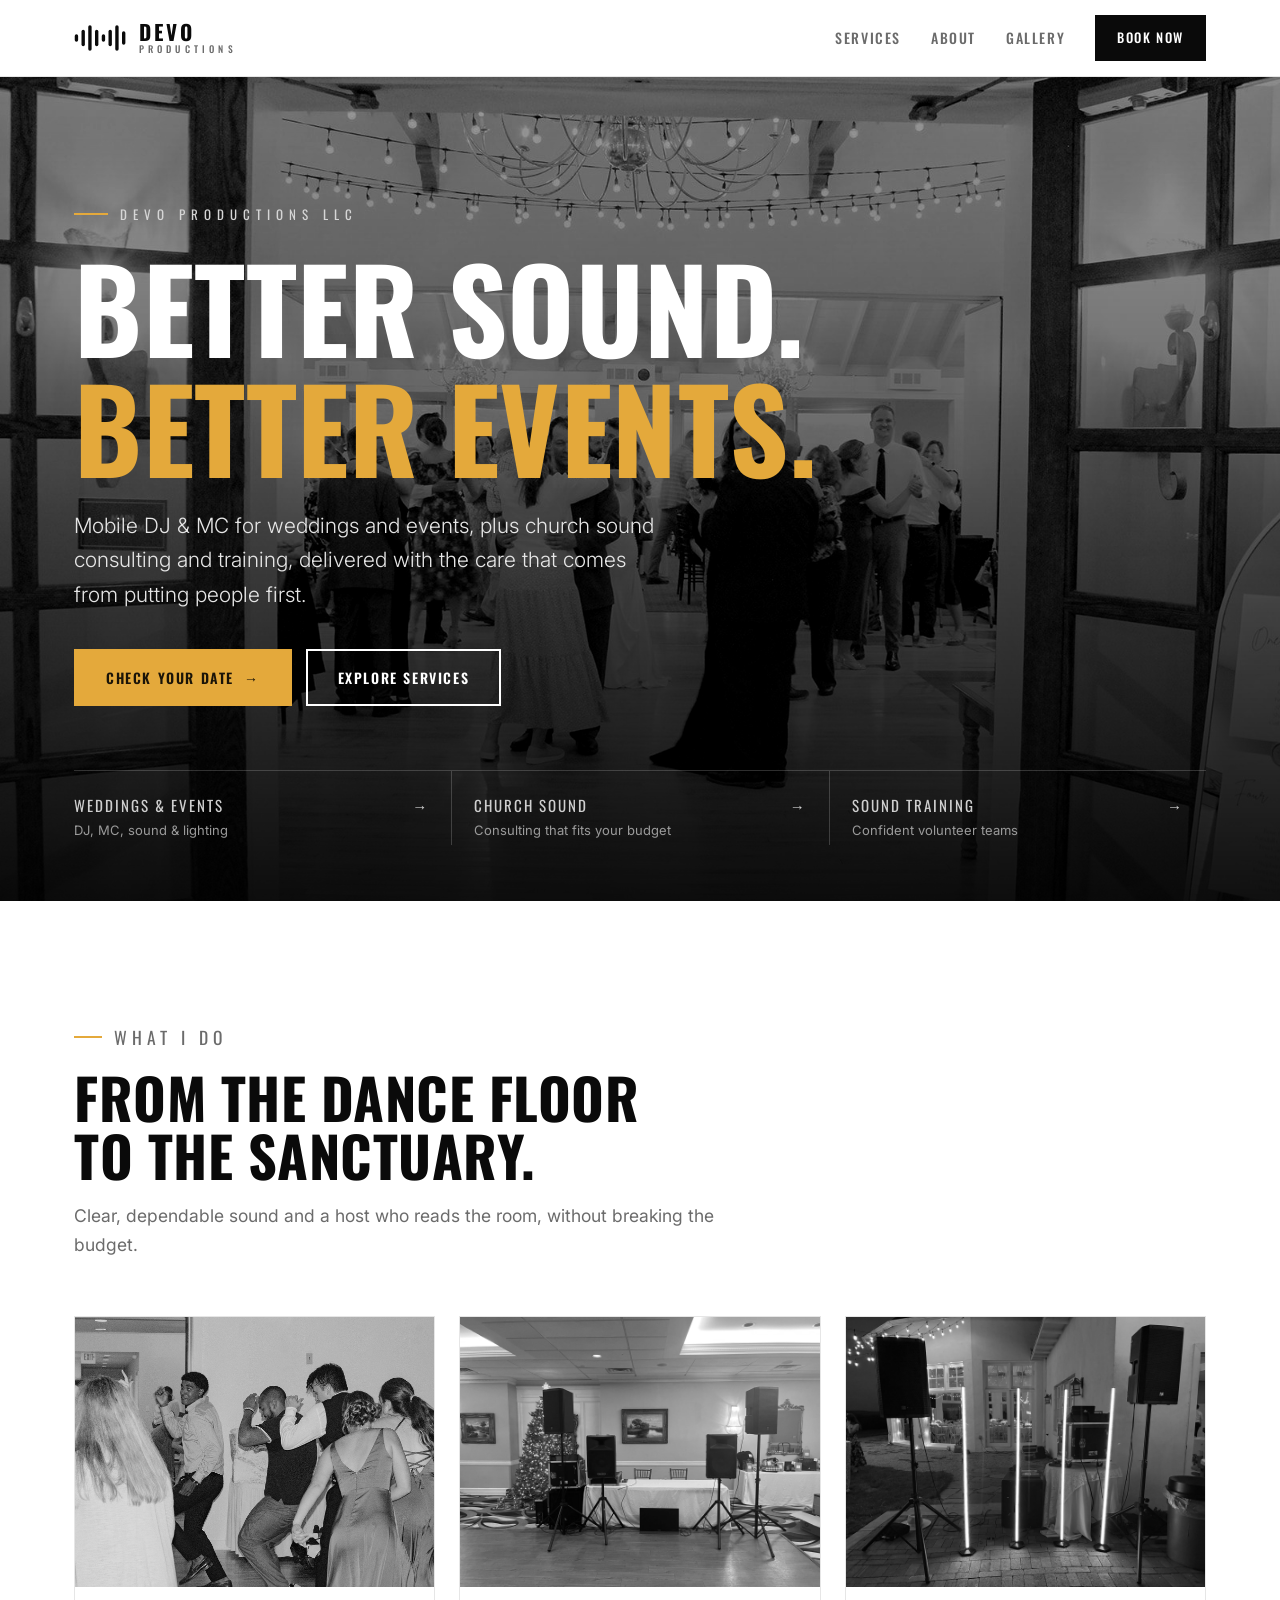
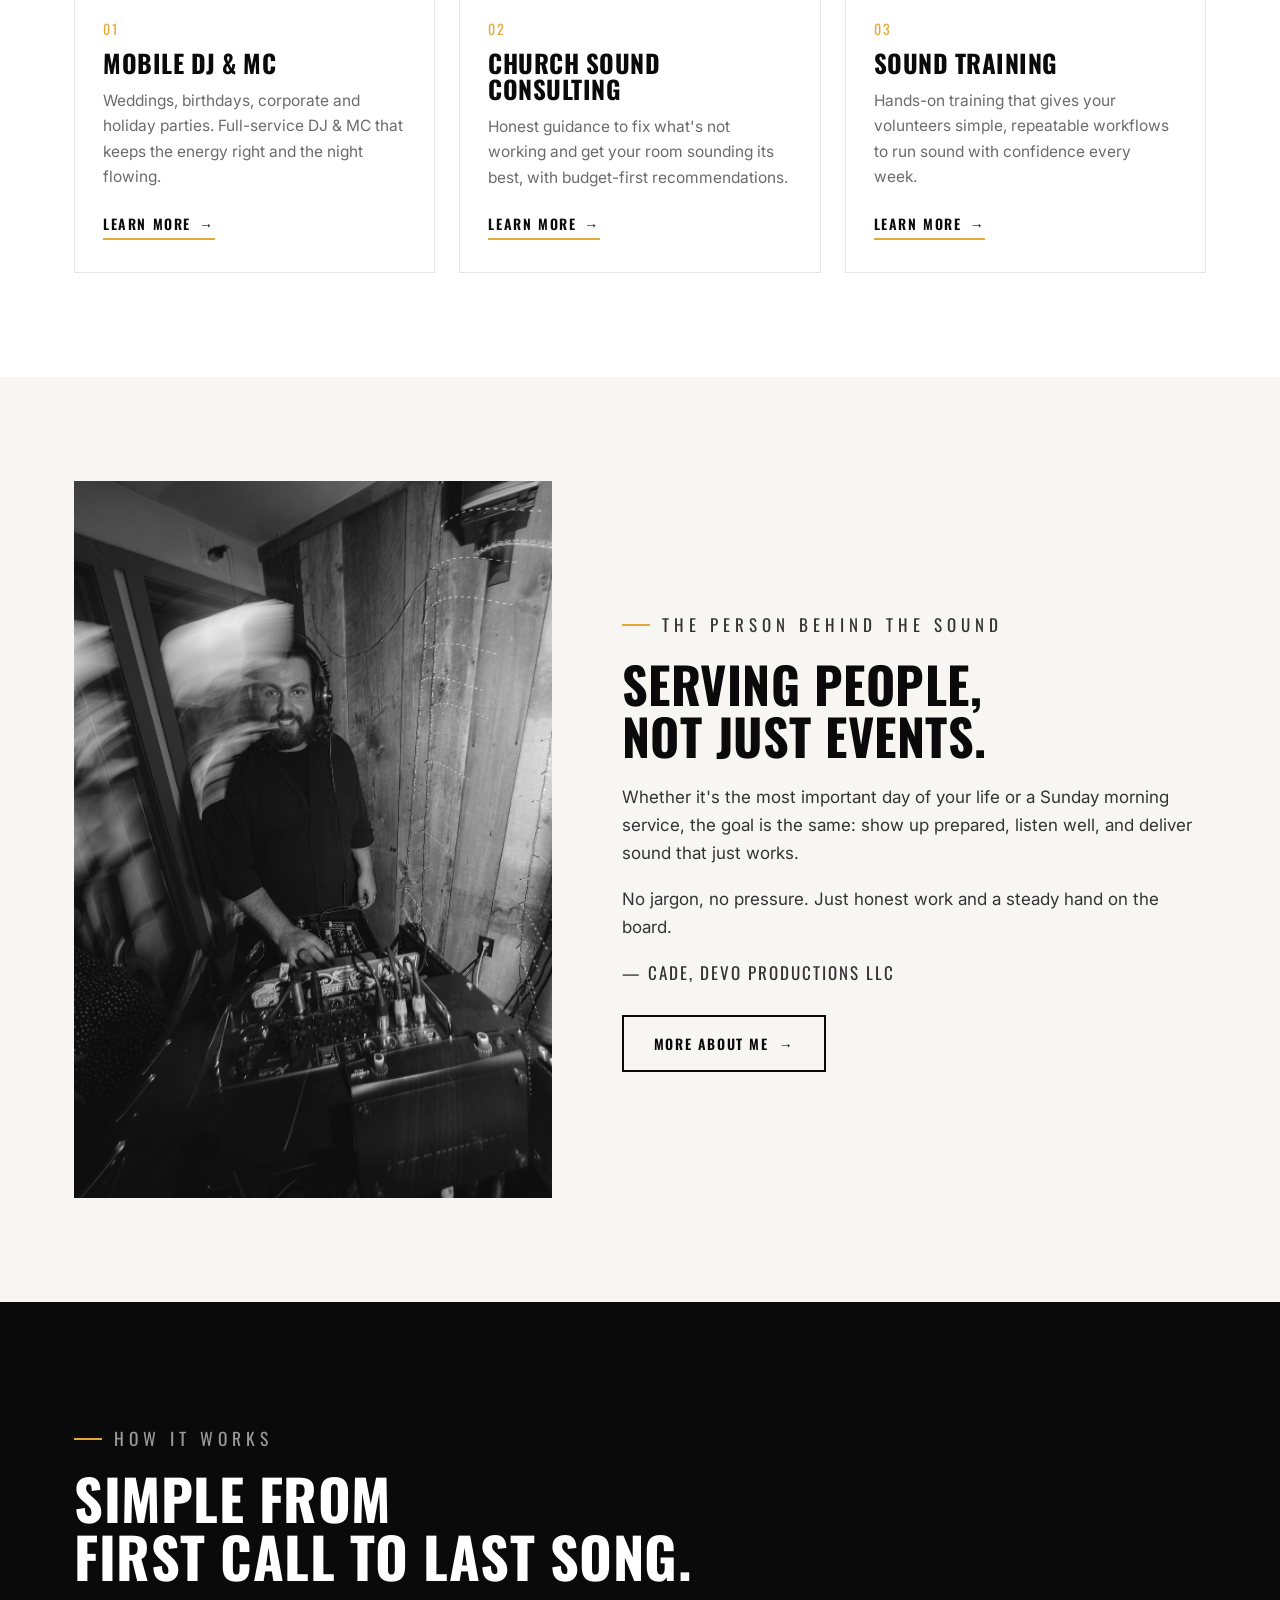
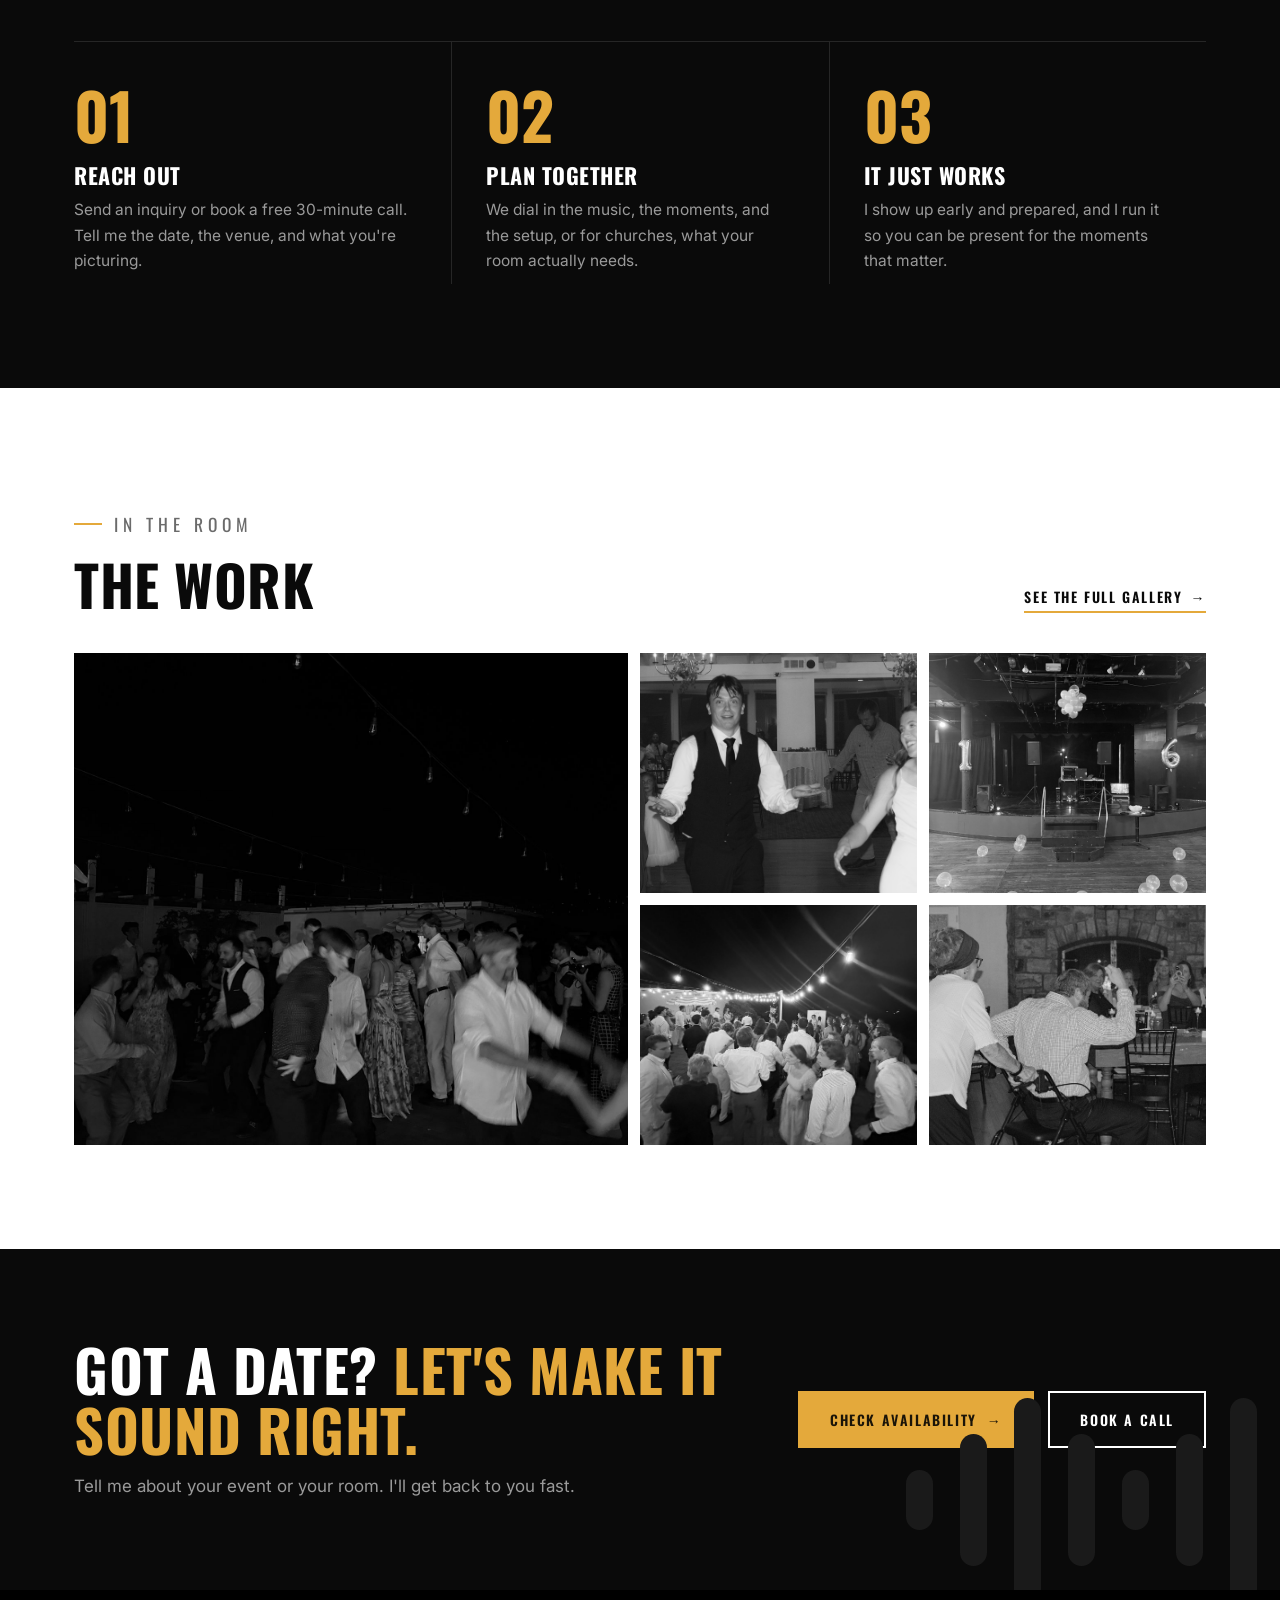
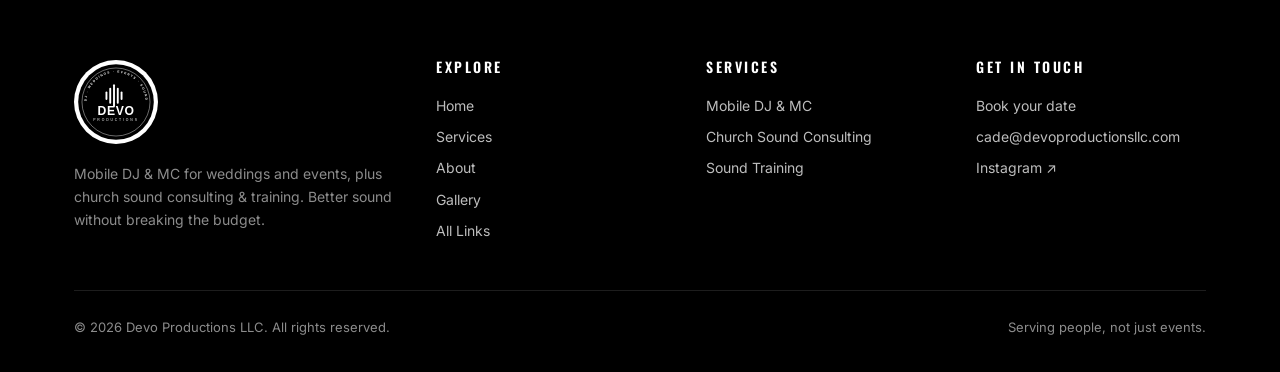
==== commit 1808f5be: "Remove public phone number from site Reduces spam calls from scrapers; booking stays available via C" ====
--- a/index.html
+++ b/index.html
@@ -92,7 +92,7 @@
   }
 </style>
 <script type="application/ld+json">
-{"@context":"https://schema.org","@type":"LocalBusiness","name":"Devo Productions LLC","url":"https://devoproductionsllc.com/","image":"https://devoproductionsllc.com/img/img_1791.jpg","logo":"https://devoproductionsllc.com/favicon-512.png","telephone":"+1-570-317-5520","email":"cade@devoproductionsllc.com","description":"Mobile DJ for weddings & events, plus church sound consulting & training.","sameAs":["https://www.instagram.com/devoproductionsllc"]}
+{"@context":"https://schema.org","@type":"LocalBusiness","name":"Devo Productions LLC","url":"https://devoproductionsllc.com/","image":"https://devoproductionsllc.com/img/img_1791.jpg","logo":"https://devoproductionsllc.com/favicon-512.png","email":"cade@devoproductionsllc.com","description":"Mobile DJ for weddings & events, plus church sound consulting & training.","sameAs":["https://www.instagram.com/devoproductionsllc"]}
 </script>
 </head>
 <body>
@@ -245,7 +245,7 @@
       </div>
       <div>
         <h4>Get in Touch</h4>
-        <ul><li><a href="/book">Book your date</a></li><li><a href="tel:+15703175520">(570) 317-5520</a></li><li><a href="mailto:cade@devoproductionsllc.com">cade@devoproductionsllc.com</a></li><li><a href="https://www.instagram.com/devoproductionsllc" target="_blank" rel="noopener">Instagram ↗</a></li></ul>
+        <ul><li><a href="/book">Book your date</a></li><li><a href="mailto:cade@devoproductionsllc.com">cade@devoproductionsllc.com</a></li><li><a href="https://www.instagram.com/devoproductionsllc" target="_blank" rel="noopener">Instagram ↗</a></li></ul>
       </div>
     </div>
     <div class="legal">
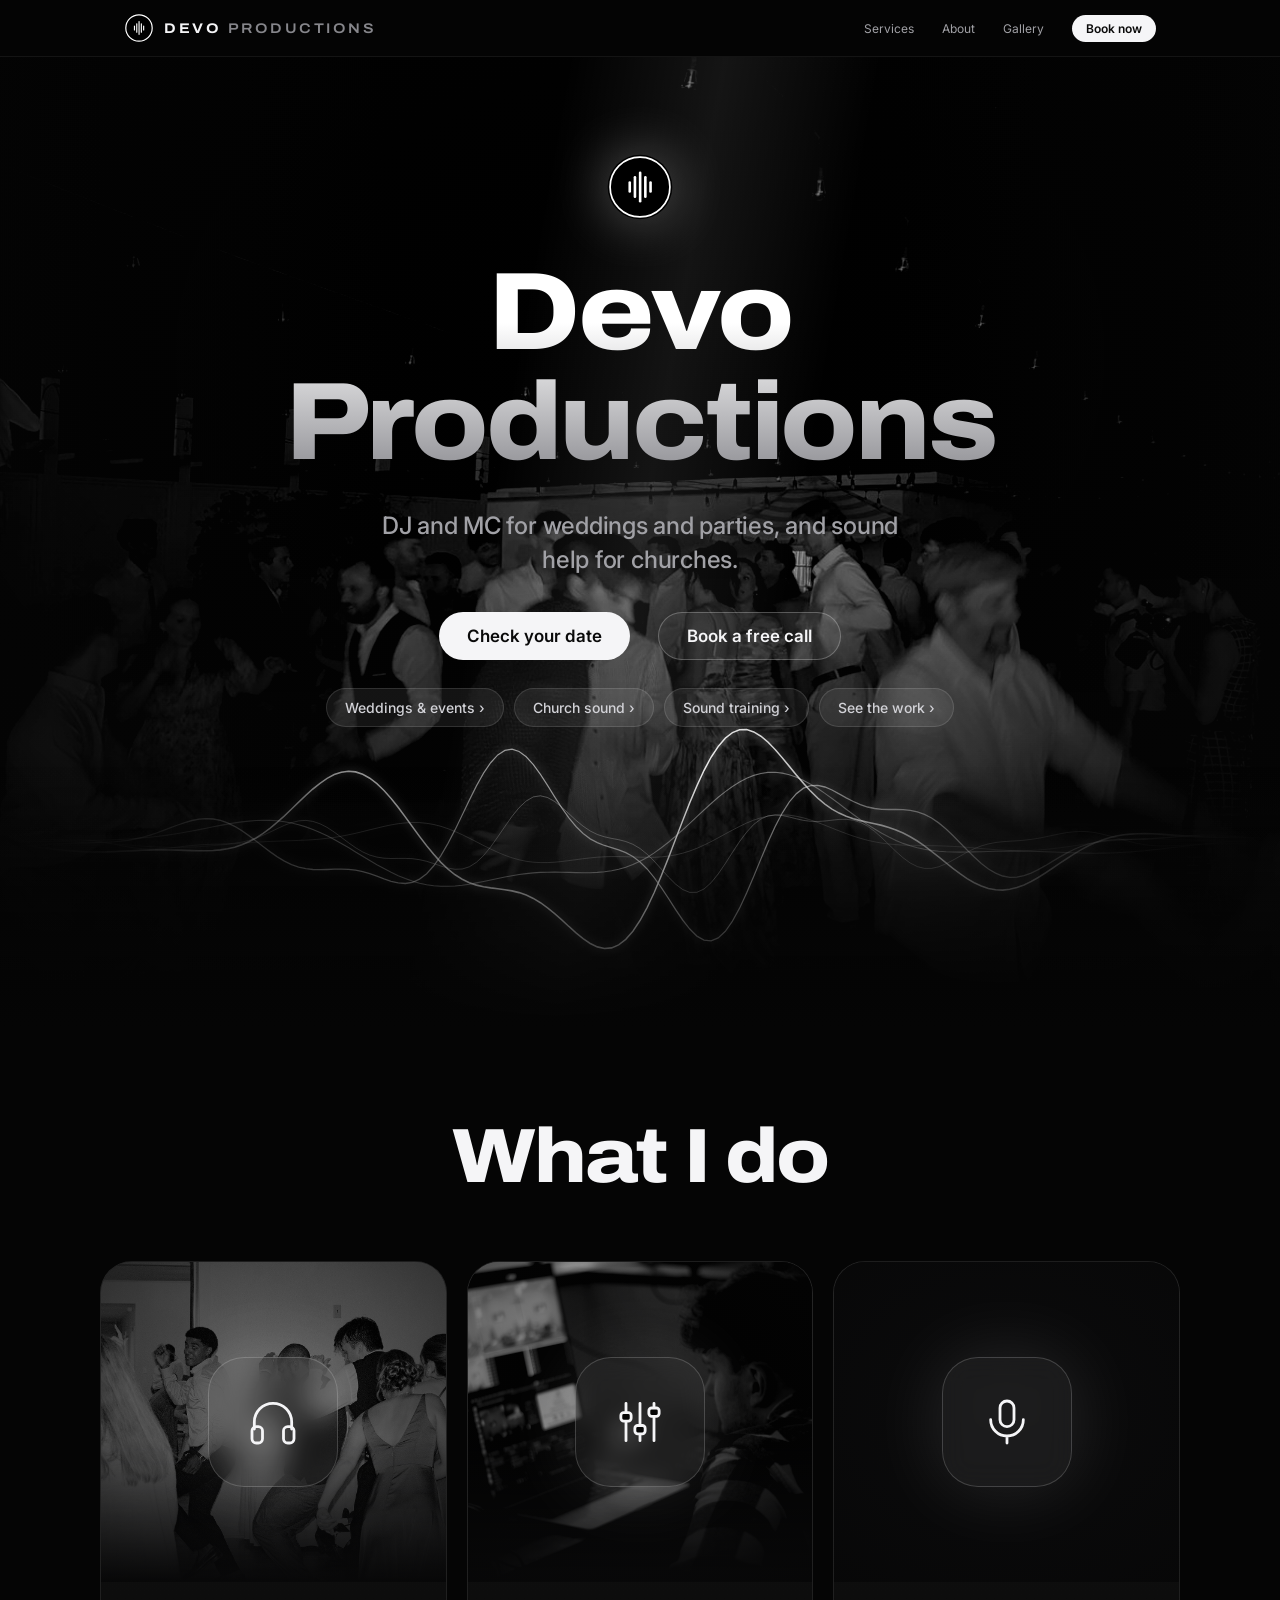
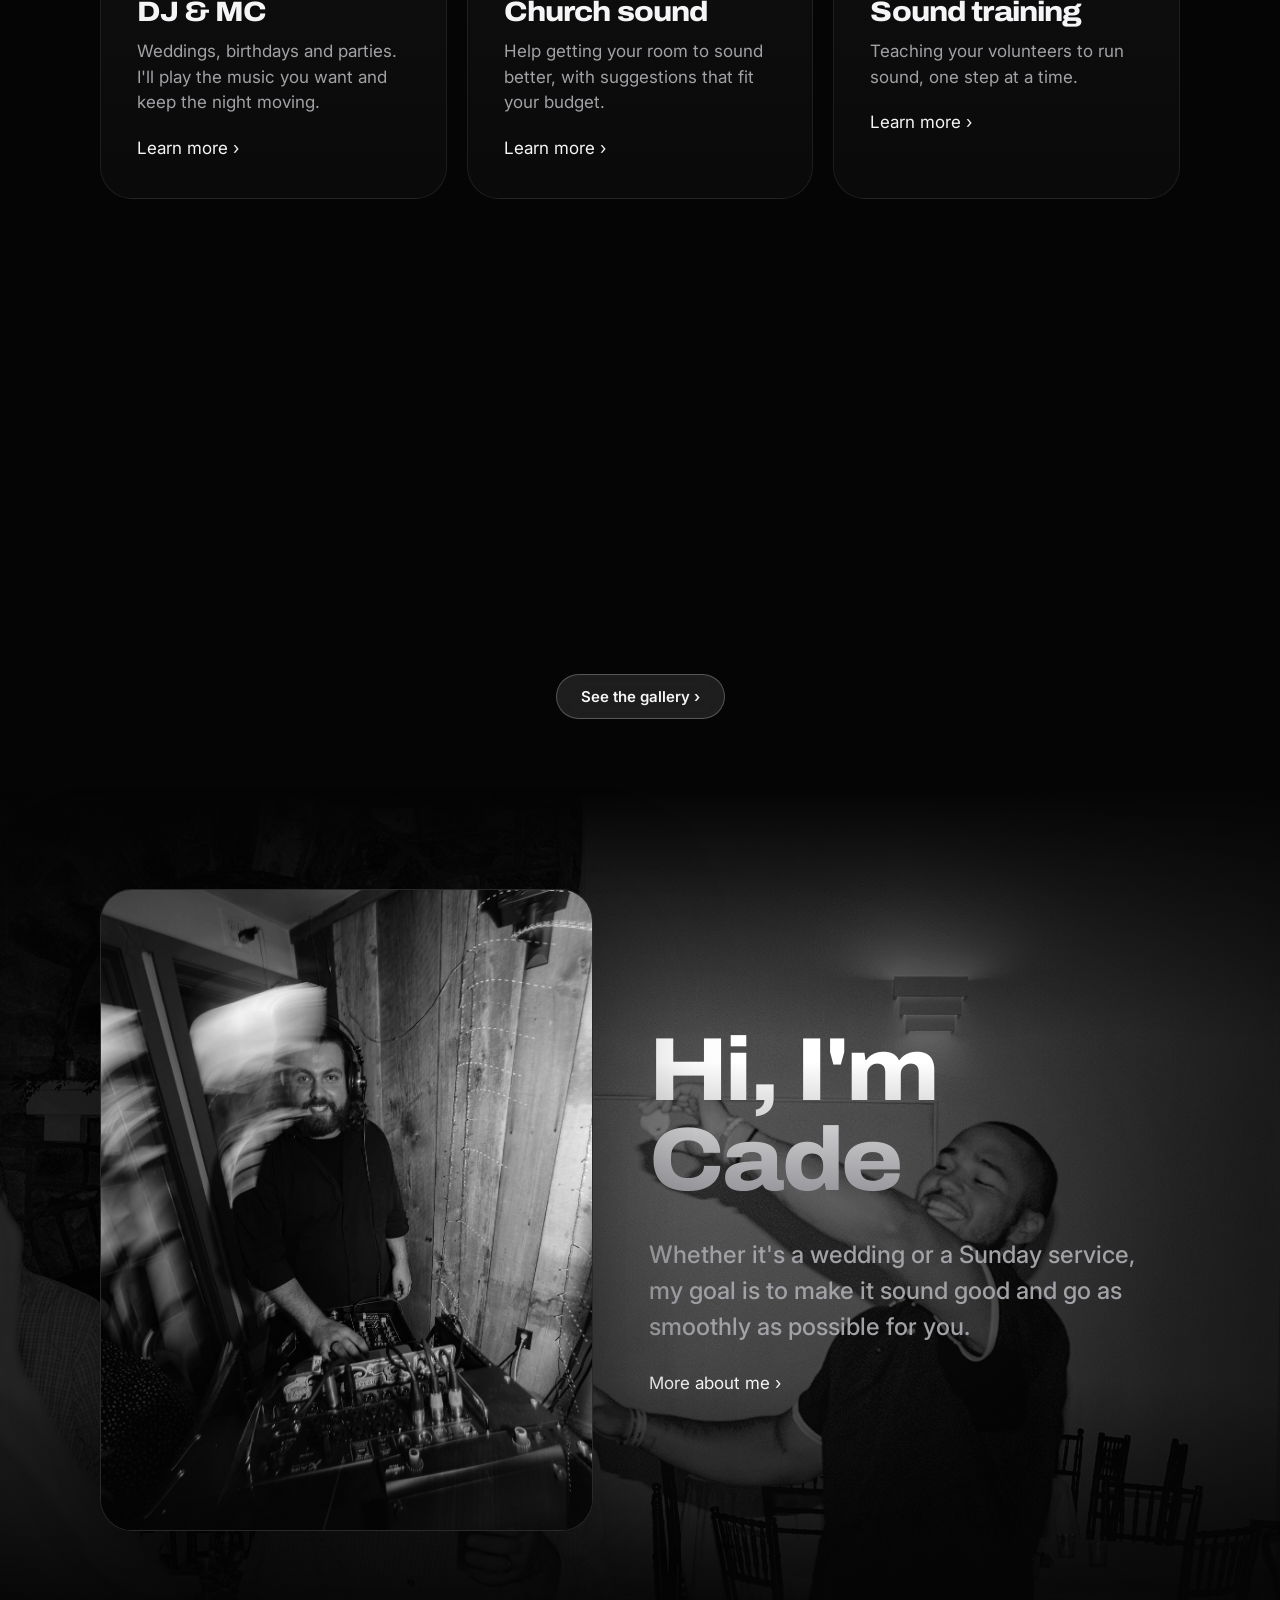
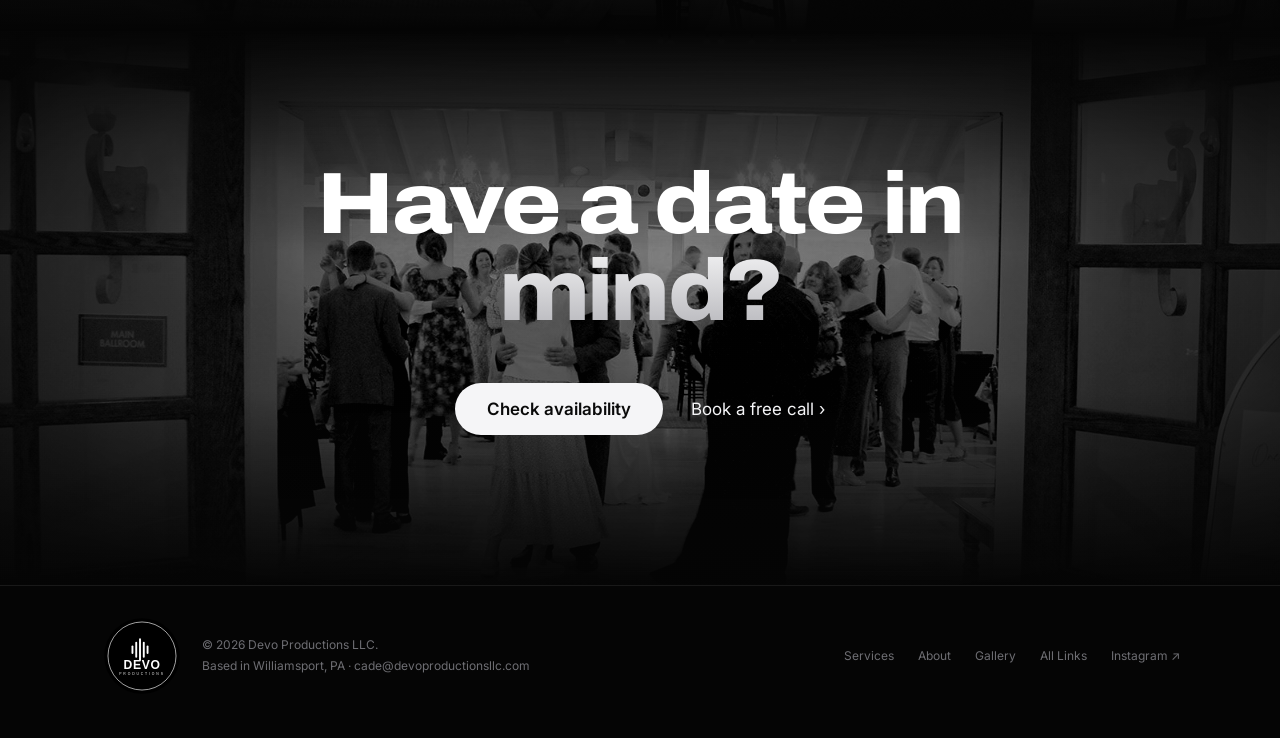
==== commit acde287f: "Launch redesigned site Black/white redesign: Home, Services, About, Gallery, Book (form + FAQ), All " ====
--- a/index.html
+++ b/index.html
@@ -1,259 +1,201 @@
-<!DOCTYPE html>
+<!doctype html>
 <html lang="en">
 <head>
-<meta charset="UTF-8">
-<meta name="viewport" content="width=device-width, initial-scale=1.0">
-<title>Devo Productions | Mobile DJ, Weddings & Events, Church Sound</title>
-<meta name="description" content="Mobile DJ & MC for weddings and events, plus church sound consulting and volunteer training. Better sound without breaking the budget.">
+<meta charset="utf-8">
+<meta name="viewport" content="width=device-width, initial-scale=1">
+<title>Devo Productions | Mobile DJ, MC and Church Sound in Williamsport, PA</title>
+<meta name="description" content="Mobile DJ and MC for weddings and parties, plus church sound help and volunteer training. Based in Williamsport, PA.">
+<meta name="theme-color" content="#050505">
 <link rel="canonical" href="https://devoproductionsllc.com/">
-<meta name="theme-color" content="#0a0a0a">
 <link rel="icon" type="image/svg+xml" href="/favicon.svg">
-<link rel="icon" type="image/png" href="/favicon-512.png">
-<link rel="apple-touch-icon" href="/favicon-512.png">
+<meta property="og:type" content="website">
 <meta property="og:site_name" content="Devo Productions">
-<meta property="og:title" content="Devo Productions | Mobile DJ, Weddings & Events, Church Sound">
-<meta property="og:description" content="Mobile DJ & MC for weddings and events, plus church sound consulting and volunteer training. Better sound without breaking the budget.">
-<meta property="og:image" content="https://devoproductionsllc.com/img/img_1791.jpg">
+<meta property="og:title" content="Devo Productions | Mobile DJ, MC and Church Sound in Williamsport, PA">
+<meta property="og:description" content="Mobile DJ and MC for weddings and parties, plus church sound help and volunteer training. Based in Williamsport, PA.">
 <meta property="og:url" content="https://devoproductionsllc.com/">
-<meta property="og:type" content="website">
+<meta property="og:image" content="https://devoproductionsllc.com/img/og.jpg">
 <meta name="twitter:card" content="summary_large_image">
 <link rel="preconnect" href="https://fonts.googleapis.com">
 <link rel="preconnect" href="https://fonts.gstatic.com" crossorigin>
-<link href="https://fonts.googleapis.com/css2?family=Inter:wght@300;400;500;600;700&family=Oswald:wght@500;600;700&display=swap" rel="stylesheet">
-<link rel="stylesheet" href="/css/site.css">
+<link href="https://fonts.googleapis.com/css2?family=Archivo:wdth,wght@62..125,500..900&family=Inter:wght@400;500;600;700&display=swap" rel="stylesheet">
 <style>
-  .hero{position:relative;min-height:calc(100vh - var(--nav-h));min-height:calc(100svh - var(--nav-h));display:flex;align-items:flex-end;color:#fff;overflow:hidden;background:#000}
-  .hero .bg{position:absolute;inset:0;background:url('/img/img_1791.jpg') center 40%/cover no-repeat;filter:grayscale(100%) contrast(1.08);animation:slowzoom 18s var(--ease) forwards}
-  @keyframes slowzoom{from{transform:scale(1.12)}to{transform:scale(1)}}
-  .hero::after{content:"";position:absolute;inset:0;background:linear-gradient(180deg,rgba(0,0,0,.35) 0%,rgba(0,0,0,.55) 45%,rgba(0,0,0,.92) 100%)}
-  .hero .wrap{position:relative;z-index:2;width:100%;padding-top:80px;padding-bottom:56px}
-  .hero .eyebrow{display:inline-flex;align-items:center;gap:12px;font-family:'Oswald',sans-serif;letter-spacing:6px;font-size:13px;text-transform:uppercase;color:#d6d6d6;margin-bottom:22px}
-  .hero .eyebrow::before{content:"";width:34px;height:2px;background:var(--accent)}
-  .hero h1{font-size:clamp(50px,9vw,120px);margin-bottom:22px;max-width:980px}
-  .hero h1 span{color:var(--accent)}
-  .hero .lead{font-size:clamp(17px,2.2vw,21px);font-weight:300;max-width:600px;color:#e6e6e6;margin-bottom:36px}
-  .hero-cta{display:flex;gap:14px;flex-wrap:wrap}
-  .pillars{display:grid;grid-template-columns:repeat(3,1fr);margin-top:64px;border-top:1px solid rgba(255,255,255,.18)}
-  .pillars a{padding:22px 22px 4px 0;display:flex;justify-content:space-between;align-items:baseline;gap:12px;font-family:'Oswald',sans-serif;text-transform:uppercase;letter-spacing:2px;font-size:15px;color:#cfcfcf;transition:color .2s}
-  .pillars a+a{padding-left:22px;border-left:1px solid rgba(255,255,255,.18)}
-  .pillars a:hover{color:#fff}
-  .pillars a:hover .arr{color:var(--accent);transform:translateX(4px)}
-  .pillars .arr{transition:.2s}
-  .pillars small{display:block;font-family:'Inter';text-transform:none;letter-spacing:0;font-size:13px;color:#9a9a9a;margin-top:2px}
-
-  .svc-grid{display:grid;grid-template-columns:repeat(3,1fr);gap:24px}
-  .svc{position:relative;display:flex;flex-direction:column;border:1px solid var(--line);background:#fff;transition:transform .3s var(--ease),box-shadow .3s var(--ease)}
-  .svc:hover{transform:translateY(-6px);box-shadow:0 24px 50px rgba(0,0,0,.10)}
-  .svc .ph{aspect-ratio:4/3;overflow:hidden;background:#111}
-  .svc .ph img{width:100%;height:100%;object-fit:cover;filter:grayscale(100%);transition:filter .5s,transform .6s var(--ease)}
-  .svc:hover .ph img{filter:grayscale(0);transform:scale(1.05)}
-  .svc .body{padding:30px 28px 32px;display:flex;flex-direction:column;flex:1}
-  .svc .num{font-family:'Oswald';color:var(--accent);letter-spacing:2px;font-size:14px;margin-bottom:10px}
-  .svc h3{font-size:25px;margin-bottom:12px}
-  .svc p{color:var(--gray);font-size:15.5px;flex:1}
-  .svc .text-link{margin-top:22px;align-self:flex-start}
-
-  .about-teaser{display:grid;grid-template-columns:.9fr 1.1fr;gap:70px;align-items:center}
-  .about-teaser .img{position:relative}
-  .about-teaser .img img{width:100%;filter:grayscale(100%)}
-  .about-teaser .img::before{content:"";position:absolute;inset:18px -18px -18px 18px;border:2px solid var(--accent);z-index:-1}
-  .about-teaser h2{font-size:clamp(32px,4.6vw,50px);margin-bottom:22px}
-  .about-teaser p{color:#333;font-size:17px;margin-bottom:18px}
-  .about-teaser .sig{font-family:'Oswald';text-transform:uppercase;letter-spacing:2px;margin:6px 0 28px}
-
-  .steps{display:grid;grid-template-columns:repeat(3,1fr);gap:0;border-top:1px solid var(--line-dark)}
-  .step{padding:40px 34px 10px 0}
-  .step+.step{padding-left:34px;border-left:1px solid var(--line-dark)}
-  .step .n{font-family:'Oswald';font-size:64px;line-height:1;color:var(--accent);font-weight:700}
-  .step h3{font-size:22px;margin:18px 0 10px}
-  .step p{color:var(--gray-2);font-size:15.5px}
-
-  .strip{display:grid;grid-template-columns:2fr 1fr 1fr;grid-template-rows:240px 240px;gap:12px}
-  .strip a{overflow:hidden;position:relative;background:#111}
-  .strip a:first-child{grid-row:span 2}
-  .strip img{width:100%;height:100%;object-fit:cover;filter:grayscale(100%);transition:filter .5s,transform .6s var(--ease)}
-  .strip a:hover img{filter:grayscale(0);transform:scale(1.05)}
-  .strip-head{display:flex;justify-content:space-between;align-items:flex-end;gap:20px;margin-bottom:40px;flex-wrap:wrap}
-  .strip-head .sec-head{margin:0}
-
-  @media(max-width:960px){
-    .svc-grid{grid-template-columns:1fr;max-width:560px;margin:0 auto}
-    .about-teaser{grid-template-columns:1fr;gap:50px}
-    .about-teaser .img{max-width:440px}
-    .steps{grid-template-columns:1fr}
-    .step,.step+.step{padding:32px 0;border-left:0;border-bottom:1px solid var(--line-dark)}
-    .strip{grid-template-columns:1fr 1fr;grid-template-rows:200px 200px 200px}
-    .strip a:first-child{grid-column:span 2;grid-row:auto}
-  }
-  @media(max-width:600px){
-    .pillars{grid-template-columns:1fr;margin-top:44px}
-    .pillars a,.pillars a+a{padding:16px 0;border-left:0;border-bottom:1px solid rgba(255,255,255,.12)}
-    .hero-cta .btn{flex:1 1 100%;justify-content:center}
-  }
+
+body{margin:0;background:#050505}
+a{color:inherit;text-decoration:none}
+a:hover{opacity:.75}
+h1,h2,h3{font-family:'Archivo','Inter',system-ui,sans-serif;font-stretch:112%;font-weight:800!important}
+[style*="font-family:'Archivo'"]{font-stretch:112%}
+@supports (animation-timeline: view()){.reveal{animation:rise linear both;animation-timeline:view();animation-range:entry 0% entry 45%}}
+@keyframes drift{from{transform:translateX(-140px)}to{transform:translateX(140px)}}
+@keyframes breathe{from{opacity:.55;transform:scale(1)}to{opacity:1;transform:scale(1.06)}}
+@keyframes rise{from{opacity:0;transform:translateY(24px)}to{opacity:1;transform:translateY(0)}}
+@media (prefers-reduced-motion: reduce){*{animation:none !important}}
+@keyframes kb{from{transform:scale(1.04) translate3d(-1.5%,0,0)}to{transform:scale(1.24) translate3d(1.8%,-2.5%,0)}}
+@keyframes sweep{from{transform:translateX(-60%)}to{transform:translateX(60%)}}
+@keyframes px{to{transform:translateY(140px)}}
+@supports (animation-timeline: scroll()){.px{animation:px linear both;animation-timeline:scroll(root);animation-range:0 900px}}
+@media (max-width:720px){
+h1{font-size:clamp(34px,11vw,56px)!important;line-height:1.05!important}
+[style*="clamp(40px,6.8vw,96px)"]{font-size:38px!important}
+[style*="clamp(32px,4.4vw,56px)"]{font-size:34px!important}
+[style*="clamp(30px,4vw,52px)"],[style*="clamp(30px,3.9vw,50px)"]{font-size:32px!important}
+[style*="min-height:940px"]{min-height:760px!important}
+[style*="min-height:720px"],[style*="min-height:620px"]{min-height:580px!important}
+[style*="padding:96px 24px 0"],[style*="padding:110px 24px 0"],[style*="padding:120px 24px 0"],[style*="padding:130px 24px 0"],[style*="padding:110px 24px 60px"]{padding-top:76px!important}
+[style*="padding:90px 24px 0"]{padding-top:56px!important}
+[style*="padding:130px 24px 150px"],[style*="padding:100px 24px 100px"]{padding:84px 24px 92px!important}
+[style*="padding:90px 24px 30px"]{padding:56px 24px 72px!important}
+[style*=";height:680px"],[style*=";height:640px"],[style*=";height:620px"]{height:440px!important}
+[style*=";height:520px"],[style*=";height:560px"]{height:360px!important}
+[style*=";height:230px"]{height:150px!important}
+[style*="gap:56px"],[style*="gap:64px"]{gap:28px!important}
+[style*="padding:40px;box-sizing"]{padding:26px!important}
+[style*="width:128px;height:128px"]{width:96px!important;height:96px!important;border-radius:28px!important}
+[style*="min-height:56px"]{padding:0 16px!important;gap:6px 14px!important}
+[style*="gap:6px 28px"]{gap:6px 16px!important;font-size:13px!important}
+[style*="columns:3 300px"]{columns:2 140px!important;column-gap:10px!important}
+}
+@media (max-width:460px){span[style*="color:#86868b;font-weight:600"]{display:none}}
+.rm-poster{display:none}
+@media (prefers-reduced-motion: reduce){.rm-poster{display:block}video[poster]{display:none}}
+
 </style>
-<script type="application/ld+json">
-{"@context":"https://schema.org","@type":"LocalBusiness","name":"Devo Productions LLC","url":"https://devoproductionsllc.com/","image":"https://devoproductionsllc.com/img/img_1791.jpg","logo":"https://devoproductionsllc.com/favicon-512.png","email":"cade@devoproductionsllc.com","description":"Mobile DJ for weddings & events, plus church sound consulting & training.","sameAs":["https://www.instagram.com/devoproductionsllc"]}
-</script>
 </head>
 <body>
-<a class="skip" href="#main">Skip to content</a>
-<svg width="0" height="0" style="position:absolute" aria-hidden="true">
-  <symbol id="wave" viewBox="0 0 140 80"><g fill="currentColor">
-    <rect x="2" y="30" width="9" height="20" rx="4.5"/><rect x="20" y="18" width="9" height="44" rx="4.5"/>
-    <rect x="38" y="6" width="9" height="68" rx="4.5"/><rect x="56" y="18" width="9" height="44" rx="4.5"/>
-    <rect x="74" y="30" width="9" height="20" rx="4.5"/><rect x="92" y="18" width="9" height="44" rx="4.5"/>
-    <rect x="110" y="6" width="9" height="68" rx="4.5"/><rect x="128" y="22" width="9" height="36" rx="4.5"/>
-  </g></symbol>
+
+<div style="font-family:'Inter',system-ui,sans-serif;width:100%;background:#050505;color:#f5f5f7;-webkit-font-smoothing:antialiased;overflow:hidden">
+
+<div style="position:sticky;top:0;z-index:20;background:rgba(5,5,5,.7);backdrop-filter:saturate(180%) blur(22px);-webkit-backdrop-filter:saturate(180%) blur(22px);border-bottom:1px solid #ffffff10">
+<div style="max-width:1080px;margin:0 auto;padding:0 24px;box-sizing:border-box;min-height:56px;display:flex;flex-wrap:wrap;gap:8px 32px;align-items:center;justify-content:space-between">
+<a href="/" style="display:flex;align-items:center;gap:10px;font-family:'Archivo','Inter',sans-serif;font-weight:700;font-size:14px;letter-spacing:.18em;text-transform:uppercase">
+<svg width="30" height="30" viewBox="0 0 400 400" aria-hidden="true"><circle cx="200" cy="200" r="190" fill="#000"></circle><circle cx="200" cy="200" r="176" fill="none" stroke="#fff" stroke-width="16"></circle><g fill="#fff" transform="translate(200 200) scale(1.7) translate(-190 -170)"><rect x="150" y="150" width="9" height="40" rx="4.5"></rect><rect x="168" y="132" width="9" height="76" rx="4.5"></rect><rect x="186" y="116" width="9" height="108" rx="4.5"></rect><rect x="204" y="132" width="9" height="76" rx="4.5"></rect><rect x="222" y="150" width="9" height="40" rx="4.5"></rect></g></svg>
+<span>Devo <span style="color:#86868b;font-weight:600">Productions</span></span>
+</a>
+<div style="display:flex;flex-wrap:wrap;gap:6px 28px;align-items:center;font-size:12px;color:#a1a1a6">
+<a href="/services/">Services</a><a href="/about/">About</a><a href="/gallery/">Gallery</a><a href="/book/" style="background:#f5f5f7;color:#0a0a0a;font-weight:600;padding:6px 14px;border-radius:999px">Book now</a>
+</div>
+</div>
+</div>
+
+<div style="position:relative;min-height:940px;display:flex;flex-direction:column;text-align:center;overflow:hidden">
+<div class="px" aria-hidden="true" style="position:absolute;inset:-150px 0 0 0;pointer-events:none;overflow:hidden"><img loading="lazy" decoding="async" class="rm-poster" src="/img/crowd-3.jpg" alt="" style="position:absolute;inset:0;width:100%;height:100%;object-fit:cover;object-position:50% 60%;opacity:.9;filter:grayscale(1) contrast(1.15) brightness(.95);-webkit-mask-image:linear-gradient(to bottom,#000 0%,#000 55%,transparent 100%);mask-image:linear-gradient(to bottom,#000 0%,#000 55%,transparent 100%)"><video autoplay muted loop playsinline preload="auto" poster="/img/crowd-3.jpg" src="/video/hero-dance.mp4" style="position:absolute;inset:0;width:100%;height:100%;object-fit:cover;object-position:50% 60%;opacity:.9;filter:grayscale(1) contrast(1.15) brightness(.95);-webkit-mask-image:linear-gradient(to bottom,#000 0%,#000 55%,transparent 100%);mask-image:linear-gradient(to bottom,#000 0%,#000 55%,transparent 100%)"></video><div style="position:absolute;inset:0;background:radial-gradient(ellipse 80% 70% at 50% 40%,rgba(5,5,5,0) 0%,rgba(5,5,5,.55) 100%),linear-gradient(90deg,rgba(5,5,5,.55),rgba(5,5,5,0) 30%,rgba(5,5,5,0) 70%,rgba(5,5,5,.55))"></div></div><div aria-hidden="true" style="position:absolute;inset:0;pointer-events:none;overflow:hidden"><div style="position:absolute;top:0;bottom:0;left:-20%;width:140%;background:linear-gradient(100deg,transparent 42%,rgba(255,255,255,.08) 50%,transparent 58%);animation:sweep 9s ease-in-out infinite alternate"></div></div>
+
+<div style="position:relative;padding:96px 24px 0;max-width:1080px;margin:0 auto;width:100%;box-sizing:border-box;animation:rise 1.2s cubic-bezier(.22,.61,.36,1) both">
+<svg width="68" height="68" viewBox="0 0 400 400" role="img" aria-label="Devo Productions logo" style="display:block;margin:0 auto 36px;filter:drop-shadow(0 0 28px #ffffff55)"><circle cx="200" cy="200" r="190" fill="#000"></circle><circle cx="200" cy="200" r="176" fill="none" stroke="#fff" stroke-width="10"></circle><g fill="#fff" transform="translate(200 200) scale(1.7) translate(-190 -170)"><rect x="150" y="150" width="9" height="40" rx="4.5"></rect><rect x="168" y="132" width="9" height="76" rx="4.5"></rect><rect x="186" y="116" width="9" height="108" rx="4.5"></rect><rect x="204" y="132" width="9" height="76" rx="4.5"></rect><rect x="222" y="150" width="9" height="40" rx="4.5"></rect></g></svg>
+<h1 style="margin:0;font-weight:700;font-size:clamp(44px,8.6vw,118px);line-height:1;letter-spacing:-.03em;background:linear-gradient(180deg,#ffffff 30%,#8e8e93 100%);-webkit-background-clip:text;background-clip:text;color:transparent">Devo Productions</h1>
+<p style="margin:32px auto 0;max-width:540px;font-size:clamp(19px,2vw,24px);line-height:1.4;letter-spacing:-.01em;color:#a1a1a6;font-weight:500">DJ and MC for weddings and parties, and sound help for churches.</p>
+<div style="margin-top:36px;display:flex;flex-wrap:wrap;gap:16px 28px;justify-content:center;align-items:center">
+<a href="/book/" style="background:#f5f5f7;color:#0a0a0a;font-weight:600;font-size:17px;padding:14px 28px;border-radius:999px">Check your date</a>
+<a href="https://calendly.com/devoproductionsllc/30min" style="border:1px solid #ffffff40;color:#f5f5f7;font-weight:600;font-size:17px;padding:13px 28px;border-radius:999px;background:rgba(255,255,255,.06)">Book a free call</a>
+</div>
+<div style="margin-top:28px;display:flex;flex-wrap:wrap;gap:10px;justify-content:center">
+<a href="/services/" style="background:rgba(255,255,255,.07);border:1px solid #ffffff1f;backdrop-filter:blur(12px);-webkit-backdrop-filter:blur(12px);padding:10px 18px;border-radius:999px;font-size:14px;font-weight:500;color:#d2d2d7">Weddings &amp; events ›</a>
+<a href="/services/" style="background:rgba(255,255,255,.07);border:1px solid #ffffff1f;backdrop-filter:blur(12px);-webkit-backdrop-filter:blur(12px);padding:10px 18px;border-radius:999px;font-size:14px;font-weight:500;color:#d2d2d7">Church sound ›</a>
+<a href="/services/" style="background:rgba(255,255,255,.07);border:1px solid #ffffff1f;backdrop-filter:blur(12px);-webkit-backdrop-filter:blur(12px);padding:10px 18px;border-radius:999px;font-size:14px;font-weight:500;color:#d2d2d7">Sound training ›</a>
+<a href="/gallery/" style="background:rgba(255,255,255,.07);border:1px solid #ffffff1f;backdrop-filter:blur(12px);-webkit-backdrop-filter:blur(12px);padding:10px 18px;border-radius:999px;font-size:14px;font-weight:500;color:#d2d2d7">See the work ›</a>
+</div>
+</div>
+
+<div style="position:relative;margin-top:auto;margin-bottom:70px;height:230px;pointer-events:none;-webkit-mask-image:linear-gradient(to right,transparent,#000 25%,#000 75%,transparent);mask-image:linear-gradient(to right,transparent,#000 25%,#000 75%,transparent)">
+<svg viewBox="0 0 1440 230" preserveAspectRatio="none" width="100%" height="230" aria-hidden="true" style="display:block;overflow:visible">
+<defs>
+<linearGradient id="wg" gradientUnits="userSpaceOnUse" x1="0" y1="0" x2="1440" y2="0">
+<stop offset="0" stop-color="#ffffff" stop-opacity="0"></stop>
+<stop offset="0.5" stop-color="#ffffff" stop-opacity="1"></stop>
+<stop offset="1" stop-color="#ffffff" stop-opacity="0"></stop>
+</linearGradient>
+</defs>
+<g fill="none" stroke="url(#wg)" stroke-linecap="round" style="filter:drop-shadow(0 0 5px #ffffffaa)">
+<path d="M-120,113.9 L-112,113.7 L-104,113.5 L-96,113.3 L-88,113.1 L-80,112.9 L-72,112.7 L-64,112.6 L-56,112.6 L-48,112.6 L-40,112.7 L-32,113.0 L-24,113.3 L-16,113.7 L-8,114.3 L0,115.0 L8,115.8 L16,116.7 L24,117.6 L32,118.6 L40,119.7 L48,120.7 L56,121.6 L64,122.5 L72,123.3 L80,123.9 L88,124.4 L96,124.8 L104,125.0 L112,125.0 L120,124.9 L128,124.6 L136,124.3 L144,124.0 L152,123.6 L160,123.3 L168,123.1 L176,122.9 L184,122.9 L192,123.0 L200,123.1 L208,123.4 L216,123.6 L224,123.8 L232,123.8 L240,123.5 L248,122.9 L256,121.8 L264,120.2 L272,117.8 L280,114.8 L288,111.0 L296,106.4 L304,101.1 L312,95.2 L320,88.8 L328,82.0 L336,75.2 L344,68.4 L352,62.0 L360,56.3 L368,51.4 L376,47.6 L384,45.2 L392,44.3 L400,44.9 L408,47.3 L416,51.2 L424,56.6 L432,63.5 L440,71.5 L448,80.4 L456,89.9 L464,99.7 L472,109.4 L480,118.7 L488,127.4 L496,135.3 L504,142.1 L512,147.8 L520,152.3 L528,155.7 L536,158.1 L544,159.8 L552,160.9 L560,161.8 L568,162.7 L576,163.9 L584,165.6 L592,168.1 L600,171.4 L608,175.7 L616,180.8 L624,186.6 L632,192.9 L640,199.5 L648,205.8 L656,211.7 L664,216.5 L672,219.9 L680,221.5 L688,220.9 L696,217.9 L704,212.4 L712,204.3 L720,193.6 L728,180.6 L736,165.5 L744,148.7 L752,130.8 L760,112.3 L768,93.7 L776,75.7 L784,58.8 L792,43.5 L800,30.2 L808,19.4 L816,11.1 L824,5.6 L832,2.8 L840,2.6 L848,4.9 L856,9.2 L864,15.2 L872,22.5 L880,30.7 L888,39.4 L896,48.1 L904,56.4 L912,64.2 L920,71.1 L928,77.1 L936,82.1 L944,86.1 L952,89.3 L960,91.7 L968,93.6 L976,95.2 L984,96.7 L992,98.4 L1000,100.4 L1008,102.9 L1016,106.0 L1024,109.7 L1032,114.0 L1040,118.9 L1048,124.3 L1056,129.9 L1064,135.7 L1072,141.3 L1080,146.7 L1088,151.6 L1096,155.7 L1104,159.1 L1112,161.5 L1120,162.8 L1128,163.1 L1136,162.3 L1144,160.6 L1152,157.9 L1160,154.5 L1168,150.5 L1176,146.0 L1184,141.3 L1192,136.4 L1200,131.7 L1208,127.1 L1216,122.9 L1224,119.1 L1232,115.8 L1240,113.0 L1248,110.7 L1256,109.0 L1264,107.8 L1272,107.1 L1280,106.7 L1288,106.6 L1296,106.8 L1304,107.1 L1312,107.6 L1320,108.1 L1328,108.6 L1336,109.0 L1344,109.4 L1352,109.8 L1360,110.0 L1368,110.2 L1376,110.3 L1384,110.4 L1392,110.4 L1400,110.4 L1408,110.5 L1416,110.6 L1424,110.7 L1432,110.9 L1440,111.1 L1448,111.4 L1456,111.8 L1464,112.2 L1472,112.6 L1480,113.0 L1488,113.5 L1496,113.9 L1504,114.4 L1512,114.7 L1520,115.1 L1528,115.4 L1536,115.7 L1544,115.9 L1552,116.0 L1560,116.1 " stroke-width="1.6" style="animation:drift 6s ease-in-out infinite alternate"></path>
+<path d="M-120,114.1 L-112,114.1 L-104,114.1 L-96,114.2 L-88,114.4 L-80,114.6 L-72,114.9 L-64,115.3 L-56,115.8 L-48,116.3 L-40,116.8 L-32,117.4 L-24,117.9 L-16,118.4 L-8,118.7 L0,119.0 L8,119.1 L16,119.1 L24,119.0 L32,118.7 L40,118.3 L48,117.9 L56,117.4 L64,117.0 L72,116.6 L80,116.2 L88,116.0 L96,115.8 L104,115.6 L112,115.4 L120,115.2 L128,114.8 L136,114.2 L144,113.3 L152,112.0 L160,110.4 L168,108.4 L176,106.0 L184,103.4 L192,100.7 L200,98.0 L208,95.6 L216,93.5 L224,92.2 L232,91.6 L240,92.0 L248,93.4 L256,95.8 L264,99.3 L272,103.6 L280,108.6 L288,114.0 L296,119.5 L304,124.9 L312,129.9 L320,134.1 L328,137.6 L336,140.1 L344,141.7 L352,142.5 L360,142.7 L368,142.5 L376,142.2 L384,142.1 L392,142.3 L400,143.2 L408,144.6 L416,146.7 L424,149.2 L432,151.9 L440,154.3 L448,155.9 L456,156.5 L464,155.3 L472,152.1 L480,146.7 L488,138.8 L496,128.6 L504,116.4 L512,102.7 L520,88.0 L528,73.1 L536,58.9 L544,46.2 L552,35.7 L560,27.9 L568,23.4 L576,22.2 L584,24.5 L592,29.8 L600,37.6 L608,47.4 L616,58.4 L624,69.8 L632,80.8 L640,90.9 L648,99.5 L656,106.5 L664,111.9 L672,115.7 L680,118.5 L688,120.7 L696,122.9 L704,125.6 L712,129.5 L720,134.9 L728,141.9 L736,150.6 L744,160.6 L752,171.4 L760,182.5 L768,193.0 L776,202.1 L784,209.1 L792,213.2 L800,213.9 L808,210.9 L816,204.3 L824,194.2 L832,181.2 L840,165.9 L848,149.2 L856,132.0 L864,115.1 L872,99.6 L880,86.0 L888,74.9 L896,66.6 L904,61.2 L912,58.6 L920,58.3 L928,60.0 L936,63.0 L944,66.8 L952,70.8 L960,74.5 L968,77.7 L976,80.0 L984,81.5 L992,82.3 L1000,82.5 L1008,82.5 L1016,82.7 L1024,83.3 L1032,84.8 L1040,87.3 L1048,91.0 L1056,95.9 L1064,101.8 L1072,108.5 L1080,115.7 L1088,123.1 L1096,130.1 L1104,136.6 L1112,142.0 L1120,146.2 L1128,149.0 L1136,150.3 L1144,150.2 L1152,148.7 L1160,146.1 L1168,142.7 L1176,138.7 L1184,134.4 L1192,130.1 L1200,126.1 L1208,122.5 L1216,119.5 L1224,117.1 L1232,115.3 L1240,114.0 L1248,113.2 L1256,112.7 L1264,112.5 L1272,112.3 L1280,112.2 L1288,112.0 L1296,111.7 L1304,111.2 L1312,110.7 L1320,110.0 L1328,109.4 L1336,108.8 L1344,108.3 L1352,108.0 L1360,107.9 L1368,108.0 L1376,108.3 L1384,108.9 L1392,109.6 L1400,110.5 L1408,111.4 L1416,112.4 L1424,113.4 L1432,114.3 L1440,115.1 L1448,115.8 L1456,116.3 L1464,116.7 L1472,116.9 L1480,117.0 L1488,117.0 L1496,116.9 L1504,116.7 L1512,116.5 L1520,116.3 L1528,116.1 L1536,116.0 L1544,115.8 L1552,115.7 L1560,115.6 " stroke-width="1.3" opacity="0.7" style="animation:drift 8s ease-in-out -4s infinite alternate"></path>
+<path d="M-120,116.0 L-112,116.0 L-104,116.1 L-96,116.2 L-88,116.2 L-80,116.2 L-72,116.2 L-64,116.2 L-56,116.2 L-48,116.1 L-40,116.1 L-32,116.0 L-24,115.9 L-16,115.7 L-8,115.6 L0,115.4 L8,115.3 L16,115.1 L24,114.9 L32,114.7 L40,114.6 L48,114.4 L56,114.2 L64,114.1 L72,113.9 L80,113.8 L88,113.7 L96,113.5 L104,113.4 L112,113.2 L120,113.0 L128,112.7 L136,112.4 L144,112.0 L152,111.5 L160,110.9 L168,110.3 L176,109.5 L184,108.6 L192,107.6 L200,106.5 L208,105.3 L216,104.0 L224,102.6 L232,101.2 L240,99.8 L248,98.4 L256,97.1 L264,95.9 L272,94.9 L280,94.1 L288,93.5 L296,93.3 L304,93.4 L312,93.8 L320,94.7 L328,96.0 L336,97.7 L344,99.9 L352,102.5 L360,105.5 L368,108.8 L376,112.5 L384,116.5 L392,120.6 L400,124.9 L408,129.2 L416,133.5 L424,137.7 L432,141.6 L440,145.3 L448,148.7 L456,151.6 L464,154.1 L472,156.2 L480,157.7 L488,158.7 L496,159.2 L504,159.3 L512,159.0 L520,158.2 L528,157.2 L536,155.9 L544,154.5 L552,153.0 L560,151.5 L568,150.0 L576,148.7 L584,147.5 L592,146.6 L600,145.9 L608,145.4 L616,145.2 L624,145.1 L632,145.2 L640,145.4 L648,145.6 L656,145.7 L664,145.7 L672,145.4 L680,144.8 L688,143.8 L696,142.3 L704,140.3 L712,137.6 L720,134.3 L728,130.4 L736,125.9 L744,120.8 L752,115.2 L760,109.2 L768,102.9 L776,96.3 L784,89.6 L792,83.0 L800,76.5 L808,70.3 L816,64.6 L824,59.5 L832,55.0 L840,51.3 L848,48.4 L856,46.5 L864,45.4 L872,45.3 L880,46.1 L888,47.7 L896,50.2 L904,53.4 L912,57.3 L920,61.6 L928,66.4 L936,71.5 L944,76.8 L952,82.2 L960,87.5 L968,92.6 L976,97.5 L984,102.1 L992,106.3 L1000,110.1 L1008,113.5 L1016,116.4 L1024,118.8 L1032,120.7 L1040,122.3 L1048,123.4 L1056,124.2 L1064,124.8 L1072,125.0 L1080,125.1 L1088,125.0 L1096,124.9 L1104,124.7 L1112,124.5 L1120,124.3 L1128,124.2 L1136,124.1 L1144,124.1 L1152,124.2 L1160,124.3 L1168,124.5 L1176,124.8 L1184,125.0 L1192,125.3 L1200,125.6 L1208,125.8 L1216,126.0 L1224,126.1 L1232,126.2 L1240,126.1 L1248,126.0 L1256,125.7 L1264,125.3 L1272,124.9 L1280,124.3 L1288,123.7 L1296,122.9 L1304,122.2 L1312,121.4 L1320,120.5 L1328,119.7 L1336,118.9 L1344,118.0 L1352,117.3 L1360,116.5 L1368,115.9 L1376,115.2 L1384,114.7 L1392,114.2 L1400,113.9 L1408,113.5 L1416,113.3 L1424,113.1 L1432,113.0 L1440,112.9 L1448,112.9 L1456,112.9 L1464,113.0 L1472,113.1 L1480,113.2 L1488,113.3 L1496,113.5 L1504,113.6 L1512,113.8 L1520,113.9 L1528,114.0 L1536,114.2 L1544,114.3 L1552,114.4 L1560,114.5 " stroke-width="1.1" opacity="0.5" style="animation:drift 10s ease-in-out -9s infinite alternate"></path>
+<path d="M-120,115.6 L-112,115.7 L-104,115.8 L-96,115.8 L-88,115.8 L-80,115.7 L-72,115.6 L-64,115.4 L-56,115.2 L-48,115.0 L-40,114.7 L-32,114.5 L-24,114.4 L-16,114.3 L-8,114.2 L0,114.1 L8,114.0 L16,114.0 L24,113.8 L32,113.6 L40,113.3 L48,113.0 L56,112.7 L64,112.4 L72,112.1 L80,112.1 L88,112.3 L96,112.8 L104,113.5 L112,114.6 L120,115.8 L128,117.2 L136,118.6 L144,119.9 L152,121.0 L160,121.7 L168,122.1 L176,122.0 L184,121.6 L192,120.9 L200,120.1 L208,119.2 L216,118.4 L224,117.9 L232,117.5 L240,117.2 L248,117.1 L256,116.8 L264,116.2 L272,115.1 L280,113.5 L288,111.2 L296,108.3 L304,105.0 L312,101.6 L320,98.3 L328,95.6 L336,93.9 L344,93.4 L352,94.4 L360,96.8 L368,100.4 L376,105.1 L384,110.3 L392,115.7 L400,120.7 L408,124.9 L416,128.1 L424,130.1 L432,131.2 L440,131.5 L448,131.4 L456,131.4 L464,131.7 L472,132.7 L480,134.3 L488,136.6 L496,139.0 L504,141.1 L512,142.3 L520,142.0 L528,139.8 L536,135.3 L544,128.6 L552,119.9 L560,109.9 L568,99.5 L576,89.4 L584,80.6 L592,74.0 L600,69.9 L608,68.8 L616,70.5 L624,74.5 L632,80.2 L640,86.7 L648,93.3 L656,99.2 L664,104.0 L672,107.5 L680,109.8 L688,111.4 L696,112.7 L704,114.5 L712,117.3 L720,121.5 L728,127.2 L736,134.2 L744,142.1 L752,150.0 L760,157.1 L768,162.5 L776,165.4 L784,165.3 L792,162.0 L800,155.7 L808,146.9 L816,136.5 L824,125.4 L832,114.6 L840,105.1 L848,97.4 L856,92.0 L864,88.9 L872,87.9 L880,88.5 L888,90.0 L896,91.8 L904,93.4 L912,94.3 L920,94.5 L928,94.0 L936,93.2 L944,92.4 L952,92.3 L960,93.2 L968,95.4 L976,99.2 L984,104.4 L992,110.7 L1000,117.6 L1008,124.5 L1016,130.8 L1024,136.0 L1032,139.6 L1040,141.4 L1048,141.4 L1056,139.8 L1064,136.9 L1072,133.2 L1080,129.2 L1088,125.2 L1096,121.7 L1104,118.9 L1112,116.9 L1120,115.5 L1128,114.7 L1136,114.2 L1144,113.8 L1152,113.2 L1160,112.4 L1168,111.3 L1176,109.9 L1184,108.4 L1192,106.9 L1200,105.6 L1208,104.8 L1216,104.4 L1224,104.7 L1232,105.6 L1240,107.1 L1248,108.9 L1256,110.9 L1264,112.9 L1272,114.8 L1280,116.5 L1288,117.7 L1296,118.5 L1304,118.9 L1312,118.9 L1320,118.7 L1328,118.4 L1336,117.9 L1344,117.5 L1352,117.2 L1360,117.0 L1368,116.8 L1376,116.8 L1384,116.7 L1392,116.6 L1400,116.5 L1408,116.3 L1416,116.1 L1424,115.7 L1432,115.3 L1440,114.9 L1448,114.5 L1456,114.1 L1464,113.9 L1472,113.7 L1480,113.6 L1488,113.7 L1496,113.8 L1504,114.0 L1512,114.2 L1520,114.4 L1528,114.6 L1536,114.7 L1544,114.9 L1552,115.0 L1560,115.0 " stroke-width="1" opacity="0.38" style="animation:drift 7s ease-in-out -2s infinite alternate"></path>
+<path d="M-120,114.8 L-112,114.7 L-104,114.7 L-96,114.7 L-88,114.7 L-80,114.6 L-72,114.6 L-64,114.6 L-56,114.6 L-48,114.6 L-40,114.6 L-32,114.5 L-24,114.5 L-16,114.5 L-8,114.4 L0,114.4 L8,114.3 L16,114.2 L24,114.1 L32,114.1 L40,114.0 L48,114.0 L56,114.0 L64,114.1 L72,114.2 L80,114.4 L88,114.6 L96,114.9 L104,115.3 L112,115.8 L120,116.3 L128,116.8 L136,117.4 L144,118.0 L152,118.6 L160,119.1 L168,119.6 L176,119.9 L184,120.2 L192,120.4 L200,120.4 L208,120.3 L216,120.0 L224,119.7 L232,119.2 L240,118.6 L248,118.0 L256,117.4 L264,116.8 L272,116.2 L280,115.7 L288,115.2 L296,114.8 L304,114.4 L312,114.2 L320,113.9 L328,113.7 L336,113.4 L344,113.1 L352,112.7 L360,112.1 L368,111.3 L376,110.4 L384,109.2 L392,107.8 L400,106.3 L408,104.6 L416,102.8 L424,101.1 L432,99.4 L440,97.9 L448,96.7 L456,95.9 L464,95.5 L472,95.6 L480,96.3 L488,97.5 L496,99.3 L504,101.7 L512,104.5 L520,107.7 L528,111.2 L536,114.8 L544,118.5 L552,122.0 L560,125.3 L568,128.3 L576,130.8 L584,132.8 L592,134.3 L600,135.2 L608,135.6 L616,135.6 L624,135.2 L632,134.5 L640,133.6 L648,132.7 L656,131.7 L664,130.9 L672,130.2 L680,129.8 L688,129.6 L696,129.6 L704,129.7 L712,129.9 L720,130.2 L728,130.3 L736,130.3 L744,129.9 L752,129.1 L760,127.9 L768,126.2 L776,124.0 L784,121.3 L792,118.1 L800,114.6 L808,110.8 L816,106.9 L824,103.1 L832,99.4 L840,96.0 L848,93.1 L856,90.8 L864,89.1 L872,88.1 L880,87.8 L888,88.2 L896,89.3 L904,90.9 L912,93.0 L920,95.5 L928,98.2 L936,101.1 L944,103.9 L952,106.6 L960,109.1 L968,111.3 L976,113.3 L984,114.8 L992,116.1 L1000,117.0 L1008,117.6 L1016,118.1 L1024,118.3 L1032,118.4 L1040,118.5 L1048,118.7 L1056,118.8 L1064,119.1 L1072,119.4 L1080,119.8 L1088,120.3 L1096,120.9 L1104,121.5 L1112,122.1 L1120,122.7 L1128,123.1 L1136,123.5 L1144,123.6 L1152,123.6 L1160,123.4 L1168,123.0 L1176,122.4 L1184,121.7 L1192,120.8 L1200,119.9 L1208,118.8 L1216,117.8 L1224,116.8 L1232,115.8 L1240,114.9 L1248,114.1 L1256,113.4 L1264,112.9 L1272,112.5 L1280,112.2 L1288,112.1 L1296,112.1 L1304,112.1 L1312,112.3 L1320,112.5 L1328,112.7 L1336,112.9 L1344,113.2 L1352,113.4 L1360,113.6 L1368,113.8 L1376,114.0 L1384,114.1 L1392,114.2 L1400,114.3 L1408,114.3 L1416,114.4 L1424,114.4 L1432,114.5 L1440,114.5 L1448,114.6 L1456,114.6 L1464,114.7 L1472,114.7 L1480,114.8 L1488,114.9 L1496,115.0 L1504,115.0 L1512,115.1 L1520,115.2 L1528,115.2 L1536,115.3 L1544,115.3 L1552,115.3 L1560,115.3 " stroke-width="1" opacity="0.26" style="animation:drift 9s ease-in-out -7s infinite alternate"></path>
+</g>
 </svg>
-<header class="site">
-  <div class="wrap">
-    <nav aria-label="Main">
-      <a class="brand" href="/" aria-label="Devo Productions home">
-        <svg viewBox="0 0 140 80" aria-hidden="true"><use href="#wave"/></svg>
-        <span class="name">Devo<small>Productions</small></span>
-      </a>
-      <div class="navlinks" id="nav">
-        <a href="/services">Services</a>
-        <a href="/about">About</a>
-        <a href="/gallery">Gallery</a>
-        <a class="btn btn-solid" href="/book">Book Now</a>
-      </div>
-      <button class="menu-btn" id="menuBtn" aria-label="Open menu" aria-controls="nav" aria-expanded="false"><span></span><span></span><span></span></button>
-    </nav>
-  </div>
-</header>
-<main id="main">
-
-<section class="hero" style="padding:0" aria-label="Introduction">
-  <div class="bg" role="img" aria-label="Wedding reception dance floor"></div>
-  <div class="wrap">
-    <p class="eyebrow">Devo Productions LLC</p>
-    <h1>Better Sound.<br><span>Better Events.</span></h1>
-    <p class="lead">Mobile DJ &amp; MC for weddings and events, plus church sound consulting and training, delivered with the care that comes from putting people first.</p>
-    <div class="hero-cta on-dark">
-      <a class="btn btn-accent" href="/book">Check Your Date <span class="arr">→</span></a>
-      <a class="btn btn-ghost" href="/services">Explore Services</a>
-    </div>
-    <div class="pillars">
-      <a href="/services#dj"><span>Weddings &amp; Events<small>DJ, MC, sound &amp; lighting</small></span><span class="arr">→</span></a>
-      <a href="/services#church"><span>Church Sound<small>Consulting that fits your budget</small></span><span class="arr">→</span></a>
-      <a href="/services#training"><span>Sound Training<small>Confident volunteer teams</small></span><span class="arr">→</span></a>
-    </div>
-  </div>
-</section>
-
-<section aria-labelledby="svc-h">
-  <div class="wrap">
-    <div class="sec-head reveal">
-      <p class="kicker">What I Do</p>
-      <h2 id="svc-h">From the dance floor<br>to the sanctuary.</h2>
-      <p>Clear, dependable sound and a host who reads the room, without breaking the budget.</p>
-    </div>
-    <div class="svc-grid">
-      <a class="svc reveal" href="/services#dj">
-        <div class="ph"><img src="/img/img_1793.jpg" alt="Packed dance floor at a wedding reception" loading="lazy"></div>
-        <div class="body"><div class="num">01</div><h3>Mobile DJ &amp; MC</h3><p>Weddings, birthdays, corporate and holiday parties. Full-service DJ &amp; MC that keeps the energy right and the night flowing.</p><span class="text-link">Learn more <span>→</span></span></div>
-      </a>
-      <a class="svc reveal" href="/services#church">
-        <div class="ph"><img src="/img/christmas.jpg" alt="Speaker and sound setup for a holiday event" loading="lazy"></div>
-        <div class="body"><div class="num">02</div><h3>Church Sound Consulting</h3><p>Honest guidance to fix what's not working and get your room sounding its best, with budget-first recommendations.</p><span class="text-link">Learn more <span>→</span></span></div>
-      </a>
-      <a class="svc reveal" href="/services#training">
-        <div class="ph"><img src="/img/work_lights.jpg" alt="Outdoor event setup with speakers and LED light towers" loading="lazy"></div>
-        <div class="body"><div class="num">03</div><h3>Sound Training</h3><p>Hands-on training that gives your volunteers simple, repeatable workflows to run sound with confidence every week.</p><span class="text-link">Learn more <span>→</span></span></div>
-      </a>
-    </div>
-  </div>
-</section>
-
-<section class="paper" aria-labelledby="about-h">
-  <div class="wrap about-teaser">
-    <div class="img reveal"><img src="/img/cade.jpg" alt="Cade, owner and DJ of Devo Productions, behind the mixing console" loading="lazy"></div>
-    <div class="reveal">
-      <p class="kicker">The Person Behind the Sound</p>
-      <h2 id="about-h">Serving people,<br>not just events.</h2>
-      <p>Whether it's the most important day of your life or a Sunday morning service, the goal is the same: show up prepared, listen well, and deliver sound that just works.</p>
-      <p>No jargon, no pressure. Just honest work and a steady hand on the board.</p>
-      <p class="sig">— Cade, Devo Productions LLC</p>
-      <a class="btn btn-ghost" href="/about">More About Me <span class="arr">→</span></a>
-    </div>
-  </div>
-</section>
-
-<section class="dark" aria-labelledby="how-h">
-  <div class="wrap">
-    <div class="sec-head reveal">
-      <p class="kicker">How It Works</p>
-      <h2 id="how-h">Simple from<br>first call to last song.</h2>
-    </div>
-    <div class="steps">
-      <div class="step reveal"><div class="n">01</div><h3>Reach Out</h3><p>Send an inquiry or book a free 30-minute call. Tell me the date, the venue, and what you're picturing.</p></div>
-      <div class="step reveal"><div class="n">02</div><h3>Plan Together</h3><p>We dial in the music, the moments, and the setup, or for churches, what your room actually needs.</p></div>
-      <div class="step reveal"><div class="n">03</div><h3>It Just Works</h3><p>I show up early and prepared, and I run it so you can be present for the moments that matter.</p></div>
-    </div>
-  </div>
-</section>
-
-<section aria-labelledby="work-h">
-  <div class="wrap">
-    <div class="strip-head">
-      <div class="sec-head reveal">
-        <p class="kicker">In The Room</p>
-        <h2 id="work-h">The Work</h2>
-      </div>
-      <a class="text-link reveal" href="/gallery">See the full gallery <span>→</span></a>
-    </div>
-    <div class="strip reveal">
-      <a href="/gallery"><img src="/img/work_crowd3.jpg" alt="Outdoor dance floor packed with guests at night" loading="lazy"></a>
-      <a href="/gallery"><img src="/img/img_1792.jpg" alt="Bride and groom dancing" loading="lazy"></a>
-      <a href="/gallery"><img src="/img/birthday.jpg" alt="Sweet 16 birthday party stage and DJ setup" loading="lazy"></a>
-      <a href="/gallery"><img src="/img/work_crowd1.jpg" alt="Packed outdoor dance floor under string lights" loading="lazy"></a>
-      <a href="/gallery"><img src="/img/img_1795.jpg" alt="Guests dancing and laughing" loading="lazy"></a>
-    </div>
-  </div>
-</section>
-
-<section class="cta-band" aria-labelledby="cta-h">
-  <svg class="wave-deco" viewBox="0 0 140 80" aria-hidden="true"><use href="#wave"/></svg>
-  <div class="wrap inner">
-    <div>
-      <h2 id="cta-h">Got a date? <em>Let's make it sound right.</em></h2>
-      <p>Tell me about your event or your room. I'll get back to you fast.</p>
-    </div>
-    <div class="actions on-dark">
-      <a class="btn btn-accent" href="/book">Check Availability <span class="arr">→</span></a>
-      <a class="btn btn-ghost" href="https://calendly.com/devoproductionsllc/30min" target="_blank" rel="noopener">Book a Call</a>
-    </div>
-  </div>
-</section>
-
-</main>
-<footer class="site">
-  <div class="wrap">
-    <div class="cols">
-      <div>
-        <a href="/" aria-label="Devo Productions home"><img class="badge" src="/favicon.svg" alt="Devo Productions badge logo"></a>
-        <p>Mobile DJ &amp; MC for weddings and events, plus church sound consulting &amp; training. Better sound without breaking the budget.</p>
-      </div>
-      <div>
-        <h4>Explore</h4>
-        <ul><li><a href="/">Home</a></li><li><a href="/services">Services</a></li><li><a href="/about">About</a></li><li><a href="/gallery">Gallery</a></li><li><a href="/links">All Links</a></li></ul>
-      </div>
-      <div>
-        <h4>Services</h4>
-        <ul><li><a href="/services#dj">Mobile DJ &amp; MC</a></li><li><a href="/services#church">Church Sound Consulting</a></li><li><a href="/services#training">Sound Training</a></li></ul>
-      </div>
-      <div>
-        <h4>Get in Touch</h4>
-        <ul><li><a href="/book">Book your date</a></li><li><a href="mailto:cade@devoproductionsllc.com">cade@devoproductionsllc.com</a></li><li><a href="https://www.instagram.com/devoproductionsllc" target="_blank" rel="noopener">Instagram ↗</a></li></ul>
-      </div>
-    </div>
-    <div class="legal">
-      <span>© <span id="yr">2026</span> Devo Productions LLC. All rights reserved.</span>
-      <span>Serving people, not just events.</span>
-    </div>
-  </div>
-</footer>
-<script src="/js/site.js" defer></script>
+</div>
+<div style="position:absolute;left:0;right:0;bottom:0;height:260px;pointer-events:none;background:linear-gradient(to bottom,rgba(5,5,5,0) 0%,rgba(5,5,5,.55) 50%,#050505 100%)"></div>
+</div>
+
+<div id="services" style="padding:90px 24px 30px">
+<div style="max-width:1080px;margin:0 auto">
+<h2 class="reveal" style="margin:0 0 64px;font-weight:700;font-size:clamp(40px,6vw,80px);line-height:1.04;letter-spacing:-.03em;text-align:center">What I do</h2>
+
+<div class="reveal" style="display:flex;flex-wrap:wrap;gap:20px">
+
+<a href="/services/" style="flex:1 1 300px;min-width:0;border-radius:32px;background:linear-gradient(180deg,#121212,#0a0a0a);border:1px solid #ffffff14;overflow:hidden;display:flex;flex-direction:column">
+<div style="position:relative;overflow:hidden;height:320px;background:#0b0b0c;display:flex;align-items:center;justify-content:center"><div aria-hidden="true" style="position:absolute;inset:0;pointer-events:none;overflow:hidden"><img loading="lazy" decoding="async" src="/img/dance-floor.jpg" alt="" style="position:absolute;inset:0;width:100%;height:100%;object-fit:cover;object-position:50% 50%;opacity:.9;filter:grayscale(1) contrast(1.15) brightness(.62);-webkit-mask-image:linear-gradient(to bottom,#000 0%,#000 55%,transparent 100%);mask-image:linear-gradient(to bottom,#000 0%,#000 55%,transparent 100%)"><div style="position:absolute;inset:0;background:radial-gradient(ellipse 80% 70% at 50% 45%,rgba(5,5,5,0) 0%,rgba(5,5,5,.6) 100%)"></div></div><div style="position:relative;width:128px;height:128px;border-radius:36px;background:rgba(255,255,255,.07);border:1px solid #ffffff2e;backdrop-filter:blur(14px);-webkit-backdrop-filter:blur(14px);display:flex;align-items:center;justify-content:center;box-shadow:0 0 80px #ffffff1f"><svg width="56" height="56" viewBox="0 0 24 24" fill="none" stroke="#f5f5f7" stroke-width="1.2" stroke-linecap="round" stroke-linejoin="round" aria-hidden="true"><path d="M4 15v-3a8 8 0 0 1 16 0v3"></path><rect x="3" y="14" width="4.5" height="7" rx="1.8"></rect><rect x="16.5" y="14" width="4.5" height="7" rx="1.8"></rect></svg></div></div>
+<div style="padding:14px 36px 40px">
+<h3 style="margin:0 0 12px;font-size:28px;letter-spacing:-.03em;font-weight:700">DJ &amp; MC</h3>
+<p style="margin:0 0 22px;font-size:17px;line-height:1.5;color:#a1a1a6">Weddings, birthdays and parties. I'll play the music you want and keep the night moving.</p>
+<div style="color:#f5f5f7;font-size:17px">Learn more ›</div>
+</div>
+</a>
+
+<a href="/services/" style="flex:1 1 300px;min-width:0;border-radius:32px;background:linear-gradient(180deg,#121212,#0a0a0a);border:1px solid #ffffff14;overflow:hidden;display:flex;flex-direction:column">
+<div style="position:relative;overflow:hidden;height:320px;background:#0b0b0c;display:flex;align-items:center;justify-content:center"><div aria-hidden="true" style="position:absolute;inset:0;pointer-events:none;overflow:hidden"><img loading="lazy" decoding="async" src="/img/control-booth.jpg" alt="" style="position:absolute;inset:0;width:100%;height:100%;object-fit:cover;object-position:60% 50%;opacity:.9;filter:grayscale(1) contrast(1.15) brightness(1.05);-webkit-mask-image:linear-gradient(to bottom,#000 0%,#000 55%,transparent 100%);mask-image:linear-gradient(to bottom,#000 0%,#000 55%,transparent 100%)"><div style="position:absolute;inset:0;background:radial-gradient(ellipse 80% 70% at 50% 45%,rgba(5,5,5,0) 0%,rgba(5,5,5,.6) 100%)"></div></div><div style="position:relative;width:128px;height:128px;border-radius:36px;background:rgba(255,255,255,.07);border:1px solid #ffffff2e;backdrop-filter:blur(14px);-webkit-backdrop-filter:blur(14px);display:flex;align-items:center;justify-content:center;box-shadow:0 0 80px #ffffff1f"><svg width="56" height="56" viewBox="0 0 24 24" fill="none" stroke="#f5f5f7" stroke-width="1.2" stroke-linecap="round" stroke-linejoin="round" aria-hidden="true"><path d="M6 4v16M12 4v16M18 4v16"></path><rect x="3.8" y="8" width="4.4" height="3.6" rx="1.2" fill="#050505"></rect><rect x="9.8" y="13.5" width="4.4" height="3.6" rx="1.2" fill="#050505"></rect><rect x="15.8" y="6" width="4.4" height="3.6" rx="1.2" fill="#050505"></rect></svg></div></div>
+<div style="padding:14px 36px 40px">
+<h3 style="margin:0 0 12px;font-size:28px;letter-spacing:-.03em;font-weight:700">Church sound</h3>
+<p style="margin:0 0 22px;font-size:17px;line-height:1.5;color:#a1a1a6">Help getting your room to sound better, with suggestions that fit your budget.</p>
+<div style="color:#f5f5f7;font-size:17px">Learn more ›</div>
+</div>
+</a>
+
+<a href="/services/" style="flex:1 1 300px;min-width:0;border-radius:32px;background:linear-gradient(180deg,#121212,#0a0a0a);border:1px solid #ffffff14;overflow:hidden;display:flex;flex-direction:column">
+<div style="position:relative;overflow:hidden;height:320px;background:#0b0b0c;display:flex;align-items:center;justify-content:center"><div aria-hidden="true" style="position:absolute;inset:0;pointer-events:none;overflow:hidden"><img loading="lazy" decoding="async" src="/img/birthday-stage.jpg" alt="" style="position:absolute;inset:0;width:100%;height:100%;object-fit:cover;object-position:50% 50%;opacity:.9;filter:grayscale(1) contrast(1.15) brightness(.62);-webkit-mask-image:linear-gradient(to bottom,#000 0%,#000 55%,transparent 100%);mask-image:linear-gradient(to bottom,#000 0%,#000 55%,transparent 100%)"><div style="position:absolute;inset:0;background:radial-gradient(ellipse 80% 70% at 50% 45%,rgba(5,5,5,0) 0%,rgba(5,5,5,.6) 100%)"></div></div><div style="position:relative;width:128px;height:128px;border-radius:36px;background:rgba(255,255,255,.07);border:1px solid #ffffff2e;backdrop-filter:blur(14px);-webkit-backdrop-filter:blur(14px);display:flex;align-items:center;justify-content:center;box-shadow:0 0 80px #ffffff1f"><svg width="56" height="56" viewBox="0 0 24 24" fill="none" stroke="#f5f5f7" stroke-width="1.2" stroke-linecap="round" stroke-linejoin="round" aria-hidden="true"><rect x="9" y="3" width="6" height="11" rx="3"></rect><path d="M5 11a7 7 0 0 0 14 0M12 18v3"></path></svg></div></div>
+<div style="padding:14px 36px 40px">
+<h3 style="margin:0 0 12px;font-size:28px;letter-spacing:-.03em;font-weight:700">Sound training</h3>
+<p style="margin:0 0 22px;font-size:17px;line-height:1.5;color:#a1a1a6">Teaching your volunteers to run sound, one step at a time.</p>
+<div style="color:#f5f5f7;font-size:17px">Learn more ›</div>
+</div>
+</a>
+
+</div>
+</div>
+</div>
+
+<div style="position:relative;height:560px;overflow:hidden;background:#050505"><div class="px" style="position:absolute;inset:-70px 0 0 0"><img loading="lazy" decoding="async" src="/img/crowd-2.jpg" alt="" style="width:100%;height:100%;object-fit:cover;object-position:50% 50%;filter:grayscale(1) contrast(1.12) brightness(.75);display:block"></div><div style="position:absolute;inset:0;background:linear-gradient(to bottom,#050505 0%,rgba(5,5,5,0) 14%,rgba(5,5,5,0) 86%,#050505 100%)"></div><div style="position:absolute;inset:0;display:flex;align-items:flex-end;justify-content:center;padding-bottom:70px"><a href="/gallery/" style="background:rgba(255,255,255,.1);border:1px solid #ffffff40;backdrop-filter:blur(14px);-webkit-backdrop-filter:blur(14px);padding:12px 24px;border-radius:999px;font-size:15px;font-weight:600;color:#f5f5f7">See the gallery ›</a></div></div>
+
+<div id="about" style="position:relative;padding:100px 24px 100px;text-align:center;overflow:hidden">
+<div aria-hidden="true" style="position:absolute;inset:0;pointer-events:none;overflow:hidden"><img loading="lazy" decoding="async" src="/img/fireplace-guests.jpg" alt="" style="position:absolute;inset:0;width:100%;height:100%;object-fit:cover;object-position:50% 50%;opacity:.9;filter:grayscale(1) contrast(1.15) brightness(.62);-webkit-mask-image:linear-gradient(to bottom,transparent 0%,#000 30%,#000 70%,transparent 100%);mask-image:linear-gradient(to bottom,transparent 0%,#000 30%,#000 70%,transparent 100%)"><div style="position:absolute;inset:0;background:radial-gradient(ellipse 80% 70% at 50% 40%,rgba(5,5,5,0) 0%,rgba(5,5,5,.55) 100%),linear-gradient(90deg,rgba(5,5,5,.55),rgba(5,5,5,0) 30%,rgba(5,5,5,0) 70%,rgba(5,5,5,.55))"></div></div>
+<div style="position:absolute;left:50%;top:50%;transform:translate(-50%,-50%);width:1100px;height:700px;background:radial-gradient(closest-side,#ffffff12,transparent);pointer-events:none"></div>
+<div class="reveal" style="position:relative;max-width:1080px;margin:0 auto;display:flex;flex-wrap:wrap;gap:56px;align-items:center;text-align:left"><div style="flex:1 1 380px;min-width:0;height:640px;border-radius:32px;position:relative;overflow:hidden;background:#0b0b0c;border:1px solid #ffffff1f;box-shadow:0 30px 120px rgba(0,0,0,.6)"><img loading="lazy" decoding="async" src="/img/cade-portrait.jpg" alt="Cade, owner and DJ of Devo Productions, behind the mixing console" style="filter:grayscale(1) contrast(1.1);position:absolute;inset:0;width:100%;height:100%;object-fit:cover;object-position:50% 30%;display:block"><div style="position:absolute;inset:0;background:linear-gradient(to top,rgba(5,5,5,.5),transparent 35%)"></div></div><div style="flex:1 1 420px;min-width:0"><h2 style="margin:0;font-weight:700;font-size:clamp(46px,7vw,96px);line-height:1;letter-spacing:-.03em;background:linear-gradient(180deg,#ffffff 20%,#8e8e93 100%);-webkit-background-clip:text;background-clip:text;color:transparent">Hi, I'm Cade</h2><p style="margin:32px 0 0;max-width:520px;font-size:clamp(19px,2vw,24px);line-height:1.5;color:#a1a1a6;font-weight:500">Whether it's a wedding or a Sunday service, my goal is to make it sound good and go as smoothly as possible for you.</p><a href="/about/" style="display:inline-block;margin-top:28px;color:#f5f5f7;font-size:17px">More about me ›</a></div></div>
+</div>
+
+<div style="position:relative;padding:130px 24px 150px;text-align:center;overflow:hidden">
+<div aria-hidden="true" style="position:absolute;inset:0;pointer-events:none;overflow:hidden"><img loading="lazy" decoding="async" src="/img/wedding-reception.jpg" alt="" style="position:absolute;inset:0;width:100%;height:100%;object-fit:cover;object-position:50% 50%;opacity:.9;filter:grayscale(1) contrast(1.15) brightness(.62);-webkit-mask-image:linear-gradient(to bottom,transparent 0%,#000 40%,#000 65%,transparent 100%);mask-image:linear-gradient(to bottom,transparent 0%,#000 40%,#000 65%,transparent 100%)"><div style="position:absolute;inset:0;background:radial-gradient(ellipse 80% 70% at 50% 40%,rgba(5,5,5,0) 0%,rgba(5,5,5,.55) 100%),linear-gradient(90deg,rgba(5,5,5,.55),rgba(5,5,5,0) 30%,rgba(5,5,5,0) 70%,rgba(5,5,5,.55))"></div></div>
+<div class="reveal" style="position:relative;max-width:900px;margin:0 auto">
+<h2 style="margin:0;font-weight:700;font-size:clamp(40px,6.8vw,96px);line-height:1;letter-spacing:-.03em;background:linear-gradient(180deg,#ffffff 40%,#b4b4b9 100%);-webkit-background-clip:text;background-clip:text;color:transparent">Have a date in mind?</h2>
+<div style="margin-top:48px;display:flex;flex-wrap:wrap;gap:16px 28px;justify-content:center;align-items:center">
+<a href="/book/" style="background:#f5f5f7;color:#0a0a0a;font-weight:600;font-size:17px;padding:16px 32px;border-radius:999px">Check availability</a>
+<a href="https://calendly.com/devoproductionsllc/30min" style="color:#f5f5f7;font-size:17px">Book a free call ›</a>
+</div>
+</div>
+</div>
+
+<div style="border-top:1px solid #ffffff14;padding:28px 24px 40px;font-size:12px;color:#6e6e73">
+<div style="max-width:1080px;margin:0 auto;display:flex;flex-wrap:wrap;gap:16px 32px;justify-content:space-between;align-items:center">
+<div style="display:flex;align-items:center;gap:18px">
+<svg width="84" height="84" viewBox="0 0 400 400" role="img" aria-label="Devo Productions logo" style="flex:0 0 84px"><circle cx="200" cy="200" r="180" fill="#000"></circle><circle cx="200" cy="200" r="162" fill="none" stroke="#fff" stroke-width="3"></circle><g fill="#fff"><rect x="150" y="150" width="9" height="40" rx="4.5"></rect><rect x="168" y="132" width="9" height="76" rx="4.5"></rect><rect x="186" y="116" width="9" height="108" rx="4.5"></rect><rect x="204" y="132" width="9" height="76" rx="4.5"></rect><rect x="222" y="150" width="9" height="40" rx="4.5"></rect></g><text x="200" y="262" text-anchor="middle" font-family="Arial, Helvetica, sans-serif" font-size="58" font-weight="800" letter-spacing="3" fill="#fff">DEVO</text><text x="200" y="292" text-anchor="middle" font-family="Arial, Helvetica, sans-serif" font-size="16" font-weight="400" letter-spacing="9" fill="#fff">PRODUCTIONS</text></svg>
+<div style="line-height:1.7">&copy; 2026 Devo Productions LLC.<br>Based in Williamsport, PA &middot; <a href="mailto:cade@devoproductionsllc.com">cade@devoproductionsllc.com</a></div>
+</div>
+<div style="display:flex;flex-wrap:wrap;gap:6px 24px"><a href="/services/">Services</a><a href="/about/">About</a><a href="/gallery/">Gallery</a><a href="/links/">All Links</a><a href="https://www.instagram.com/devoproductionsllc">Instagram ↗</a></div>
+</div>
+</div>
+
+</div>
+
+<script>
+(function(){
+var rm=window.matchMedia&&matchMedia('(prefers-reduced-motion: reduce)').matches;
+var vs=[].slice.call(document.querySelectorAll('video[data-src]'));
+if(rm||!('IntersectionObserver' in window)){ if(!rm) vs.forEach(function(v){v.src=v.getAttribute('data-src');}); return; }
+var io=new IntersectionObserver(function(es){es.forEach(function(e){var v=e.target;
+ if(e.isIntersecting){ if(!v.src) v.src=v.getAttribute('data-src'); var p=v.play&&v.play(); if(p&&p.catch)p.catch(function(){}); }
+ else if(v.src){ v.pause(); } });},{rootMargin:'300px 0px'});
+vs.forEach(function(v){io.observe(v);});
+})();
+
+</script>
 </body>
 </html>
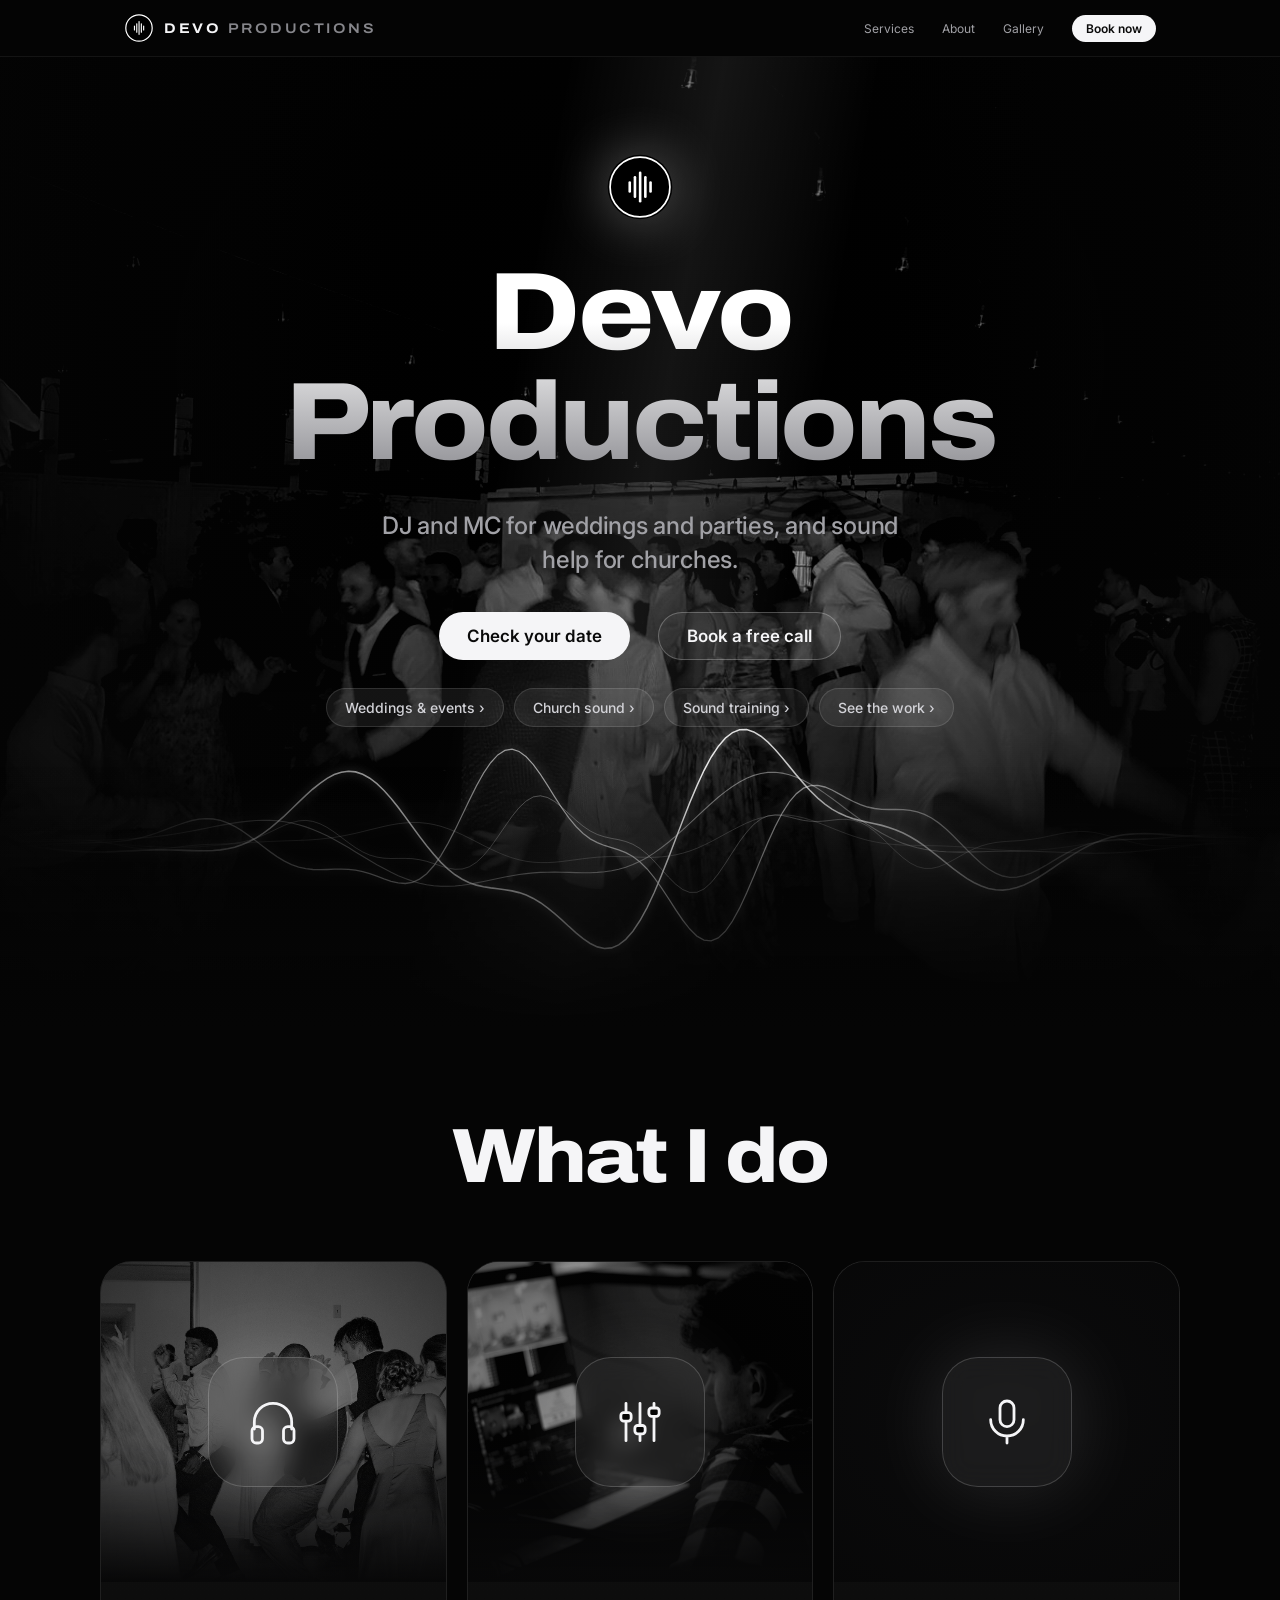
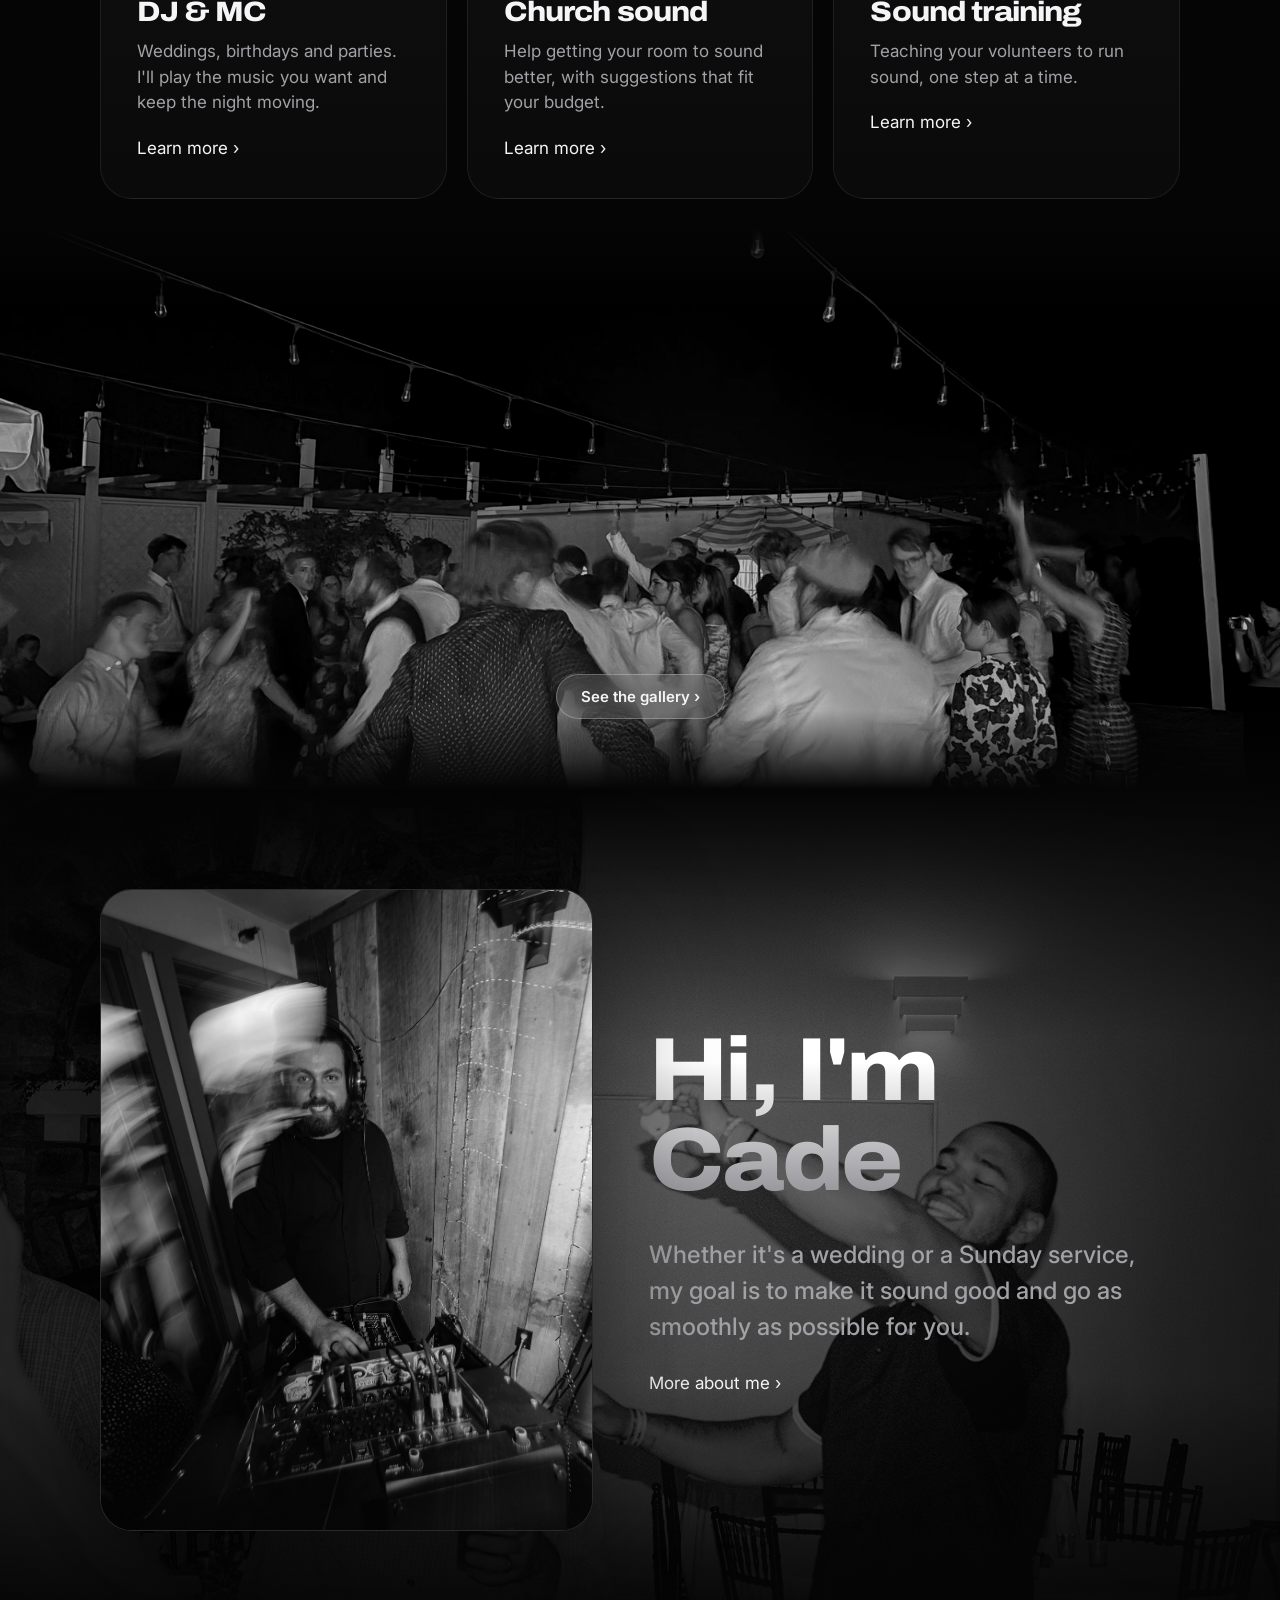
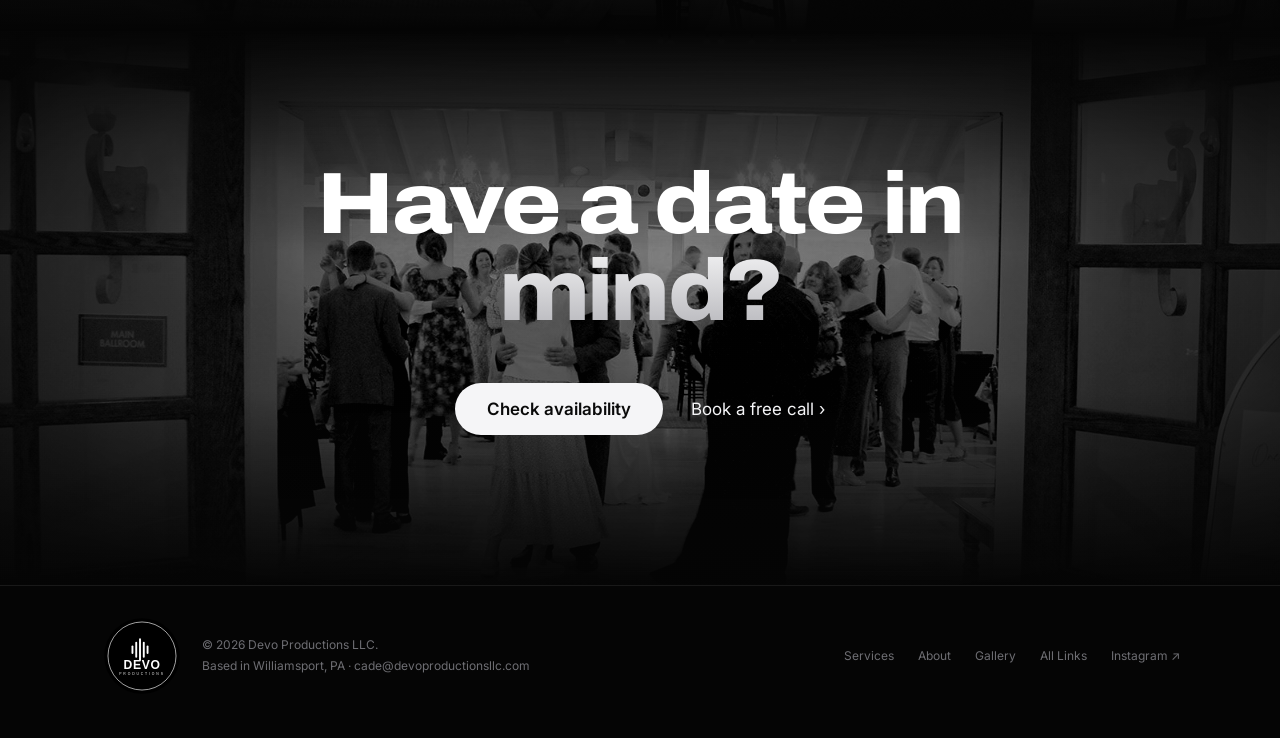
==== commit f6eca484: "Start background videos on first tap when iPhone blocks autoplay Co-Authored-By: Claude Sonnet 5.5 <" ====
--- a/index.html
+++ b/index.html
@@ -197,5 +197,11 @@
 })();
 
 </script>
+<script>
+/* iPhone Low Power Mode blocks autoplay until the first tap; start videos then */
+(function(){if(window.matchMedia&&matchMedia('(prefers-reduced-motion: reduce)').matches)return;
+function go(){[].slice.call(document.querySelectorAll('video')).forEach(function(v){if(v.paused&&(v.src||v.currentSrc||v.getAttribute('src'))){var p=v.play();if(p&&p.catch)p.catch(function(){})}})}
+['touchend','pointerup','click'].forEach(function(e){addEventListener(e,go,{once:true,passive:true})});})();
+</script>
 </body>
 </html>
